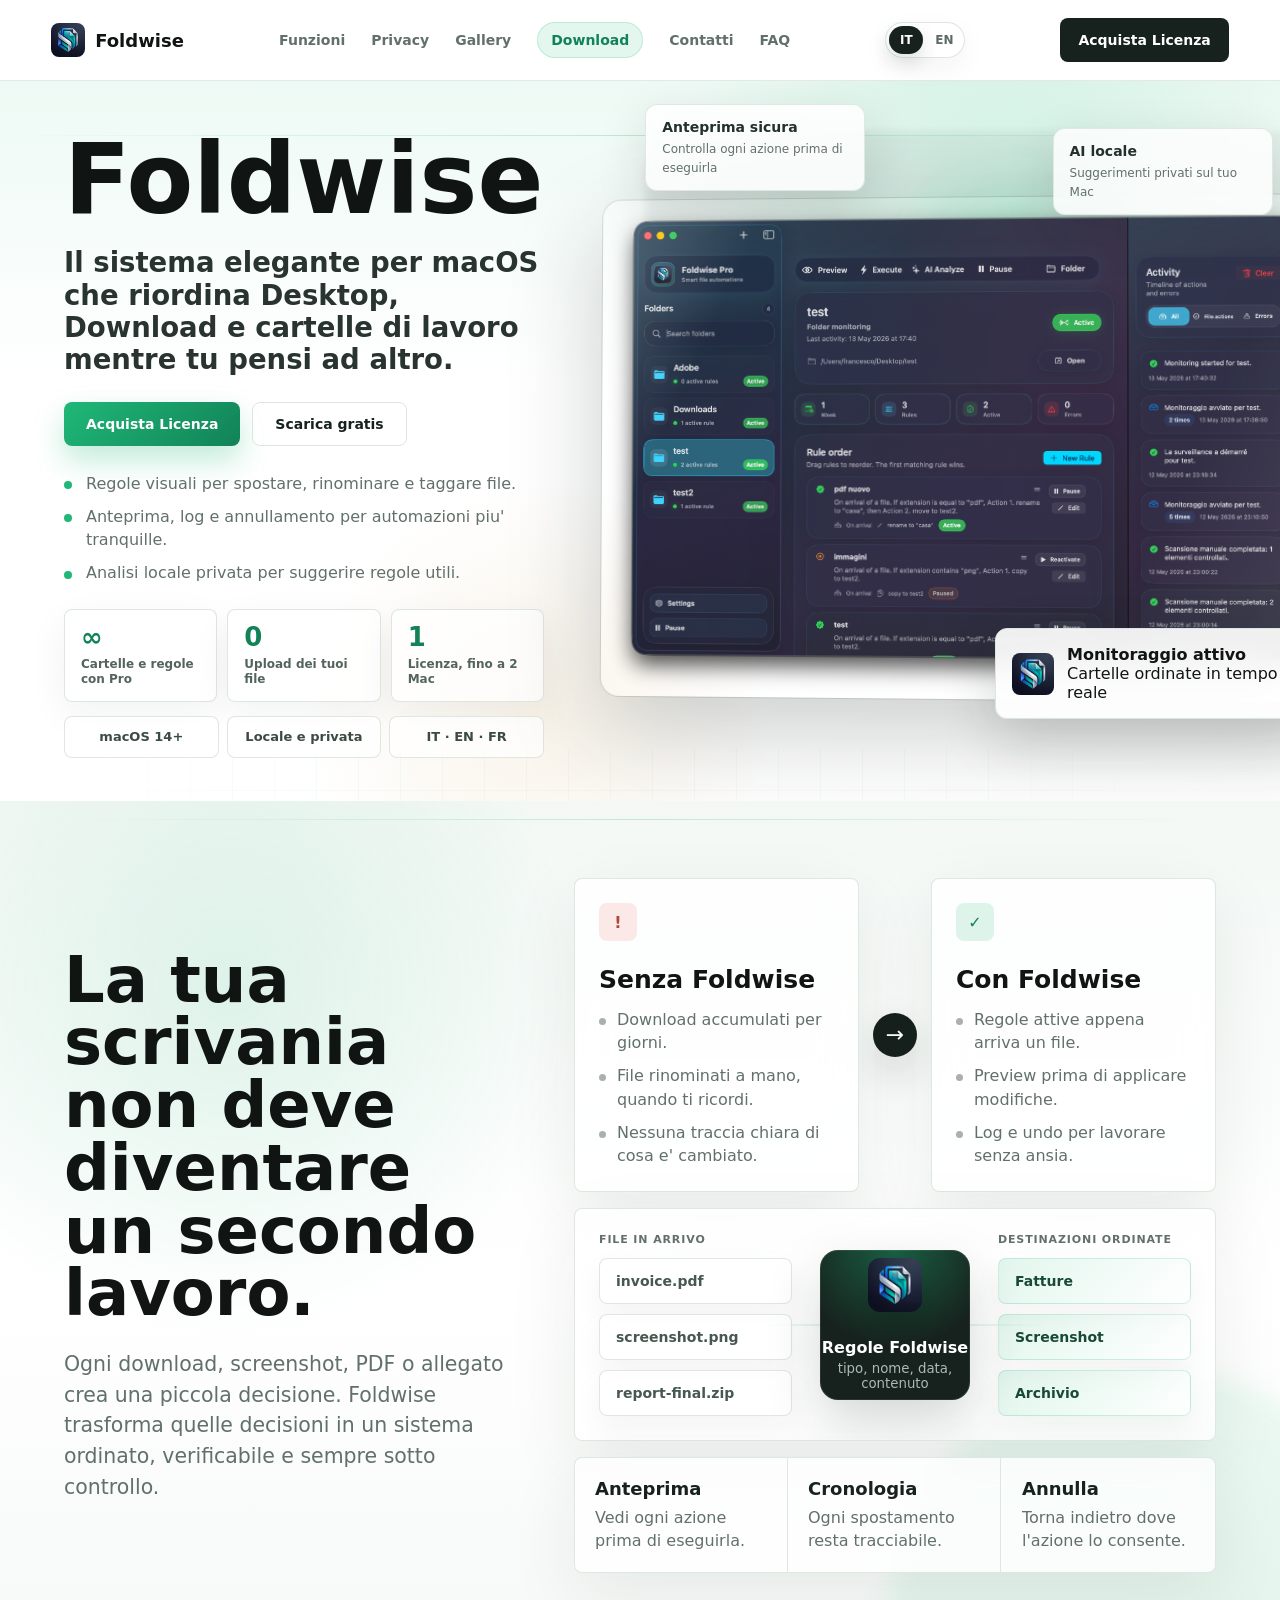
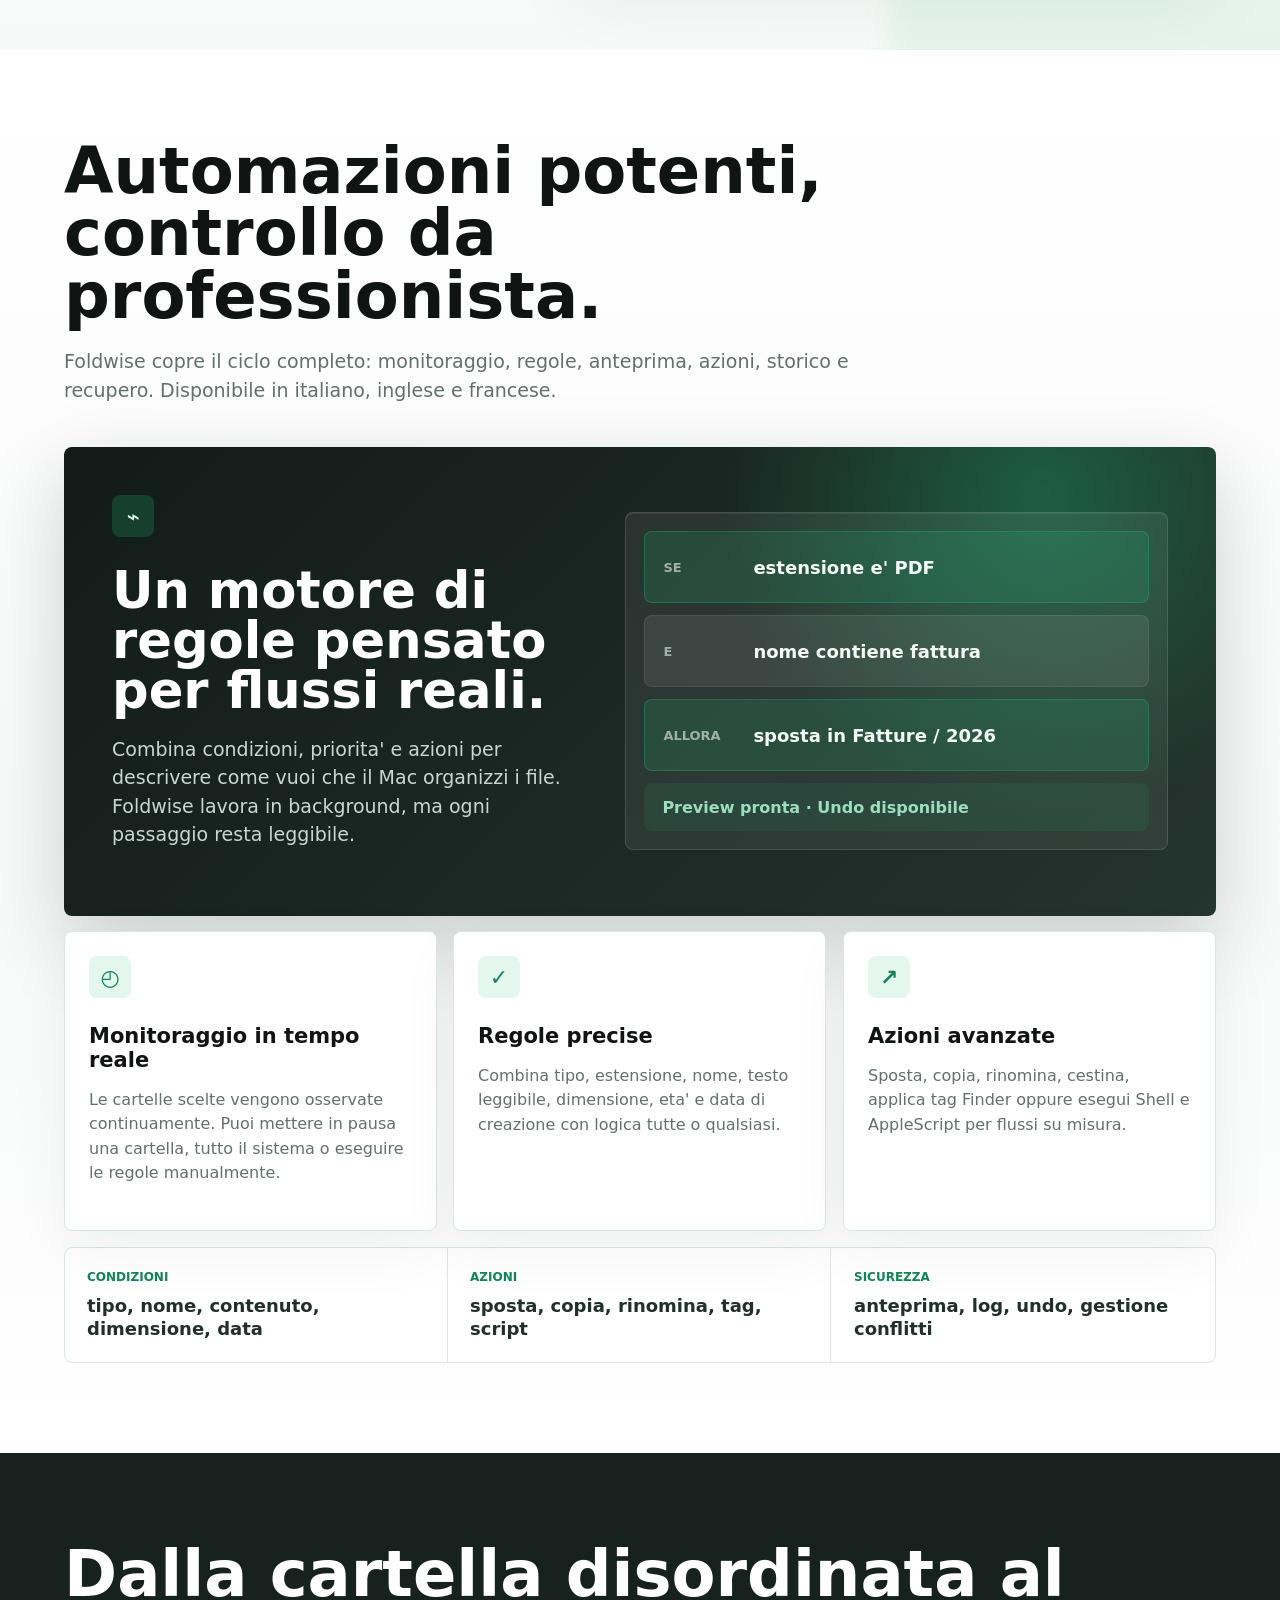
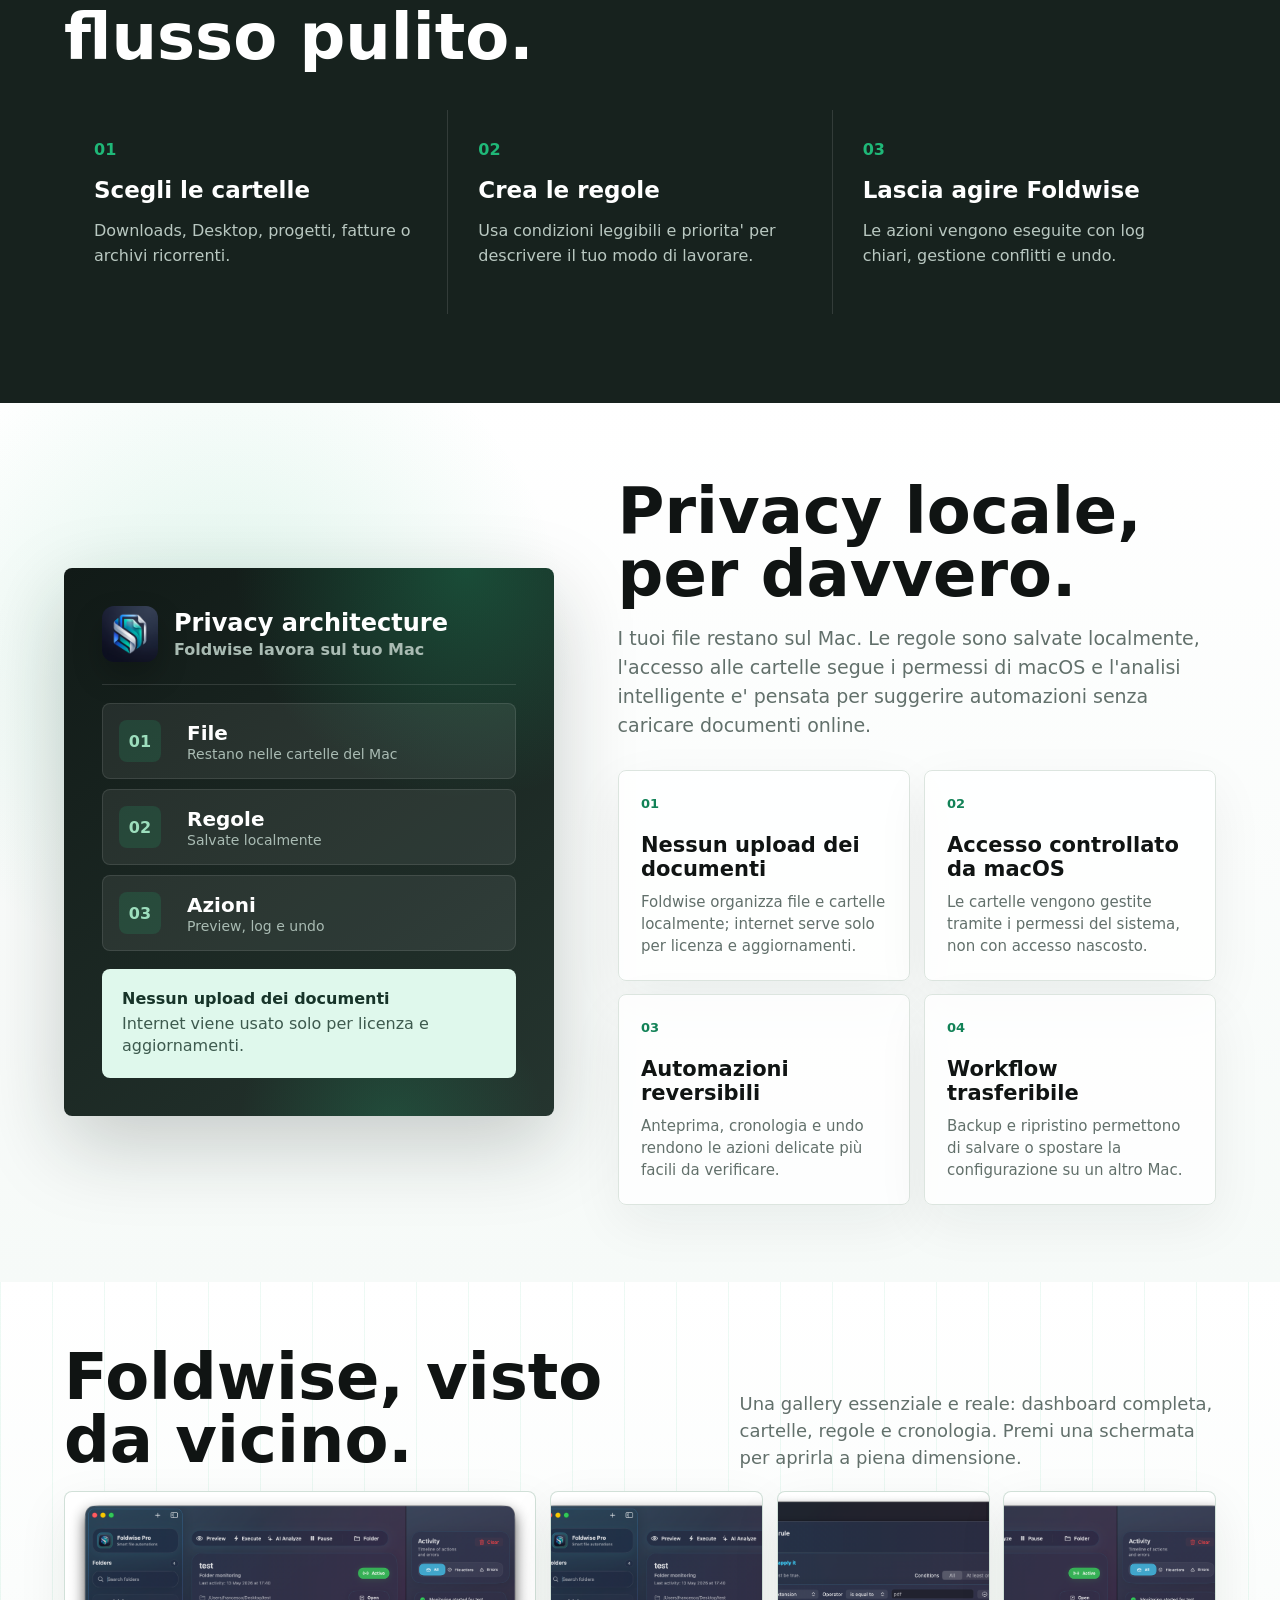
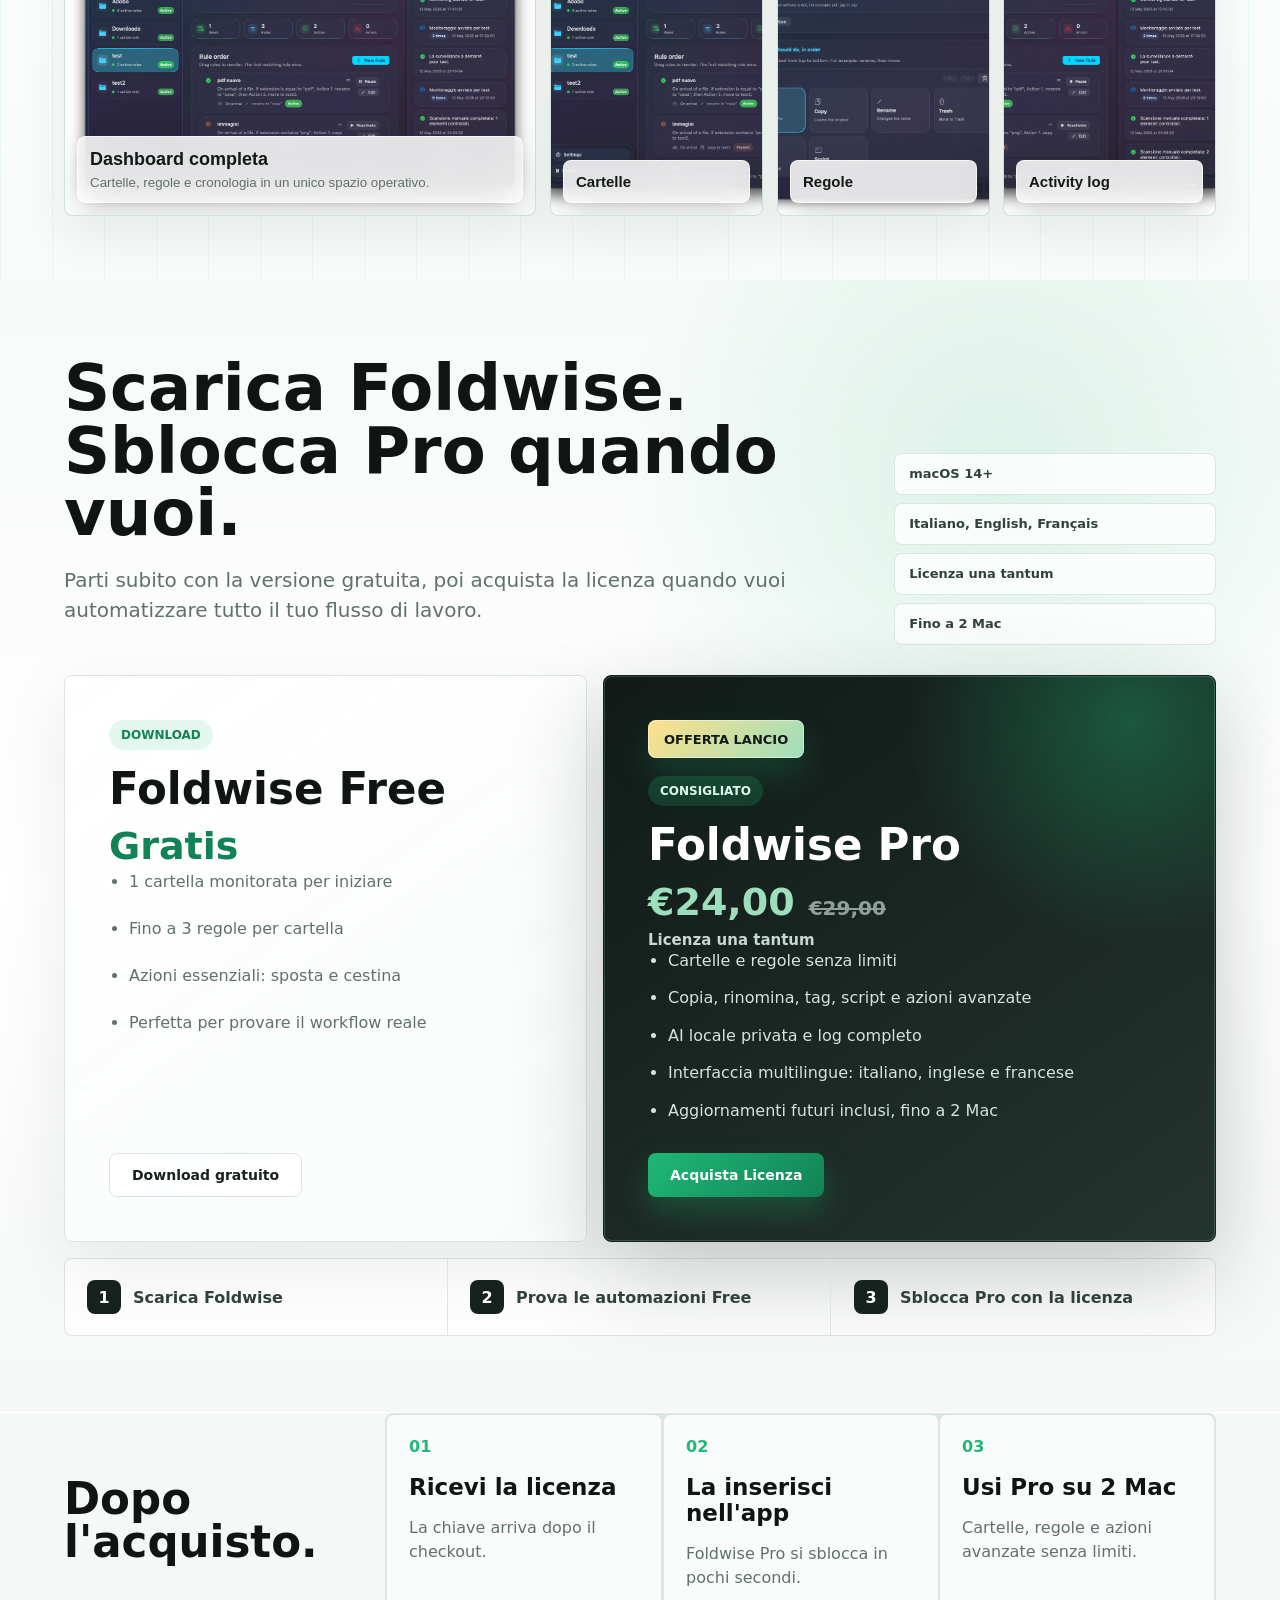
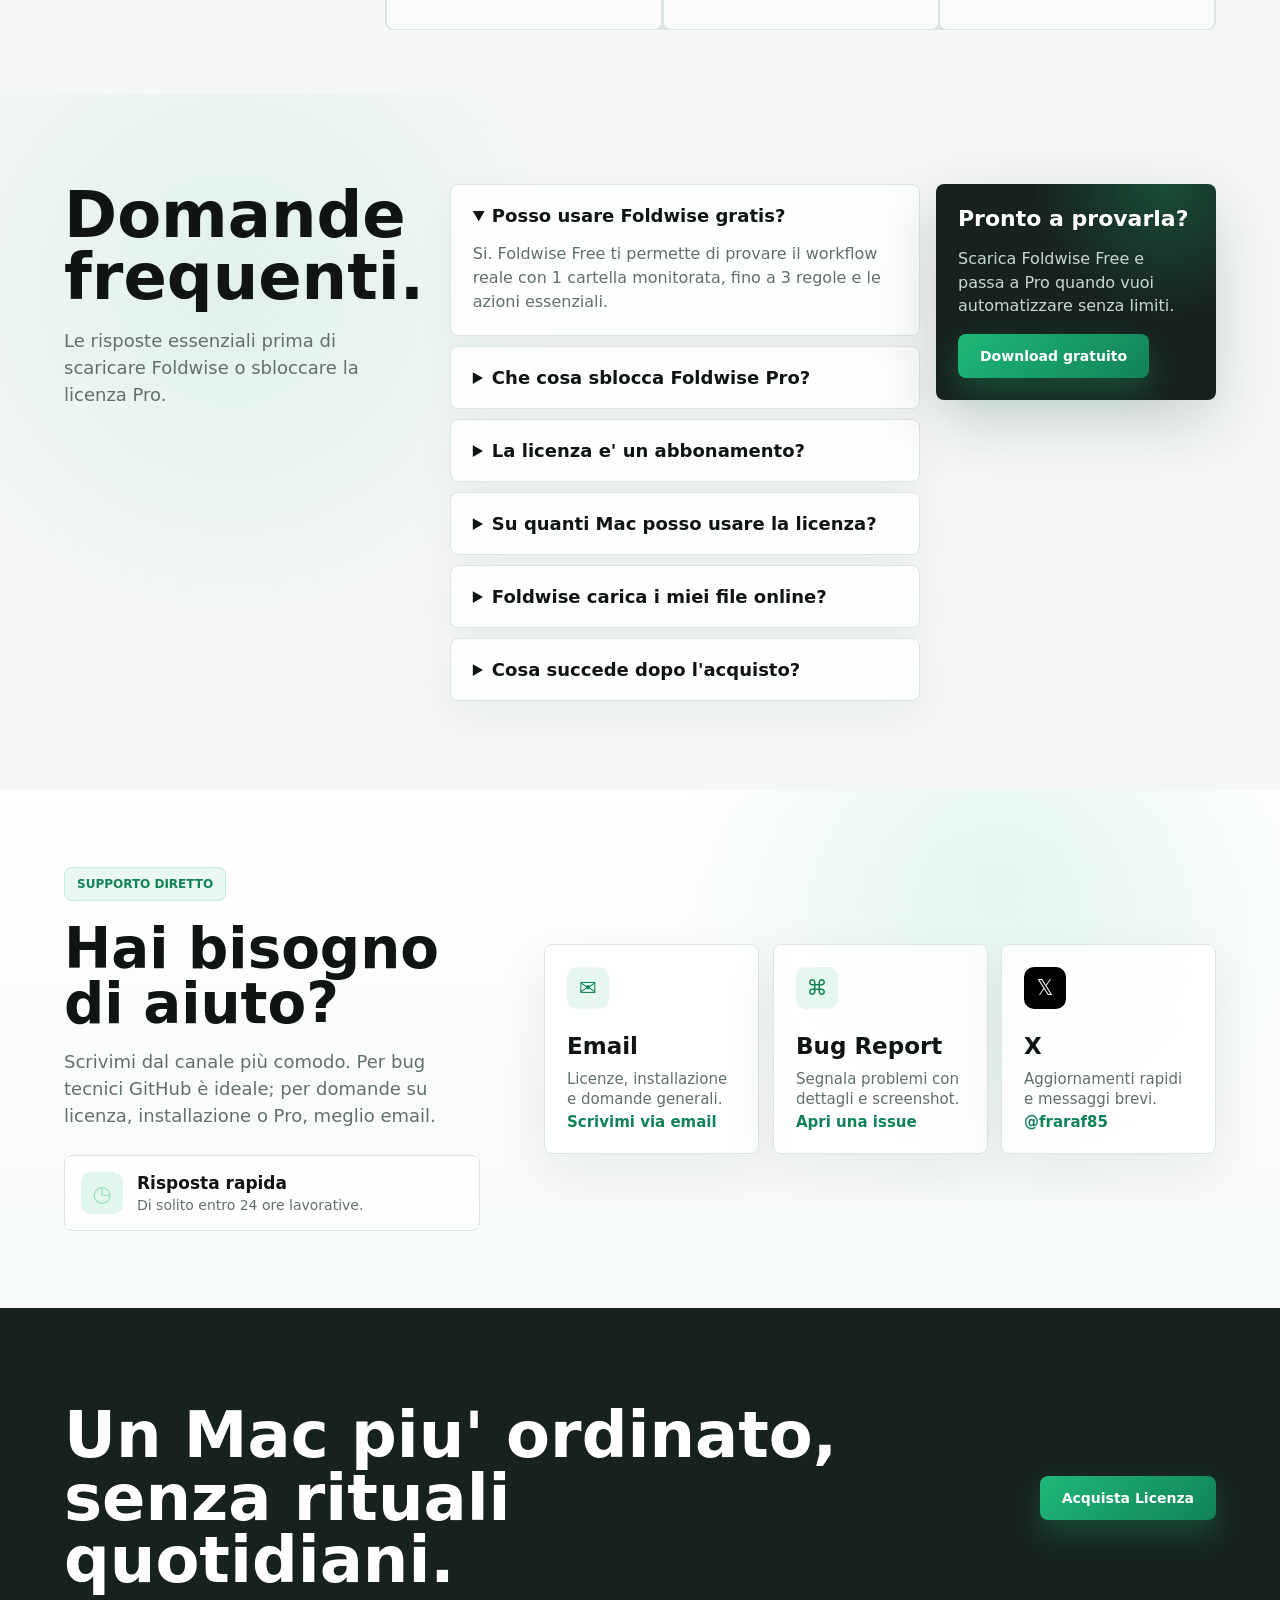
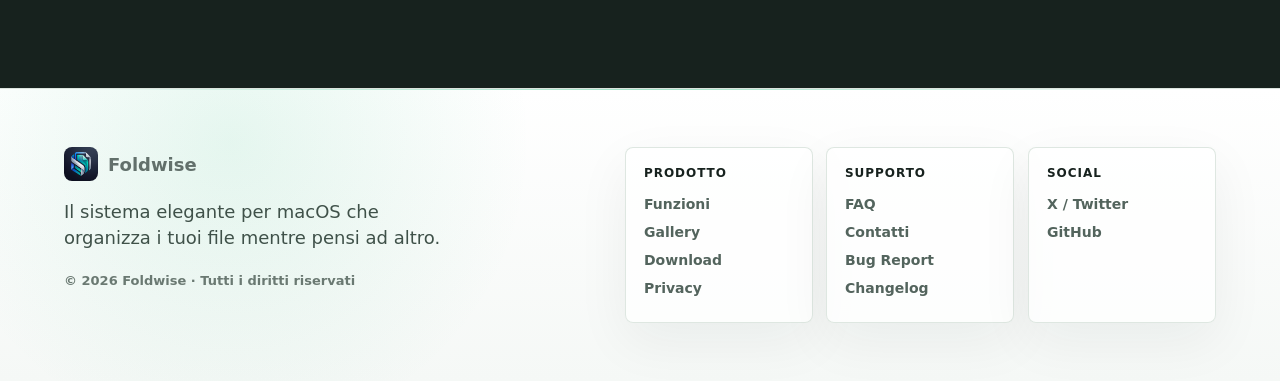
==== docs/index.html @ 5e300e3b "Rename landing page folder to docs" ====
<!doctype html>
<html lang="it">
  <head>
    <meta charset="utf-8" />
    <meta name="viewport" content="width=device-width, initial-scale=1" />
    <title>Foldwise - Organizza il tuo Mac automaticamente</title>
    <meta
      name="description"
      content="Foldwise e' l'app premium per macOS che monitora le cartelle, applica regole intelligenti e mantiene file, download e desktop sempre ordinati."
    />
    <link rel="icon" href="assets/foldwise-icon.png" />
    <link rel="stylesheet" href="styles.css" />
  </head>
  <body>
    <header class="site-header">
      <a class="brand" href="#top" aria-label="Foldwise">
        <img src="assets/foldwise-icon.png" alt="" />
        <span>Foldwise</span>
      </a>
      <nav class="nav" aria-label="Navigazione principale">
        <a href="#funzioni">Funzioni</a>
        <a href="#privacy">Privacy</a>
        <a href="#gallery">Gallery</a>
        <a class="nav-download" href="#download">Download</a>
        <a href="#contatti">Contatti</a>
        <a href="#faq">FAQ</a>
      </nav>
      <div class="language-switcher" aria-label="Seleziona lingua">
        <button class="is-active" type="button" data-lang="it" aria-pressed="true">IT</button>
        <button type="button" data-lang="en" aria-pressed="false">EN</button>
      </div>
      <a class="nav-cta" href="https://dodo.pe/foldwise">Acquista Licenza</a>
    </header>

    <main id="top">
      <section class="hero">
        <div class="hero-copy">
          <h1>Foldwise</h1>
          <p class="hero-lead">
            Il sistema elegante per macOS che riordina Desktop, Download e cartelle di lavoro mentre tu pensi ad altro.
          </p>
          <div class="hero-actions">
            <a class="button primary" href="https://dodo.pe/foldwise">Acquista Licenza</a>
            <a class="button secondary" href="#download">Scarica gratis</a>
          </div>
          <ul class="hero-points" aria-label="Punti principali">
            <li>Regole visuali per spostare, rinominare e taggare file.</li>
            <li>Anteprima, log e annullamento per automazioni piu' tranquille.</li>
            <li>Analisi locale privata per suggerire regole utili.</li>
          </ul>
          <div class="hero-metrics" aria-label="Vantaggi principali">
            <div><strong>∞</strong><span>Cartelle e regole con Pro</span></div>
            <div><strong>0</strong><span>Upload dei tuoi file</span></div>
            <div><strong>1</strong><span>Licenza, fino a 2 Mac</span></div>
          </div>
          <div class="hero-proof" aria-label="Funzioni Foldwise in evidenza">
            <span>macOS 14+</span>
            <span>Locale e privata</span>
            <span>IT · EN · FR</span>
          </div>
        </div>

        <div class="product-stage" aria-label="Anteprima interfaccia Foldwise">
          <div class="stage-glow"></div>
          <div class="hero-screenshot">
            <img src="assets/foldwise-app-home.png" alt="Schermata reale di Foldwise Pro con cartelle, regole e cronologia attivita'" />
          </div>
          <div class="floating-chip chip-preview">
            <strong>Anteprima sicura</strong>
            <span>Controlla ogni azione prima di eseguirla</span>
          </div>
          <div class="floating-chip chip-ai">
            <strong>AI locale</strong>
            <span>Suggerimenti privati sul tuo Mac</span>
          </div>
          <div class="menu-popover">
            <img src="assets/foldwise-icon.png" alt="" />
            <div><strong>Monitoraggio attivo</strong><span>Cartelle ordinate in tempo reale</span></div>
          </div>
        </div>
      </section>

      <section class="section problem">
        <div class="problem-intro">
          <h2>La tua scrivania non deve diventare un secondo lavoro.</h2>
          <p>
            Ogni download, screenshot, PDF o allegato crea una piccola decisione. Foldwise trasforma quelle decisioni in un sistema ordinato, verificabile e sempre sotto controllo.
          </p>
        </div>
        <div class="problem-system" aria-label="Confronto tra disordine manuale e automazione Foldwise">
          <div class="comparison">
            <article class="compare-card before">
              <span class="compare-icon">!</span>
              <h3>Senza Foldwise</h3>
              <ul>
                <li>Download accumulati per giorni.</li>
                <li>File rinominati a mano, quando ti ricordi.</li>
                <li>Nessuna traccia chiara di cosa e' cambiato.</li>
              </ul>
            </article>
            <div class="compare-arrow">→</div>
            <article class="compare-card after">
              <span class="compare-icon">✓</span>
              <h3>Con Foldwise</h3>
              <ul>
                <li>Regole attive appena arriva un file.</li>
                <li>Preview prima di applicare modifiche.</li>
                <li>Log e undo per lavorare senza ansia.</li>
              </ul>
            </article>
          </div>

          <div class="file-pipeline">
            <div class="incoming-stack">
              <small>File in arrivo</small>
              <span>invoice.pdf</span>
              <span>screenshot.png</span>
              <span>report-final.zip</span>
            </div>
            <div class="automation-core">
              <img src="assets/foldwise-icon.png" alt="" />
              <div>
                <strong>Regole Foldwise</strong>
                <small>tipo, nome, data, contenuto</small>
              </div>
            </div>
            <div class="organized-stack">
              <small>Destinazioni ordinate</small>
              <span>Fatture</span>
              <span>Screenshot</span>
              <span>Archivio</span>
            </div>
          </div>

          <div class="control-rail">
            <div><strong>Anteprima</strong><span>Vedi ogni azione prima di eseguirla.</span></div>
            <div><strong>Cronologia</strong><span>Ogni spostamento resta tracciabile.</span></div>
            <div><strong>Annulla</strong><span>Torna indietro dove l'azione lo consente.</span></div>
          </div>
        </div>
      </section>

      <section id="funzioni" class="section features">
        <div class="section-heading">
          <h2>Automazioni potenti, controllo da professionista.</h2>
          <p>Foldwise copre il ciclo completo: monitoraggio, regole, anteprima, azioni, storico e recupero. Disponibile in italiano, inglese e francese.</p>
        </div>
        <div class="feature-showcase">
          <article class="feature-hero-card">
            <div class="feature-card-copy">
              <div class="icon">⌁</div>
              <h3>Un motore di regole pensato per flussi reali.</h3>
              <p>
                Combina condizioni, priorita' e azioni per descrivere come vuoi che il Mac organizzi i file. Foldwise lavora in background, ma ogni passaggio resta leggibile.
              </p>
            </div>
            <div class="rule-builder-preview" aria-label="Anteprima builder regole">
              <div class="builder-row active"><span>Se</span><strong>estensione e' PDF</strong></div>
              <div class="builder-row"><span>e</span><strong>nome contiene fattura</strong></div>
              <div class="builder-row action"><span>allora</span><strong>sposta in Fatture / 2026</strong></div>
              <div class="builder-status">Preview pronta · Undo disponibile</div>
            </div>
          </article>

          <div class="feature-grid">
            <article>
              <div class="icon">◴</div>
              <h3>Monitoraggio in tempo reale</h3>
              <p>Le cartelle scelte vengono osservate continuamente. Puoi mettere in pausa una cartella, tutto il sistema o eseguire le regole manualmente.</p>
            </article>
            <article>
              <div class="icon">✓</div>
              <h3>Regole precise</h3>
              <p>Combina tipo, estensione, nome, testo leggibile, dimensione, eta' e data di creazione con logica tutte o qualsiasi.</p>
            </article>
            <article>
              <div class="icon">↗</div>
              <h3>Azioni avanzate</h3>
              <p>Sposta, copia, rinomina, cestina, applica tag Finder oppure esegui Shell e AppleScript per flussi su misura.</p>
            </article>
          </div>

          <div class="capability-strip" aria-label="Capacita Foldwise">
            <div>
              <span>Condizioni</span>
              <strong>tipo, nome, contenuto, dimensione, data</strong>
            </div>
            <div>
              <span>Azioni</span>
              <strong>sposta, copia, rinomina, tag, script</strong>
            </div>
            <div>
              <span>Sicurezza</span>
              <strong>anteprima, log, undo, gestione conflitti</strong>
            </div>
          </div>
        </div>
      </section>

      <section class="section workflow">
        <div class="workflow-panel">
          <h2>Dalla cartella disordinata al flusso pulito.</h2>
          <div class="steps">
            <div><span>01</span><strong>Scegli le cartelle</strong><p>Downloads, Desktop, progetti, fatture o archivi ricorrenti.</p></div>
            <div><span>02</span><strong>Crea le regole</strong><p>Usa condizioni leggibili e priorita' per descrivere il tuo modo di lavorare.</p></div>
            <div><span>03</span><strong>Lascia agire Foldwise</strong><p>Le azioni vengono eseguite con log chiari, gestione conflitti e undo.</p></div>
          </div>
        </div>
      </section>

      <section id="privacy" class="section privacy">
        <div class="privacy-panel">
          <div class="privacy-panel-head">
            <img src="assets/foldwise-icon.png" alt="" />
            <div>
              <strong>Privacy architecture</strong>
              <span>Foldwise lavora sul tuo Mac</span>
            </div>
          </div>
          <div class="privacy-flow">
            <div><span>01</span><strong>File</strong><small>Restano nelle cartelle del Mac</small></div>
            <div><span>02</span><strong>Regole</strong><small>Salvate localmente</small></div>
            <div><span>03</span><strong>Azioni</strong><small>Preview, log e undo</small></div>
          </div>
          <div class="privacy-callout">
            <strong>Nessun upload dei documenti</strong>
            <span>Internet viene usato solo per licenza e aggiornamenti.</span>
          </div>
        </div>
        <div class="privacy-copy">
          <h2>Privacy locale, per davvero.</h2>
          <p>
            I tuoi file restano sul Mac. Le regole sono salvate localmente, l'accesso alle cartelle segue i permessi di macOS e l'analisi intelligente e' pensata per suggerire automazioni senza caricare documenti online.
          </p>
          <div class="privacy-grid">
            <article>
              <span>01</span>
              <h3>Nessun upload dei documenti</h3>
              <p>Foldwise organizza file e cartelle localmente; internet serve solo per licenza e aggiornamenti.</p>
            </article>
            <article>
              <span>02</span>
              <h3>Accesso controllato da macOS</h3>
              <p>Le cartelle vengono gestite tramite i permessi del sistema, non con accesso nascosto.</p>
            </article>
            <article>
              <span>03</span>
              <h3>Automazioni reversibili</h3>
              <p>Anteprima, cronologia e undo rendono le azioni delicate più facili da verificare.</p>
            </article>
            <article>
              <span>04</span>
              <h3>Workflow trasferibile</h3>
              <p>Backup e ripristino permettono di salvare o spostare la configurazione su un altro Mac.</p>
            </article>
          </div>
        </div>
      </section>

      <section id="gallery" class="section gallery">
        <div class="gallery-heading">
          <h2>Foldwise, visto da vicino.</h2>
          <p>Una gallery essenziale e reale: dashboard completa, cartelle, regole e cronologia. Premi una schermata per aprirla a piena dimensione.</p>
        </div>
        <div class="gallery-grid" aria-label="Gallery Foldwise">
          <button class="gallery-main gallery-item" type="button" data-gallery-src="assets/foldwise-app-home.png" data-gallery-title="Dashboard completa" data-gallery-caption="Cartelle, regole e cronologia nello stesso spazio operativo.">
            <img src="assets/foldwise-app-home.png" alt="Vista principale di Foldwise Pro" />
            <div class="gallery-caption">
              <strong>Dashboard completa</strong>
              <span>Cartelle, regole e cronologia in un unico spazio operativo.</span>
            </div>
            <em>Apri</em>
          </button>
          <button class="gallery-shot gallery-item shot-folders" type="button" data-gallery-src="assets/foldwise-app-home.png" data-gallery-title="Cartelle monitorate" data-gallery-caption="Tutte le cartelle importanti restano sotto controllo, con stato e regole attive sempre visibili.">
            <img src="assets/foldwise-app-home.png" alt="Sidebar cartelle monitorate in Foldwise" />
            <strong>Cartelle</strong>
            <em>Apri</em>
          </button>
          <button class="gallery-shot gallery-item shot-rules" type="button" data-gallery-src="assets/foldwise-rules-builder.png" data-gallery-title="Regole e azioni" data-gallery-caption="Ogni automazione mostra condizioni, azioni e ordine di esecuzione prima del salvataggio.">
            <img src="assets/foldwise-rules-builder.png" alt="Builder regole di Foldwise con condizioni e azioni automatiche" />
            <strong>Regole</strong>
            <em>Apri</em>
          </button>
          <button class="gallery-shot gallery-item shot-activity" type="button" data-gallery-src="assets/foldwise-app-home.png" data-gallery-title="Activity log" data-gallery-caption="La cronologia rende ogni azione leggibile, tracciabile e più facile da verificare.">
            <img src="assets/foldwise-app-home.png" alt="Cronologia attività in Foldwise" />
            <strong>Activity log</strong>
            <em>Apri</em>
          </button>
        </div>
      </section>

      <section id="download" class="section pricing">
        <span id="prezzi" class="anchor-alias" aria-hidden="true"></span>
        <div class="download-heading">
          <div>
            <h2>Scarica Foldwise. Sblocca Pro quando vuoi.</h2>
            <p>Parti subito con la versione gratuita, poi acquista la licenza quando vuoi automatizzare tutto il tuo flusso di lavoro.</p>
          </div>
          <div class="download-trust">
            <span>macOS 14+</span>
            <span>Italiano, English, Français</span>
            <span>Licenza una tantum</span>
            <span>Fino a 2 Mac</span>
          </div>
        </div>
        <div class="price-grid">
          <article class="plan free">
            <div class="plan-top">
              <span class="plan-label">Download</span>
              <h3>Foldwise Free</h3>
              <p class="price">Gratis</p>
            </div>
            <ul>
              <li>1 cartella monitorata per iniziare</li>
              <li>Fino a 3 regole per cartella</li>
              <li>Azioni essenziali: sposta e cestina</li>
              <li>Perfetta per provare il workflow reale</li>
            </ul>
            <a class="button secondary download-button" href="https://github.com/frafra077/Foldwise/releases/latest">Download gratuito</a>
          </article>
          <article class="plan pro">
            <div class="offer-banner">Offerta lancio</div>
            <div class="plan-top">
              <span class="plan-label">Consigliato</span>
              <h3>Foldwise Pro</h3>
              <div class="price-row">
                <p class="price">€24,00</p>
                <span class="old-price">€29,00</span>
              </div>
              <p class="price-note">Licenza una tantum</p>
            </div>
            <ul>
              <li>Cartelle e regole senza limiti</li>
              <li>Copia, rinomina, tag, script e azioni avanzate</li>
              <li>AI locale privata e log completo</li>
              <li>Interfaccia multilingue: italiano, inglese e francese</li>
              <li>Aggiornamenti futuri inclusi, fino a 2 Mac</li>
            </ul>
            <a class="button primary" href="https://dodo.pe/foldwise">Acquista Licenza</a>
          </article>
        </div>
        <div class="download-footer">
          <div><strong>1</strong><span>Scarica Foldwise</span></div>
          <div><strong>2</strong><span>Prova le automazioni Free</span></div>
          <div><strong>3</strong><span>Sblocca Pro con la licenza</span></div>
        </div>
      </section>

      <section class="purchase-after">
        <h2>Dopo l'acquisto.</h2>
        <div class="purchase-row">
          <div><span>01</span><strong>Ricevi la licenza</strong><p>La chiave arriva dopo il checkout.</p></div>
          <div><span>02</span><strong>La inserisci nell'app</strong><p>Foldwise Pro si sblocca in pochi secondi.</p></div>
          <div><span>03</span><strong>Usi Pro su 2 Mac</strong><p>Cartelle, regole e azioni avanzate senza limiti.</p></div>
        </div>
      </section>

      <section id="faq" class="section faq">
        <div class="faq-intro">
          <h2>Domande frequenti.</h2>
          <p>Le risposte essenziali prima di scaricare Foldwise o sbloccare la licenza Pro.</p>
        </div>
        <div class="faq-layout">
          <div class="faq-list">
            <details open>
              <summary>Posso usare Foldwise gratis?</summary>
              <p>Si. Foldwise Free ti permette di provare il workflow reale con 1 cartella monitorata, fino a 3 regole e le azioni essenziali.</p>
            </details>
            <details>
              <summary>Che cosa sblocca Foldwise Pro?</summary>
              <p>Pro rimuove i limiti su cartelle e regole, abilita azioni avanzate come copia, rinomina, tag e script, include AI locale privata e log completo.</p>
            </details>
            <details>
              <summary>La licenza e' un abbonamento?</summary>
              <p>No. Foldwise Pro e' una licenza una tantum. Paghi una volta e sblocchi le funzioni Pro sui Mac supportati dalla licenza.</p>
            </details>
            <details>
              <summary>Su quanti Mac posso usare la licenza?</summary>
              <p>La licenza Pro puo' essere usata fino a 2 Mac, ideale per computer principale e portatile.</p>
            </details>
            <details>
              <summary>Foldwise carica i miei file online?</summary>
              <p>No. Foldwise e' progettata per lavorare localmente sul Mac. Internet puo' essere usato per licenza e aggiornamenti.</p>
            </details>
            <details>
              <summary>Cosa succede dopo l'acquisto?</summary>
              <p>Ricevi la licenza, la inserisci nell'app e Foldwise Pro viene sbloccato in pochi secondi.</p>
            </details>
          </div>
          <aside class="faq-card">
            <strong>Pronto a provarla?</strong>
            <p>Scarica Foldwise Free e passa a Pro quando vuoi automatizzare senza limiti.</p>
            <a class="button primary" href="https://github.com/frafra077/Foldwise/releases/latest">Download gratuito</a>
          </aside>
        </div>
      </section>

      <section id="contatti" class="contact-section">
        <div class="contact-copy">
          <span class="contact-kicker">Supporto diretto</span>
          <h2>Hai bisogno di aiuto?</h2>
          <p>Scrivimi dal canale più comodo. Per bug tecnici GitHub è ideale; per domande su licenza, installazione o Pro, meglio email.</p>
          <div class="response-note">
            <span>◷</span>
            <div><strong>Risposta rapida</strong><small>Di solito entro 24 ore lavorative.</small></div>
          </div>
        </div>
        <div class="contact-actions">
          <a class="contact-card" href="mailto:francescoalg@gmail.com">
            <span class="contact-icon">✉</span>
            <strong>Email</strong>
            <p>Licenze, installazione e domande generali.</p>
            <em>Scrivimi via email</em>
          </a>
          <a class="contact-card" href="https://github.com/frafra077/Foldwise/issues">
            <span class="contact-icon">⌘</span>
            <strong>Bug Report</strong>
            <p>Segnala problemi con dettagli e screenshot.</p>
            <em>Apri una issue</em>
          </a>
          <a class="contact-card" href="https://x.com/fraraf85">
            <span class="contact-icon x-icon">𝕏</span>
            <strong>X</strong>
            <p>Aggiornamenti rapidi e messaggi brevi.</p>
            <em>@fraraf85</em>
          </a>
        </div>
      </section>

      <section class="final-cta">
        <h2>Un Mac piu' ordinato, senza rituali quotidiani.</h2>
        <a class="button primary" href="https://dodo.pe/foldwise">Acquista Licenza</a>
      </section>
    </main>

    <footer class="footer">
      <div class="footer-brand">
        <a class="brand" href="#top" aria-label="Foldwise">
          <img src="assets/foldwise-icon.png" alt="" />
          <span>Foldwise</span>
        </a>
        <p class="footer-tagline">Il sistema elegante per macOS che organizza i tuoi file mentre pensi ad altro.</p>
        <span class="footer-rights">© 2026 Foldwise · Tutti i diritti riservati</span>
      </div>

      <nav class="footer-nav" aria-label="Footer navigation">
        <div class="footer-col">
          <span class="footer-col-title">Prodotto</span>
          <a href="#funzioni">Funzioni</a>
          <a href="#gallery">Gallery</a>
          <a href="#download">Download</a>
          <a href="#privacy">Privacy</a>
        </div>
        <div class="footer-col">
          <span class="footer-col-title">Supporto</span>
          <a href="#faq">FAQ</a>
          <a href="#contatti">Contatti</a>
          <a href="https://github.com/frafra077/Foldwise/issues" target="_blank" rel="noopener">Bug Report</a>
          <a href="https://github.com/frafra077/Foldwise/releases/latest" target="_blank" rel="noopener">Changelog</a>
        </div>
        <div class="footer-col">
          <span class="footer-col-title">Social</span>
          <a href="https://x.com/fraraf85" target="_blank" rel="noopener">X / Twitter</a>
          <a href="https://github.com/frafra077/Foldwise" target="_blank" rel="noopener">GitHub</a>
        </div>
      </nav>
    </footer>

    <div class="lightbox" aria-hidden="true" role="dialog" aria-label="Anteprima immagine">
      <button class="lightbox-close" type="button" aria-label="Chiudi anteprima">×</button>
      <figure>
        <img src="" alt="" />
        <figcaption></figcaption>
      </figure>
    </div>
    <script src="script.js"></script>
  </body>
</html>
---- docs/styles.css ----
:root {
  --ink: #101413;
  --muted: #62706b;
  --line: #dce5df;
  --paper: #ffffff;
  --wash: #f5f8f6;
  --deep: #17221e;
  --deep-2: #24342e;
  --accent: #1fb878;
  --accent-dark: #128257;
  --gold: #c9912f;
  --shadow: 0 24px 70px rgba(21, 37, 31, 0.14);
  --hero-shadow: 0 34px 96px rgba(18, 32, 28, 0.22);
  color-scheme: light;
}

* {
  box-sizing: border-box;
}

html {
  scroll-behavior: smooth;
}

body {
  margin: 0;
  color: var(--ink);
  background: var(--paper);
  font-family: Inter, ui-sans-serif, system-ui, -apple-system, BlinkMacSystemFont, "Segoe UI", sans-serif;
  letter-spacing: 0;
  overflow-x: hidden;
}

body.lightbox-open {
  overflow: hidden;
}

a {
  color: inherit;
  text-decoration: none;
}

.site-header {
  position: sticky;
  top: 0;
  z-index: 20;
  display: flex;
  align-items: center;
  justify-content: space-between;
  gap: 24px;
  padding: 18px clamp(22px, 4vw, 64px);
  background: rgba(255, 255, 255, 0.78);
  border-bottom: 1px solid rgba(220, 229, 223, 0.8);
  backdrop-filter: blur(22px);
}

.site-header::after {
  content: "";
  position: absolute;
  left: 0;
  bottom: -1px;
  width: calc(var(--scroll-progress, 0) * 100%);
  height: 2px;
  background: linear-gradient(90deg, var(--accent), #9ddebd, var(--gold));
  box-shadow: 0 0 18px rgba(31, 184, 120, 0.28);
}

.brand,
.nav,
.hero-actions,
.hero-points,
.ui-heading,
.file-flow,
.footer {
  display: flex;
  align-items: center;
}

.brand {
  gap: 10px;
  font-weight: 760;
  font-size: 18px;
}

.brand img {
  width: 34px;
  height: 34px;
  border-radius: 8px;
}

.nav {
  gap: 26px;
  color: var(--muted);
  font-size: 14px;
  font-weight: 650;
}

.nav a {
  min-height: 36px;
  display: inline-flex;
  align-items: center;
  border-radius: 999px;
  transition: color 180ms ease, background 180ms ease, box-shadow 180ms ease, transform 180ms ease;
}

.nav a:hover {
  color: var(--ink);
}

.nav a:not(.nav-download):hover {
  transform: translateY(-1px);
}

.nav-download {
  padding: 0 14px;
  color: var(--accent-dark);
  background: rgba(31, 184, 120, 0.12);
  box-shadow: inset 0 0 0 1px rgba(31, 184, 120, 0.2);
}

.nav-download:hover {
  color: white;
  background: linear-gradient(135deg, var(--accent), var(--accent-dark));
  box-shadow: 0 12px 28px rgba(31, 184, 120, 0.22);
  transform: translateY(-1px);
}

.language-switcher {
  min-height: 36px;
  display: inline-flex;
  align-items: center;
  gap: 4px;
  border: 1px solid rgba(220, 229, 223, 0.96);
  border-radius: 999px;
  padding: 3px;
  background: rgba(255, 255, 255, 0.72);
  box-shadow: 0 10px 28px rgba(18, 32, 28, 0.05);
}

.language-switcher button {
  min-width: 34px;
  height: 28px;
  border: 0;
  border-radius: 999px;
  color: #5d6b65;
  background: transparent;
  cursor: pointer;
  font: inherit;
  font-size: 12px;
  font-weight: 820;
  transition: color 180ms ease, background 180ms ease, box-shadow 180ms ease;
}

.language-switcher button.is-active {
  color: white;
  background: var(--deep);
  box-shadow: 0 8px 18px rgba(18, 32, 28, 0.14);
}

.nav-cta,
.button {
  min-height: 44px;
  display: inline-flex;
  align-items: center;
  justify-content: center;
  border-radius: 8px;
  font-size: 14px;
  font-weight: 760;
  white-space: nowrap;
}

.nav-cta {
  padding: 0 18px;
  color: white;
  background: var(--deep);
  transition: transform 180ms ease, box-shadow 180ms ease, background 180ms ease;
}

.hero {
  position: relative;
  min-height: clamp(720px, calc(82vh - 72px), 920px);
  display: grid;
  grid-template-columns: minmax(480px, 0.74fr) minmax(700px, 1.26fr);
  gap: clamp(34px, 4vw, 76px);
  align-items: center;
  padding: clamp(30px, 3.6vw, 52px) clamp(22px, 5vw, 76px) 32px;
  background:
    radial-gradient(circle at 79% 18%, rgba(31, 184, 120, 0.16), transparent 28%),
    radial-gradient(circle at 42% 88%, rgba(201, 145, 47, 0.1), transparent 24%),
    linear-gradient(180deg, rgba(31, 184, 120, 0.08), rgba(255, 255, 255, 0) 42%),
    var(--paper);
  overflow: hidden;
}

.hero::before {
  content: "";
  position: absolute;
  inset: 54px 0 auto;
  height: 1px;
  background: linear-gradient(90deg, transparent, rgba(31, 184, 120, 0.26), transparent);
}

.hero::after {
  content: "";
  position: absolute;
  left: clamp(22px, 5vw, 76px);
  right: clamp(22px, 5vw, 76px);
  bottom: 0;
  height: 52px;
  background:
    linear-gradient(90deg, rgba(31, 184, 120, 0.08) 1px, transparent 1px),
    linear-gradient(0deg, rgba(31, 184, 120, 0.08) 1px, transparent 1px);
  background-size: 42px 42px;
  mask-image: linear-gradient(90deg, transparent, black 20%, black 80%, transparent);
  opacity: 0.55;
}

.hero-copy,
.product-stage {
  position: relative;
  z-index: 1;
}

.hero h1 {
  margin: 0;
  font-size: clamp(68px, 7.6vw, 116px);
  line-height: 0.86;
  font-weight: 850;
  letter-spacing: 0;
  animation: rise-in 720ms cubic-bezier(0.2, 0.72, 0.2, 1) both;
}

.hero-lead {
  max-width: 690px;
  margin: 24px 0 0;
  font-size: clamp(22px, 2.15vw, 32px);
  line-height: 1.18;
  color: #29332f;
  font-weight: 620;
  animation: rise-in 720ms 80ms cubic-bezier(0.2, 0.72, 0.2, 1) both;
}

.hero-actions {
  gap: 12px;
  margin-top: 26px;
  flex-wrap: wrap;
  animation: rise-in 720ms 160ms cubic-bezier(0.2, 0.72, 0.2, 1) both;
}

.button {
  padding: 0 22px;
}

.button.primary {
  color: white;
  background: linear-gradient(135deg, var(--accent), var(--accent-dark));
  box-shadow: 0 14px 30px rgba(31, 184, 120, 0.28);
}

.button.secondary {
  color: var(--deep);
  background: rgba(255, 255, 255, 0.78);
  border: 1px solid var(--line);
}

.button,
.floating-chip,
.menu-popover {
  transition: transform 180ms ease, box-shadow 180ms ease, border-color 180ms ease;
}

.button:hover,
.nav-cta:hover {
  transform: translateY(-2px);
}

.button.primary:hover {
  box-shadow: 0 18px 42px rgba(31, 184, 120, 0.34);
}

.reveal-ready .reveal-on-scroll {
  opacity: 0;
  transform: translate3d(0, 30px, 0) scale(0.985);
  filter: blur(10px);
  transition:
    opacity 760ms cubic-bezier(0.2, 0.72, 0.2, 1),
    transform 760ms cubic-bezier(0.2, 0.72, 0.2, 1),
    filter 760ms cubic-bezier(0.2, 0.72, 0.2, 1);
  transition-delay: var(--reveal-delay, 0ms);
  will-change: opacity, transform, filter;
}

.reveal-ready .reveal-on-scroll.is-visible {
  opacity: 1;
  transform: translate3d(0, 0, 0) scale(1);
  filter: blur(0);
}

.reveal-ready .section.reveal-on-scroll {
  transform: translate3d(0, 36px, 0);
}

.reveal-ready .section.reveal-on-scroll.is-visible {
  transform: translate3d(0, 0, 0);
}

.hero-points {
  align-items: flex-start;
  flex-direction: column;
  gap: 10px;
  max-width: 620px;
  padding: 0;
  margin: 26px 0 0;
  color: var(--muted);
  line-height: 1.45;
  list-style: none;
  animation: rise-in 720ms 240ms cubic-bezier(0.2, 0.72, 0.2, 1) both;
}

.hero-points li {
  position: relative;
  padding-left: 22px;
}

.hero-points li::before,
.check-list li::before {
  content: "";
  position: absolute;
  left: 0;
  top: 0.58em;
  width: 8px;
  height: 8px;
  border-radius: 50%;
  background: var(--accent);
}

.product-stage {
  position: relative;
  min-width: 0;
  perspective: 1400px;
  width: 103%;
  margin-left: 1%;
  animation: screenshot-in 900ms 120ms cubic-bezier(0.2, 0.72, 0.2, 1) both;
}

.stage-glow {
  position: absolute;
  inset: -14% -8% 8% 6%;
  border-radius: 44px;
  background:
    radial-gradient(circle at 52% 34%, rgba(31, 184, 120, 0.24), transparent 34%),
    radial-gradient(circle at 78% 70%, rgba(201, 145, 47, 0.13), transparent 30%),
    linear-gradient(135deg, rgba(23, 34, 30, 0.08), transparent);
  filter: blur(4px);
  opacity: 0.9;
}

.hero-screenshot {
  position: relative;
  overflow: hidden;
  border-radius: 18px;
  box-shadow: var(--hero-shadow), 0 0 0 1px rgba(23, 34, 30, 0.12);
  transform: rotateY(-3deg) rotateX(1deg);
  transform-origin: center left;
}

.hero-screenshot::after {
  content: "";
  position: absolute;
  inset: 0;
  background: linear-gradient(115deg, rgba(255, 255, 255, 0.22), transparent 18%, transparent 74%, rgba(255, 255, 255, 0.12));
  pointer-events: none;
}

.hero-screenshot img {
  display: block;
  width: 100%;
  height: auto;
}

.hero-proof {
  display: grid;
  grid-template-columns: repeat(3, minmax(0, 1fr));
  gap: 8px;
  max-width: 640px;
  margin-top: 14px;
  animation: rise-in 720ms 320ms cubic-bezier(0.2, 0.72, 0.2, 1) both;
}

.hero-metrics {
  display: grid;
  grid-template-columns: repeat(3, minmax(0, 1fr));
  gap: 10px;
  max-width: 640px;
  margin-top: 24px;
  animation: rise-in 720ms 300ms cubic-bezier(0.2, 0.72, 0.2, 1) both;
}

.hero-metrics div {
  min-height: 74px;
  padding: 14px 16px;
  border: 1px solid rgba(220, 229, 223, 0.95);
  border-radius: 8px;
  background: rgba(255, 255, 255, 0.72);
  box-shadow: 0 12px 38px rgba(18, 32, 28, 0.06);
}

.hero-metrics strong {
  display: block;
  color: var(--accent-dark);
  font-size: 26px;
  line-height: 1;
}

.hero-metrics span {
  display: block;
  margin-top: 7px;
  color: #53645d;
  font-size: 12px;
  font-weight: 720;
  line-height: 1.25;
}

.hero-proof span {
  min-height: 42px;
  display: grid;
  place-items: center;
  border: 1px solid rgba(220, 229, 223, 0.92);
  border-radius: 8px;
  color: #3b4b44;
  background: rgba(255, 255, 255, 0.72);
  font-size: 13px;
  font-weight: 760;
  text-align: center;
}

.menu-popover {
  position: absolute;
  right: -12px;
  bottom: -24px;
  display: flex;
  gap: 13px;
  align-items: center;
  width: min(340px, 62%);
  padding: 16px;
  border-radius: 12px;
  background: rgba(255, 255, 255, 0.92);
  box-shadow: 0 20px 54px rgba(18, 32, 28, 0.18);
  border: 1px solid var(--line);
  backdrop-filter: blur(18px);
  animation: float-soft 4.8s ease-in-out infinite;
}

.menu-popover img {
  width: 42px;
  height: 42px;
  border-radius: 8px;
}

.menu-popover strong {
  display: block;
}

.floating-chip {
  position: absolute;
  z-index: 2;
  width: 220px;
  padding: 14px 16px;
  border: 1px solid rgba(220, 229, 223, 0.86);
  border-radius: 12px;
  color: #23302b;
  background: rgba(255, 255, 255, 0.84);
  box-shadow: 0 18px 50px rgba(18, 32, 28, 0.14);
  backdrop-filter: blur(18px);
}

.floating-chip strong {
  display: block;
  margin-bottom: 3px;
  font-size: 14px;
}

.floating-chip span {
  color: var(--muted);
  font-size: 12px;
  line-height: 1.35;
}

.chip-preview {
  left: 6%;
  top: -96px;
  animation: float-soft 5.2s 400ms ease-in-out infinite;
}

.chip-ai {
  right: 7%;
  top: -72px;
  animation: float-soft 5.6s 900ms ease-in-out infinite;
}

.section {
  padding: clamp(58px, 7vw, 104px) clamp(22px, 5vw, 76px);
}

.section h2,
.final-cta h2 {
  margin: 0;
  font-size: clamp(36px, 5vw, 70px);
  line-height: 0.98;
  letter-spacing: 0;
}

.problem {
  position: relative;
  display: grid;
  grid-template-columns: minmax(360px, 0.82fr) minmax(620px, 1.18fr);
  gap: clamp(34px, 5vw, 76px);
  align-items: center;
  padding-top: clamp(58px, 6vw, 88px);
  padding-bottom: clamp(58px, 6vw, 88px);
  background:
    radial-gradient(circle at 18% 22%, rgba(31, 184, 120, 0.12), transparent 28%),
    linear-gradient(180deg, #f3f8f5, #ffffff 58%, #f6f9f7);
  overflow: hidden;
}

.problem::before {
  content: "";
  position: absolute;
  inset: 18px clamp(22px, 5vw, 76px) auto;
  height: 1px;
  background: linear-gradient(90deg, transparent, rgba(31, 184, 120, 0.24), transparent);
}

.problem::after {
  content: "";
  position: absolute;
  right: -10%;
  bottom: -28%;
  width: 520px;
  height: 520px;
  border-radius: 50%;
  background: rgba(31, 184, 120, 0.08);
  filter: blur(12px);
}

.problem-intro,
.problem-system {
  position: relative;
  z-index: 1;
}

.problem-intro p {
  max-width: 620px;
  margin: 24px 0 0;
  color: var(--muted);
  font-size: clamp(18px, 1.6vw, 22px);
  line-height: 1.5;
}

.problem-system {
  display: grid;
  gap: 16px;
}

.comparison {
  display: grid;
  grid-template-columns: minmax(0, 1fr) 44px minmax(0, 1fr);
  align-items: stretch;
  gap: 14px;
}

.compare-card,
.file-pipeline,
.control-rail {
  border: 1px solid rgba(220, 229, 223, 0.92);
  border-radius: 8px;
  background: rgba(255, 255, 255, 0.78);
  box-shadow: 0 22px 70px rgba(18, 32, 28, 0.08);
  backdrop-filter: blur(18px);
}

.compare-card {
  min-height: 260px;
  padding: 24px;
}

.compare-icon {
  width: 38px;
  height: 38px;
  display: grid;
  place-items: center;
  border-radius: 8px;
  font-weight: 860;
}

.before .compare-icon {
  color: #a9483e;
  background: rgba(226, 84, 72, 0.12);
}

.after .compare-icon {
  color: var(--accent-dark);
  background: rgba(31, 184, 120, 0.14);
}

.compare-card h3 {
  margin: 24px 0 14px;
  font-size: 25px;
}

.compare-card ul {
  display: grid;
  gap: 10px;
  padding: 0;
  margin: 0;
  color: var(--muted);
  line-height: 1.45;
  list-style: none;
}

.compare-card li {
  position: relative;
  padding-left: 18px;
}

.compare-card li::before {
  content: "";
  position: absolute;
  left: 0;
  top: 0.62em;
  width: 7px;
  height: 7px;
  border-radius: 50%;
  background: currentColor;
  opacity: 0.55;
}

.compare-arrow {
  align-self: center;
  display: grid;
  place-items: center;
  width: 44px;
  height: 44px;
  border-radius: 999px;
  color: white;
  background: var(--deep);
  box-shadow: 0 16px 38px rgba(18, 32, 28, 0.16);
  font-size: 22px;
}

.file-pipeline {
  position: relative;
  display: grid;
  grid-template-columns: minmax(0, 1fr) 150px minmax(0, 1fr);
  gap: 28px;
  align-items: center;
  padding: 24px;
  overflow: hidden;
}

.file-pipeline::before,
.file-pipeline::after {
  content: "";
  position: absolute;
  top: 50%;
  width: calc(50% - 112px);
  height: 2px;
  background: linear-gradient(90deg, rgba(31, 184, 120, 0), rgba(31, 184, 120, 0.34));
  transform: translateY(-50%);
}

.file-pipeline::before {
  left: 26%;
}

.file-pipeline::after {
  right: 26%;
  transform: translateY(-50%) rotate(180deg);
}

.incoming-stack,
.organized-stack {
  position: relative;
  z-index: 1;
  display: grid;
  gap: 10px;
}

.incoming-stack small,
.organized-stack small {
  margin-bottom: 2px;
  color: var(--muted);
  font-size: 11px;
  font-weight: 860;
  letter-spacing: 0.08em;
  text-transform: uppercase;
}

.incoming-stack span,
.organized-stack span {
  min-height: 46px;
  display: flex;
  align-items: center;
  border-radius: 8px;
  padding: 0 16px;
  color: #475850;
  background: rgba(255, 255, 255, 0.84);
  border: 1px solid rgba(220, 229, 223, 0.92);
  box-shadow: 0 12px 30px rgba(18, 32, 28, 0.05);
  font-size: 14px;
  font-weight: 760;
}

.organized-stack span {
  color: #184a35;
  background: linear-gradient(135deg, rgba(31, 184, 120, 0.13), rgba(255, 255, 255, 0.82));
  border-color: rgba(31, 184, 120, 0.2);
}

.automation-core {
  position: relative;
  z-index: 2;
  min-height: 150px;
  display: grid;
  place-items: center;
  text-align: center;
  border-radius: 18px;
  color: white;
  background:
    radial-gradient(circle at 50% 0%, rgba(31, 184, 120, 0.42), transparent 58%),
    var(--deep);
  box-shadow: 0 22px 54px rgba(18, 32, 28, 0.18), inset 0 0 0 1px rgba(255, 255, 255, 0.08);
}

.automation-core img {
  width: 54px;
  height: 54px;
  border-radius: 12px;
  margin-bottom: 10px;
  box-shadow: 0 14px 28px rgba(0, 0, 0, 0.18);
}

.automation-core strong,
.automation-core small {
  display: block;
}

.automation-core small {
  color: #a9bbb3;
  margin-top: 4px;
}

.control-rail {
  display: grid;
  grid-template-columns: repeat(3, 1fr);
  overflow: hidden;
}

.control-rail div {
  min-height: 106px;
  padding: 20px;
  border-right: 1px solid rgba(220, 229, 223, 0.92);
}

.control-rail div:last-child {
  border-right: 0;
}

.control-rail strong {
  display: block;
  color: #17221e;
  font-size: 18px;
}

.control-rail span {
  display: block;
  margin-top: 8px;
  color: var(--muted);
  line-height: 1.42;
}

.section-heading {
  max-width: 850px;
  margin-bottom: 42px;
}

.section-heading p,
.privacy p {
  color: var(--muted);
  font-size: 19px;
  line-height: 1.52;
}

.features {
  position: relative;
  background:
    linear-gradient(180deg, #ffffff, #f7faf8 62%, #ffffff);
}

.feature-showcase {
  display: grid;
  gap: 16px;
}

.feature-hero-card {
  display: grid;
  grid-template-columns: minmax(0, 0.92fr) minmax(420px, 1.08fr);
  gap: clamp(24px, 4vw, 58px);
  align-items: center;
  min-height: 420px;
  padding: clamp(28px, 4vw, 48px);
  border-radius: 8px;
  color: white;
  background:
    radial-gradient(circle at 85% 10%, rgba(31, 184, 120, 0.35), transparent 30%),
    linear-gradient(135deg, #121b18, #24342e);
  box-shadow: 0 28px 82px rgba(18, 32, 28, 0.2);
  overflow: hidden;
}

.feature-card-copy {
  max-width: 620px;
}

.feature-card-copy .icon {
  color: #dff8ec;
  background: rgba(31, 184, 120, 0.22);
}

.feature-card-copy h3 {
  margin: 28px 0 18px;
  font-size: clamp(32px, 4vw, 58px);
  line-height: 0.98;
}

.feature-card-copy p {
  color: #c7d8d0;
  font-size: 19px;
  line-height: 1.5;
}

.rule-builder-preview {
  display: grid;
  gap: 12px;
  padding: 18px;
  border: 1px solid rgba(255, 255, 255, 0.12);
  border-radius: 8px;
  background: rgba(255, 255, 255, 0.07);
  box-shadow: inset 0 1px 0 rgba(255, 255, 255, 0.08);
}

.builder-row {
  display: grid;
  grid-template-columns: 76px 1fr;
  gap: 14px;
  align-items: center;
  min-height: 72px;
  padding: 0 18px;
  border-radius: 8px;
  background: rgba(255, 255, 255, 0.08);
  border: 1px solid rgba(255, 255, 255, 0.08);
}

.builder-row.active,
.builder-row.action {
  background: rgba(31, 184, 120, 0.16);
  border-color: rgba(31, 184, 120, 0.32);
}

.builder-row span {
  color: #9fb1aa;
  font-size: 13px;
  font-weight: 820;
  text-transform: uppercase;
}

.builder-row strong {
  color: #f4fbf7;
  font-size: 18px;
}

.builder-status {
  min-height: 48px;
  display: flex;
  align-items: center;
  border-radius: 8px;
  padding: 0 18px;
  color: #9ddebd;
  background: rgba(31, 184, 120, 0.1);
  font-weight: 760;
}

.feature-grid {
  display: grid;
  grid-template-columns: repeat(3, 1fr);
  gap: 16px;
}

.feature-grid article,
.plan,
.purchase-row div,
details {
  border-radius: 8px;
  border: 1px solid var(--line);
  background: #fff;
}

.feature-grid article {
  padding: 24px;
  min-height: 300px;
  box-shadow: 0 20px 58px rgba(18, 32, 28, 0.06);
}

.icon {
  width: 42px;
  height: 42px;
  display: grid;
  place-items: center;
  border-radius: 8px;
  color: var(--accent-dark);
  background: rgba(31, 184, 120, 0.12);
  font-size: 22px;
  font-weight: 800;
}

.feature-grid h3 {
  margin: 26px 0 12px;
  font-size: 21px;
}

.feature-grid p,
.steps p,
.purchase-row p,
.plan li,
details p {
  color: var(--muted);
  line-height: 1.52;
}

.capability-strip {
  display: grid;
  grid-template-columns: repeat(3, 1fr);
  border: 1px solid var(--line);
  border-radius: 8px;
  overflow: hidden;
  background: #fff;
}

.capability-strip div {
  min-height: 110px;
  padding: 22px;
  border-right: 1px solid var(--line);
}

.capability-strip div:last-child {
  border-right: 0;
}

.capability-strip span {
  display: block;
  color: var(--accent-dark);
  font-size: 12px;
  font-weight: 840;
  text-transform: uppercase;
}

.capability-strip strong {
  display: block;
  margin-top: 10px;
  color: #21302a;
  font-size: 18px;
  line-height: 1.28;
}

.workflow {
  background: var(--deep);
}

.workflow-panel {
  color: white;
}

.steps {
  display: grid;
  grid-template-columns: repeat(3, 1fr);
  gap: 1px;
  margin-top: 42px;
  background: rgba(255, 255, 255, 0.12);
}

.steps div {
  padding: 30px;
  background: var(--deep);
}

.steps span,
.purchase-row span {
  display: block;
  margin-bottom: 18px;
  color: var(--accent);
  font-weight: 820;
}

.steps strong,
.purchase-row strong {
  display: block;
  font-size: 23px;
}

.steps p {
  color: #b9c8c1;
}

.privacy {
  display: grid;
  grid-template-columns: minmax(420px, 0.9fr) minmax(560px, 1.1fr);
  gap: clamp(34px, 5vw, 72px);
  align-items: center;
  padding-top: clamp(58px, 6vw, 88px);
  padding-bottom: clamp(58px, 6vw, 88px);
  background:
    radial-gradient(circle at 18% 28%, rgba(31, 184, 120, 0.14), transparent 28%),
    linear-gradient(180deg, #ffffff, #f6faf8);
}

.privacy-panel {
  position: relative;
  display: grid;
  gap: 18px;
  padding: clamp(24px, 4vw, 38px);
  border-radius: 8px;
  color: white;
  background:
    radial-gradient(circle at 82% 0%, rgba(31, 184, 120, 0.28), transparent 34%),
    linear-gradient(145deg, #111a17, #25352f);
  box-shadow: 0 28px 82px rgba(18, 32, 28, 0.22);
  overflow: hidden;
}

.privacy-panel::after {
  content: "";
  position: absolute;
  inset: auto -12% -22% 22%;
  height: 220px;
  background: radial-gradient(circle, rgba(31, 184, 120, 0.2), transparent 62%);
}

.privacy-panel-head {
  position: relative;
  z-index: 1;
  display: flex;
  align-items: center;
  gap: 16px;
  padding-bottom: 22px;
  border-bottom: 1px solid rgba(255, 255, 255, 0.12);
}

.privacy-panel-head img {
  width: 56px;
  height: 56px;
  border-radius: 12px;
  box-shadow: 0 14px 30px rgba(0, 0, 0, 0.22);
}

.privacy-panel-head strong,
.privacy-panel-head span {
  display: block;
}

.privacy-panel-head strong {
  font-size: 24px;
}

.privacy-panel-head span {
  margin-top: 3px;
  color: #a9bbb3;
  font-weight: 650;
}

.privacy-flow {
  position: relative;
  z-index: 1;
  display: grid;
  gap: 10px;
}

.privacy-flow div {
  display: grid;
  grid-template-columns: 54px 1fr;
  column-gap: 14px;
  align-items: center;
  min-height: 76px;
  padding: 16px;
  border-radius: 8px;
  background: rgba(255, 255, 255, 0.07);
  border: 1px solid rgba(255, 255, 255, 0.1);
}

.privacy-flow span {
  grid-row: span 2;
  display: grid;
  place-items: center;
  width: 42px;
  height: 42px;
  border-radius: 8px;
  color: #9ddebd;
  background: rgba(31, 184, 120, 0.16);
  font-weight: 860;
}

.privacy-flow strong {
  font-size: 20px;
}

.privacy-flow small {
  color: #a9bbb3;
  font-size: 14px;
}

.privacy-callout {
  position: relative;
  z-index: 1;
  padding: 20px;
  border-radius: 8px;
  color: #173429;
  background: #dff8ec;
}

.privacy-callout strong,
.privacy-callout span {
  display: block;
}

.privacy-callout span {
  margin-top: 5px;
  color: #3d5a4e;
  line-height: 1.4;
}

.privacy-copy {
  position: relative;
  z-index: 1;
}

.check-list {
  position: relative;
  display: grid;
  gap: 12px;
  padding: 0;
  margin: 24px 0 0;
  list-style: none;
  color: #2e3934;
  font-weight: 650;
}

.check-list li {
  position: relative;
  padding-left: 22px;
}

.privacy-grid {
  display: grid;
  grid-template-columns: repeat(2, 1fr);
  gap: 14px;
  margin-top: 30px;
}

.privacy-grid article {
  min-height: 190px;
  padding: 22px;
  border: 1px solid var(--line);
  border-radius: 8px;
  background: rgba(255, 255, 255, 0.78);
  box-shadow: 0 18px 54px rgba(18, 32, 28, 0.06);
}

.privacy-grid span {
  color: var(--accent-dark);
  font-size: 13px;
  font-weight: 860;
}

.privacy-grid h3 {
  margin: 22px 0 10px;
  font-size: 21px;
  line-height: 1.12;
}

.privacy-grid p {
  margin: 0;
  color: var(--muted);
  font-size: 15px;
  line-height: 1.48;
}

.gallery {
  padding-top: clamp(42px, 5vw, 70px);
  padding-bottom: clamp(46px, 5vw, 74px);
  background:
    linear-gradient(90deg, rgba(31, 184, 120, 0.08) 1px, transparent 1px),
    linear-gradient(180deg, #ffffff, #f7fbf9);
  background-size: 52px 52px, auto;
}

.gallery-heading {
  display: grid;
  grid-template-columns: minmax(0, 0.76fr) minmax(360px, 0.58fr);
  gap: clamp(22px, 4vw, 58px);
  align-items: end;
  margin-bottom: 20px;
}

.gallery-heading h2 {
  margin: 0;
}

.gallery-heading p {
  margin: 0;
  color: var(--muted);
  font-size: 18px;
  line-height: 1.5;
}

.gallery-grid {
  display: grid;
  grid-template-columns: minmax(0, 1.2fr) repeat(3, minmax(0, 0.54fr));
  gap: 14px;
  align-items: stretch;
}

.gallery-main,
.gallery-shot {
  position: relative;
  overflow: hidden;
  appearance: none;
  cursor: zoom-in;
  border: 1px solid rgba(205, 221, 212, 0.9);
  border-radius: 8px;
  padding: 0;
  background: #fff;
  box-shadow: 0 18px 50px rgba(18, 32, 28, 0.08);
  text-align: left;
  transform: translateY(0);
  transition: transform 220ms ease, box-shadow 220ms ease, border-color 220ms ease;
}

.gallery-main {
  min-height: 300px;
}

.gallery-main img,
.gallery-shot img {
  width: 100%;
  height: 100%;
  display: block;
  object-fit: cover;
}

.gallery-main img {
  object-position: center;
}

.gallery-caption,
.gallery-shot strong {
  position: absolute;
  left: 12px;
  right: 12px;
  bottom: 12px;
  border-radius: 8px;
  padding: 12px;
  color: #111a17;
  background: rgba(255, 255, 255, 0.86);
  border: 1px solid rgba(255, 255, 255, 0.7);
  box-shadow: 0 14px 32px rgba(18, 32, 28, 0.16);
  backdrop-filter: blur(16px);
}

.gallery-main strong,
.gallery-main span {
  display: block;
}

.gallery-main strong {
  font-size: 18px;
}

.gallery-main span {
  margin-top: 5px;
  color: var(--muted);
}

.gallery-shot {
  min-height: 300px;
}

.gallery-shot strong {
  right: auto;
  width: calc(100% - 24px);
  font-size: 15px;
}

.gallery-item em {
  position: absolute;
  top: 12px;
  right: 12px;
  min-height: 32px;
  display: inline-flex;
  align-items: center;
  border-radius: 8px;
  padding: 0 11px;
  color: white;
  background: linear-gradient(135deg, var(--accent), var(--accent-dark));
  font-style: normal;
  font-size: 12px;
  font-weight: 820;
  box-shadow: 0 12px 28px rgba(31, 184, 120, 0.24);
  opacity: 0;
  transform: translateY(-5px);
  transition: opacity 180ms ease, transform 180ms ease;
}

.gallery-item:hover em,
.gallery-item:focus-visible em {
  opacity: 1;
  transform: translateY(0);
}

.gallery-item:hover img,
.gallery-item:focus-visible img {
  transform: scale(1.035);
}

.gallery-item:hover,
.gallery-item:focus-visible {
  border-color: rgba(31, 184, 120, 0.42);
  box-shadow: 0 28px 70px rgba(18, 32, 28, 0.13);
  transform: translateY(-3px);
}

.reveal-ready .gallery-item.is-visible:hover,
.reveal-ready .gallery-item.is-visible:focus-visible,
.reveal-ready .contact-card.is-visible:hover,
.reveal-ready .contact-card.is-visible:focus-visible {
  transform: translateY(-3px);
}

.gallery-item:focus-visible {
  outline: 3px solid rgba(31, 184, 120, 0.26);
  outline-offset: 4px;
}

.gallery-item img {
  transition: transform 260ms ease;
}

.shot-folders img {
  object-position: 12% 48%;
}

.shot-rules img {
  object-position: 55% 48%;
}

.shot-activity img {
  object-position: 88% 48%;
}

.lightbox {
  position: fixed;
  inset: 0;
  z-index: 100;
  display: none;
  align-items: center;
  justify-content: center;
  padding: 34px;
  background: rgba(17, 26, 23, 0.74);
  backdrop-filter: blur(18px);
}

.lightbox.is-open {
  display: flex;
}

.lightbox figure {
  width: min(1180px, 94vw);
  margin: 0;
  overflow: hidden;
  border: 1px solid rgba(255, 255, 255, 0.22);
  border-radius: 10px;
  background: white;
  box-shadow: 0 34px 100px rgba(0, 0, 0, 0.34);
}

.lightbox img {
  display: block;
  width: 100%;
  max-height: 78vh;
  object-fit: contain;
  background: #111a17;
}

.lightbox figcaption {
  display: grid;
  gap: 4px;
  padding: 16px 18px;
  color: var(--deep);
  font-weight: 760;
  text-align: left;
}

.lightbox figcaption span {
  color: var(--muted);
  font-size: 14px;
  font-weight: 620;
}

.lightbox-close {
  position: absolute;
  top: 22px;
  right: 22px;
  width: 44px;
  height: 44px;
  border: 0;
  border-radius: 8px;
  color: var(--deep);
  background: white;
  cursor: pointer;
  font-size: 28px;
  line-height: 1;
}

.pricing {
  position: relative;
  padding-top: clamp(62px, 6vw, 92px);
  padding-bottom: clamp(56px, 6vw, 88px);
  background:
    radial-gradient(circle at 78% 18%, rgba(31, 184, 120, 0.14), transparent 28%),
    linear-gradient(180deg, #f7faf8, #ffffff 54%, #f5f8f6);
  overflow: hidden;
}

.anchor-alias {
  position: absolute;
  top: 0;
}

.download-heading {
  display: grid;
  grid-template-columns: minmax(0, 1fr) minmax(320px, 0.42fr);
  gap: clamp(24px, 5vw, 64px);
  align-items: end;
  margin-bottom: 30px;
}

.download-heading h2 {
  max-width: 900px;
}

.download-heading p {
  max-width: 760px;
  color: var(--muted);
  font-size: 20px;
  line-height: 1.5;
}

.download-trust {
  display: grid;
  gap: 8px;
}

.download-trust span {
  min-height: 42px;
  display: flex;
  align-items: center;
  justify-content: space-between;
  border: 1px solid rgba(220, 229, 223, 0.95);
  border-radius: 8px;
  padding: 0 14px;
  color: #31413a;
  background: rgba(255, 255, 255, 0.78);
  font-size: 13px;
  font-weight: 820;
}

.price-grid {
  display: grid;
  grid-template-columns: minmax(0, 0.92fr) minmax(0, 1.08fr);
  gap: 16px;
  align-items: stretch;
}

.plan {
  position: relative;
  display: flex;
  flex-direction: column;
  padding: clamp(26px, 4vw, 44px);
  box-shadow: 0 22px 70px rgba(18, 32, 28, 0.08);
}

.plan.free {
  background:
    linear-gradient(145deg, rgba(255, 255, 255, 0.96), rgba(248, 252, 250, 0.92));
}

.plan.pro {
  color: white;
  background:
    radial-gradient(circle at 86% 8%, rgba(31, 184, 120, 0.34), transparent 30%),
    linear-gradient(145deg, #111a17, #24342e);
  border-color: var(--deep);
  box-shadow: 0 32px 90px rgba(18, 32, 28, 0.24);
}

.plan.pro::before {
  content: "";
  position: absolute;
  inset: 0;
  border-radius: inherit;
  pointer-events: none;
  border: 1px solid rgba(157, 222, 189, 0.22);
}

.offer-banner {
  display: flex;
  align-items: center;
  min-height: 38px;
  width: fit-content;
  margin-bottom: 18px;
  border-radius: 8px;
  padding: 0 16px;
  color: #111a17;
  background: linear-gradient(135deg, #ffe08a, #9ddebd);
  font-size: 13px;
  font-weight: 860;
  box-shadow: 0 16px 34px rgba(31, 184, 120, 0.22), inset 0 0 0 1px rgba(255, 255, 255, 0.42);
  text-transform: uppercase;
}

.plan-top {
  min-height: 150px;
}

.plan-label {
  display: inline-flex;
  align-items: center;
  min-height: 30px;
  border-radius: 999px;
  padding: 0 12px;
  color: var(--accent-dark);
  background: rgba(31, 184, 120, 0.12);
  font-size: 12px;
  font-weight: 840;
  text-transform: uppercase;
}

.plan.pro .plan-label {
  color: #dff8ec;
  background: rgba(31, 184, 120, 0.2);
}

.plan h3 {
  margin: 18px 0 0;
  font-size: clamp(32px, 3.4vw, 48px);
  line-height: 1;
}

.price {
  margin: 14px 0 0;
  color: var(--accent-dark);
  font-size: clamp(25px, 3vw, 38px);
  font-weight: 840;
  line-height: 1.08;
}

.plan.pro .price {
  color: #9ddebd;
}

.price-row {
  display: flex;
  align-items: baseline;
  gap: 14px;
}

.old-price {
  color: #8ea097;
  font-size: 20px;
  font-weight: 760;
  text-decoration: line-through;
}

.price-note {
  margin: 8px 0 0;
  color: #c7d8d0;
  font-size: 15px;
  font-weight: 720;
}

.plan ul {
  display: grid;
  gap: 12px;
  min-height: 176px;
  padding-left: 20px;
  margin: 0 0 28px;
}

.plan.pro li {
  color: #d5e3dd;
}

.plan .button {
  margin-top: auto;
  width: fit-content;
}

.download-button {
  background: #fff;
}

.download-footer {
  display: grid;
  grid-template-columns: repeat(3, 1fr);
  margin-top: 16px;
  border: 1px solid var(--line);
  border-radius: 8px;
  overflow: hidden;
  background: rgba(255, 255, 255, 0.78);
}

.download-footer div {
  display: flex;
  align-items: center;
  gap: 12px;
  min-height: 76px;
  padding: 18px 22px;
  border-right: 1px solid var(--line);
}

.download-footer div:last-child {
  border-right: 0;
}

.download-footer strong {
  display: grid;
  place-items: center;
  width: 34px;
  height: 34px;
  border-radius: 8px;
  color: white;
  background: var(--deep);
}

.download-footer span {
  color: #31413a;
  font-weight: 760;
}

.purchase-after {
  display: grid;
  grid-template-columns: minmax(260px, 0.36fr) minmax(0, 1fr);
  gap: 22px;
  align-items: stretch;
  padding: 0 clamp(22px, 5vw, 76px) clamp(52px, 5vw, 76px);
  background: #f5f8f6;
}

.purchase-after h2 {
  display: flex;
  align-items: center;
  margin: 0;
  font-size: clamp(30px, 3.4vw, 48px);
  line-height: 1;
}

.purchase-row {
  display: grid;
  grid-template-columns: repeat(3, 1fr);
  gap: 1px;
  margin-top: 0;
  border: 1px solid var(--line);
  border-radius: 8px;
  overflow: hidden;
  background: var(--line);
}

.purchase-row div {
  min-height: 138px;
  padding: 22px;
  background: rgba(255, 255, 255, 0.86);
}

.faq {
  display: grid;
  grid-template-columns: minmax(280px, 0.42fr) minmax(0, 1fr);
  gap: clamp(28px, 5vw, 70px);
  align-items: start;
  background:
    radial-gradient(circle at 18% 28%, rgba(31, 184, 120, 0.1), transparent 28%),
    var(--wash);
}

.faq-intro {
  position: sticky;
  top: 110px;
}

.faq-intro h2 {
  margin: 0;
}

.faq-intro p {
  color: var(--muted);
  font-size: 18px;
  line-height: 1.5;
}

.faq-layout {
  display: grid;
  grid-template-columns: minmax(0, 1fr) 280px;
  gap: 16px;
  align-items: start;
}

.faq-list {
  display: grid;
  gap: 10px;
}

details {
  border: 1px solid var(--line);
  border-radius: 8px;
  padding: 20px 22px;
  background: rgba(255, 255, 255, 0.86);
  box-shadow: 0 14px 42px rgba(18, 32, 28, 0.05);
}

summary {
  cursor: pointer;
  font-size: 18px;
  font-weight: 760;
}

details p {
  margin-bottom: 0;
}

.faq-card {
  padding: 22px;
  border-radius: 8px;
  color: white;
  background:
    radial-gradient(circle at 82% 0%, rgba(31, 184, 120, 0.28), transparent 42%),
    var(--deep);
  box-shadow: 0 22px 62px rgba(18, 32, 28, 0.18);
}

.faq-card strong {
  display: block;
  font-size: 22px;
}

.faq-card p {
  color: #c7d8d0;
  line-height: 1.48;
}

.contact-section {
  display: grid;
  grid-template-columns: minmax(340px, 0.62fr) minmax(0, 1fr);
  gap: clamp(28px, 5vw, 70px);
  align-items: center;
  padding: clamp(52px, 6vw, 84px) clamp(22px, 5vw, 76px);
  color: var(--ink);
  background:
    radial-gradient(circle at 78% 18%, rgba(31, 184, 120, 0.11), transparent 30%),
    linear-gradient(180deg, #ffffff, #f6faf8);
}

.contact-section h2 {
  max-width: 560px;
  margin: 20px 0 0;
  font-size: clamp(36px, 4.4vw, 62px);
  line-height: 0.98;
}

.contact-section p {
  color: var(--muted);
  font-size: 18px;
  line-height: 1.48;
}

.contact-kicker {
  display: inline-flex;
  align-items: center;
  min-height: 34px;
  border: 1px solid rgba(31, 184, 120, 0.18);
  border-radius: 8px;
  padding: 0 12px;
  color: var(--accent-dark);
  background: rgba(31, 184, 120, 0.09);
  font-size: 12px;
  font-weight: 860;
  text-transform: uppercase;
}

.response-note {
  display: flex;
  align-items: center;
  gap: 14px;
  max-width: 520px;
  margin-top: 26px;
  border: 1px solid var(--line);
  border-radius: 8px;
  padding: 16px;
  background: rgba(255, 255, 255, 0.78);
}

.response-note > span {
  width: 42px;
  height: 42px;
  display: grid;
  place-items: center;
  border-radius: 10px;
  color: #9ddebd;
  background: rgba(31, 184, 120, 0.13);
  font-size: 22px;
}

.response-note strong,
.response-note small {
  display: block;
}

.response-note strong {
  font-size: 17px;
}

.response-note small {
  margin-top: 4px;
  color: var(--muted);
  font-size: 14px;
}

.contact-actions {
  display: grid;
  grid-template-columns: repeat(3, 1fr);
  gap: 14px;
}

.contact-card {
  min-height: 210px;
  display: flex;
  flex-direction: column;
  justify-content: flex-start;
  border: 1px solid var(--line);
  border-radius: 8px;
  padding: 22px;
  background: rgba(255, 255, 255, 0.86);
  box-shadow: 0 18px 54px rgba(18, 32, 28, 0.07);
  transition: transform 180ms ease, border-color 180ms ease, background 180ms ease;
}

.contact-card:hover {
  transform: translateY(-4px);
  border-color: rgba(31, 184, 120, 0.28);
  background: white;
}

.contact-icon {
  width: 42px;
  height: 42px;
  display: grid;
  place-items: center;
  border-radius: 10px;
  color: var(--accent-dark);
  background: rgba(31, 184, 120, 0.11);
  font-size: 21px;
}

.x-icon {
  color: white;
  background: #000;
}

.contact-card strong {
  margin-top: 24px;
  font-size: 23px;
}

.contact-card p {
  margin: 10px 0 0;
  color: var(--muted);
  font-size: 15px;
  line-height: 1.35;
}

.contact-card em {
  margin-top: auto;
  color: var(--accent-dark);
  font-style: normal;
  font-size: 15px;
  font-weight: 820;
}

.final-cta {
  display: flex;
  justify-content: space-between;
  align-items: center;
  gap: 28px;
  padding: clamp(58px, 8vw, 96px) clamp(22px, 5vw, 76px);
  color: white;
  background: var(--deep);
}

.final-cta h2 {
  max-width: 780px;
}

.footer {
  position: relative;
  display: grid;
  grid-template-columns: minmax(300px, 0.9fr) minmax(520px, 1.1fr);
  gap: clamp(32px, 6vw, 96px);
  align-items: start;
  padding: clamp(38px, 5vw, 58px) clamp(22px, 5vw, 76px);
  color: var(--muted);
  background:
    radial-gradient(circle at 18% 18%, rgba(31, 184, 120, 0.11), transparent 28%),
    linear-gradient(180deg, #ffffff, #f5f8f6);
  border-top: 1px solid var(--line);
  overflow: hidden;
}

.footer::before {
  content: "";
  position: absolute;
  left: clamp(22px, 5vw, 76px);
  right: clamp(22px, 5vw, 76px);
  top: 0;
  height: 1px;
  background: linear-gradient(90deg, transparent, rgba(31, 184, 120, 0.42), transparent);
}

.footer-brand {
  position: relative;
  z-index: 1;
  max-width: 440px;
}

.footer-brand .brand {
  width: fit-content;
}

.footer-tagline {
  max-width: 390px;
  margin: 18px 0 0;
  color: #3f5149;
  font-size: 18px;
  line-height: 1.45;
}

.footer-rights {
  display: block;
  margin-top: 22px;
  color: #6a7972;
  font-size: 13px;
  font-weight: 680;
}

.footer-nav {
  position: relative;
  z-index: 1;
  display: grid;
  grid-template-columns: repeat(3, minmax(0, 1fr));
  gap: 14px;
}

.footer-col {
  min-height: 176px;
  display: flex;
  flex-direction: column;
  gap: 12px;
  border: 1px solid rgba(220, 229, 223, 0.92);
  border-radius: 8px;
  padding: 18px;
  background: rgba(255, 255, 255, 0.72);
  box-shadow: 0 18px 54px rgba(18, 32, 28, 0.06);
}

.footer-col-title {
  margin-bottom: 4px;
  color: var(--deep);
  font-size: 12px;
  font-weight: 860;
  letter-spacing: 0.08em;
  text-transform: uppercase;
}

.footer-col a {
  width: fit-content;
  color: #53645d;
  font-size: 14px;
  font-weight: 680;
  transition: color 180ms ease, transform 180ms ease;
}

.footer-col a:hover {
  color: var(--accent-dark);
  transform: translateX(3px);
}

@media (max-width: 1040px) {
  .hero,
  .problem,
  .privacy,
  .price-grid,
  .faq,
  .faq-layout,
  .gallery-heading,
  .contact-section,
  .footer {
    grid-template-columns: minmax(0, 1fr);
  }

  .hero {
    min-height: 0;
  }

  .product-stage {
    max-width: 820px;
    width: 100%;
    margin-left: 0;
  }

  .hero-screenshot {
    transform: none;
  }

  .chip-preview {
    left: 12px;
  }

  .feature-grid,
  .steps,
  .purchase-row,
  .comparison,
  .file-pipeline,
  .feature-hero-card,
  .capability-strip {
    grid-template-columns: repeat(2, 1fr);
  }

  .feature-hero-card {
    grid-template-columns: minmax(0, 1fr);
  }

  .privacy {
    grid-template-columns: minmax(0, 1fr);
  }

  .download-heading {
    grid-template-columns: minmax(0, 1fr);
  }

  .gallery-grid {
    grid-template-columns: repeat(2, minmax(0, 1fr));
    grid-template-rows: none;
  }

  .gallery-main {
    grid-column: 1 / -1;
    grid-row: auto;
    min-height: 360px;
  }

  .contact-actions {
    grid-template-columns: 1fr;
  }

  .faq-intro {
    position: static;
  }

  .privacy-visual {
    max-width: 720px;
  }

  .compare-arrow {
    display: none;
  }

  .automation-core {
    grid-column: 1 / -1;
    order: -1;
  }
}

@media (max-width: 760px) {
  .site-header {
    position: static;
    flex-wrap: wrap;
  }

  .nav {
    order: 3;
    width: 100%;
    justify-content: space-between;
    gap: 10px;
    overflow-x: auto;
  }

  .language-switcher {
    margin-left: auto;
  }

  .nav-cta {
    display: none;
  }

  .hero {
    display: block;
    padding-top: 42px;
  }

  .hero-copy,
  .product-stage,
  .hero-screenshot {
    min-width: 0;
    max-width: 100%;
  }

  .hero-lead {
    max-width: 340px;
    font-size: 20px;
    line-height: 1.25;
  }

  .hero-points {
    max-width: 340px;
  }

  .product-stage {
    margin-top: 34px;
  }

  .product-stage {
    overflow: visible;
    border-radius: 10px;
  }

  .hero-proof {
    display: none;
  }

  .hero-metrics {
    display: none;
  }

  .hero-screenshot {
    border-radius: 12px;
    transform: none;
  }

  .floating-chip {
    display: none;
  }

  .menu-popover {
    position: relative;
    right: auto;
    bottom: auto;
    width: 100%;
    margin-top: 14px;
    animation: none;
  }

  .feature-grid,
  .steps,
  .purchase-row,
  .comparison,
  .file-pipeline,
  .control-rail,
  .capability-strip,
  .download-footer,
  .footer-nav {
    grid-template-columns: 1fr;
  }

  .footer-col {
    min-height: 0;
  }

  .gallery-main {
    min-height: 280px;
  }

  .gallery-shot {
    min-height: 190px;
  }

  .gallery-main div,
  .gallery-shot strong {
    left: 12px;
    right: 12px;
    bottom: 12px;
  }

  .gallery-grid {
    grid-template-columns: 1fr;
  }

  .lightbox {
    padding: 18px;
  }

  .lightbox-close {
    top: 12px;
    right: 12px;
  }

  .download-heading {
    margin-bottom: 22px;
  }

  .plan-top {
    min-height: auto;
    margin-bottom: 22px;
  }

  .plan ul {
    min-height: auto;
  }

  .download-footer div {
    min-height: 0;
    border-right: 0;
    border-bottom: 1px solid var(--line);
  }

  .download-footer div:last-child {
    border-bottom: 0;
  }

  .privacy-grid {
    grid-template-columns: 1fr;
  }

  .privacy-visual {
    min-height: 420px;
  }

  .feature-grid article {
    min-height: 0;
  }

  .feature-hero-card {
    min-height: 0;
    padding: 24px;
  }

  .feature-card-copy h3 {
    font-size: 34px;
  }

  .builder-row {
    grid-template-columns: 1fr;
    gap: 4px;
    min-height: 76px;
    align-items: center;
  }

  .capability-strip div {
    min-height: 0;
    border-right: 0;
    border-bottom: 1px solid var(--line);
  }

  .capability-strip div:last-child {
    border-bottom: 0;
  }

  .problem {
    padding-top: 58px;
    padding-bottom: 58px;
  }

  .compare-card {
    min-height: 0;
    padding: 20px;
  }

  .control-rail div {
    min-height: 0;
    border-right: 0;
    border-bottom: 1px solid rgba(220, 229, 223, 0.92);
  }

  .control-rail div:last-child {
    border-bottom: 0;
  }

  .final-cta {
    align-items: flex-start;
    flex-direction: column;
  }

  .purchase-after {
    grid-template-columns: 1fr;
  }
}

@media (prefers-reduced-motion: reduce) {
  *,
  *::before,
  *::after {
    animation-duration: 0.001ms !important;
    animation-iteration-count: 1 !important;
    transition-duration: 0.001ms !important;
    scroll-behavior: auto !important;
  }

  .reveal-ready .reveal-on-scroll {
    opacity: 1 !important;
    transform: none !important;
    filter: none !important;
  }
}

@keyframes rise-in {
  from {
    transform: translateY(18px);
  }
  to {
    transform: translateY(0);
  }
}

@keyframes screenshot-in {
  from {
    transform: translateY(24px) scale(0.985);
  }
  to {
    transform: translateY(0) scale(1);
  }
}

@keyframes float-soft {
  0%,
  100% {
    transform: translateY(0);
  }
  50% {
    transform: translateY(-8px);
  }
}
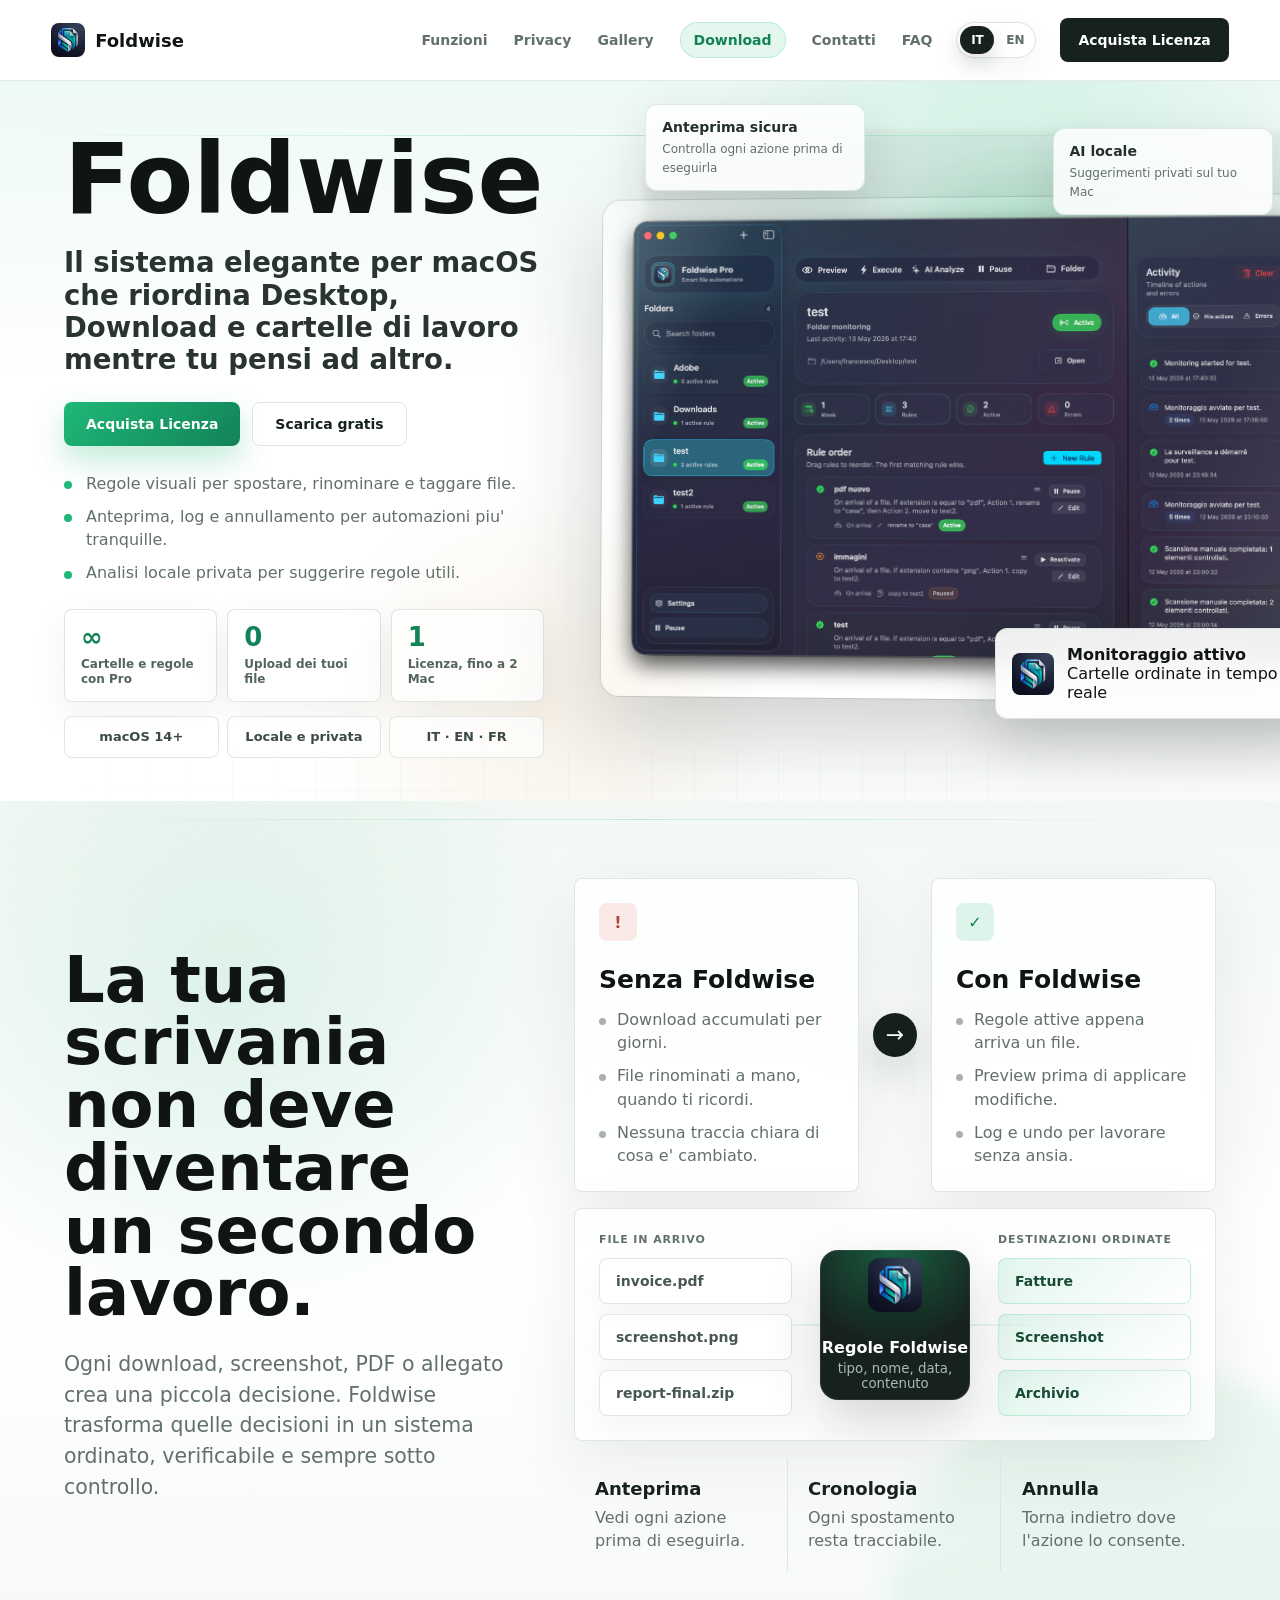
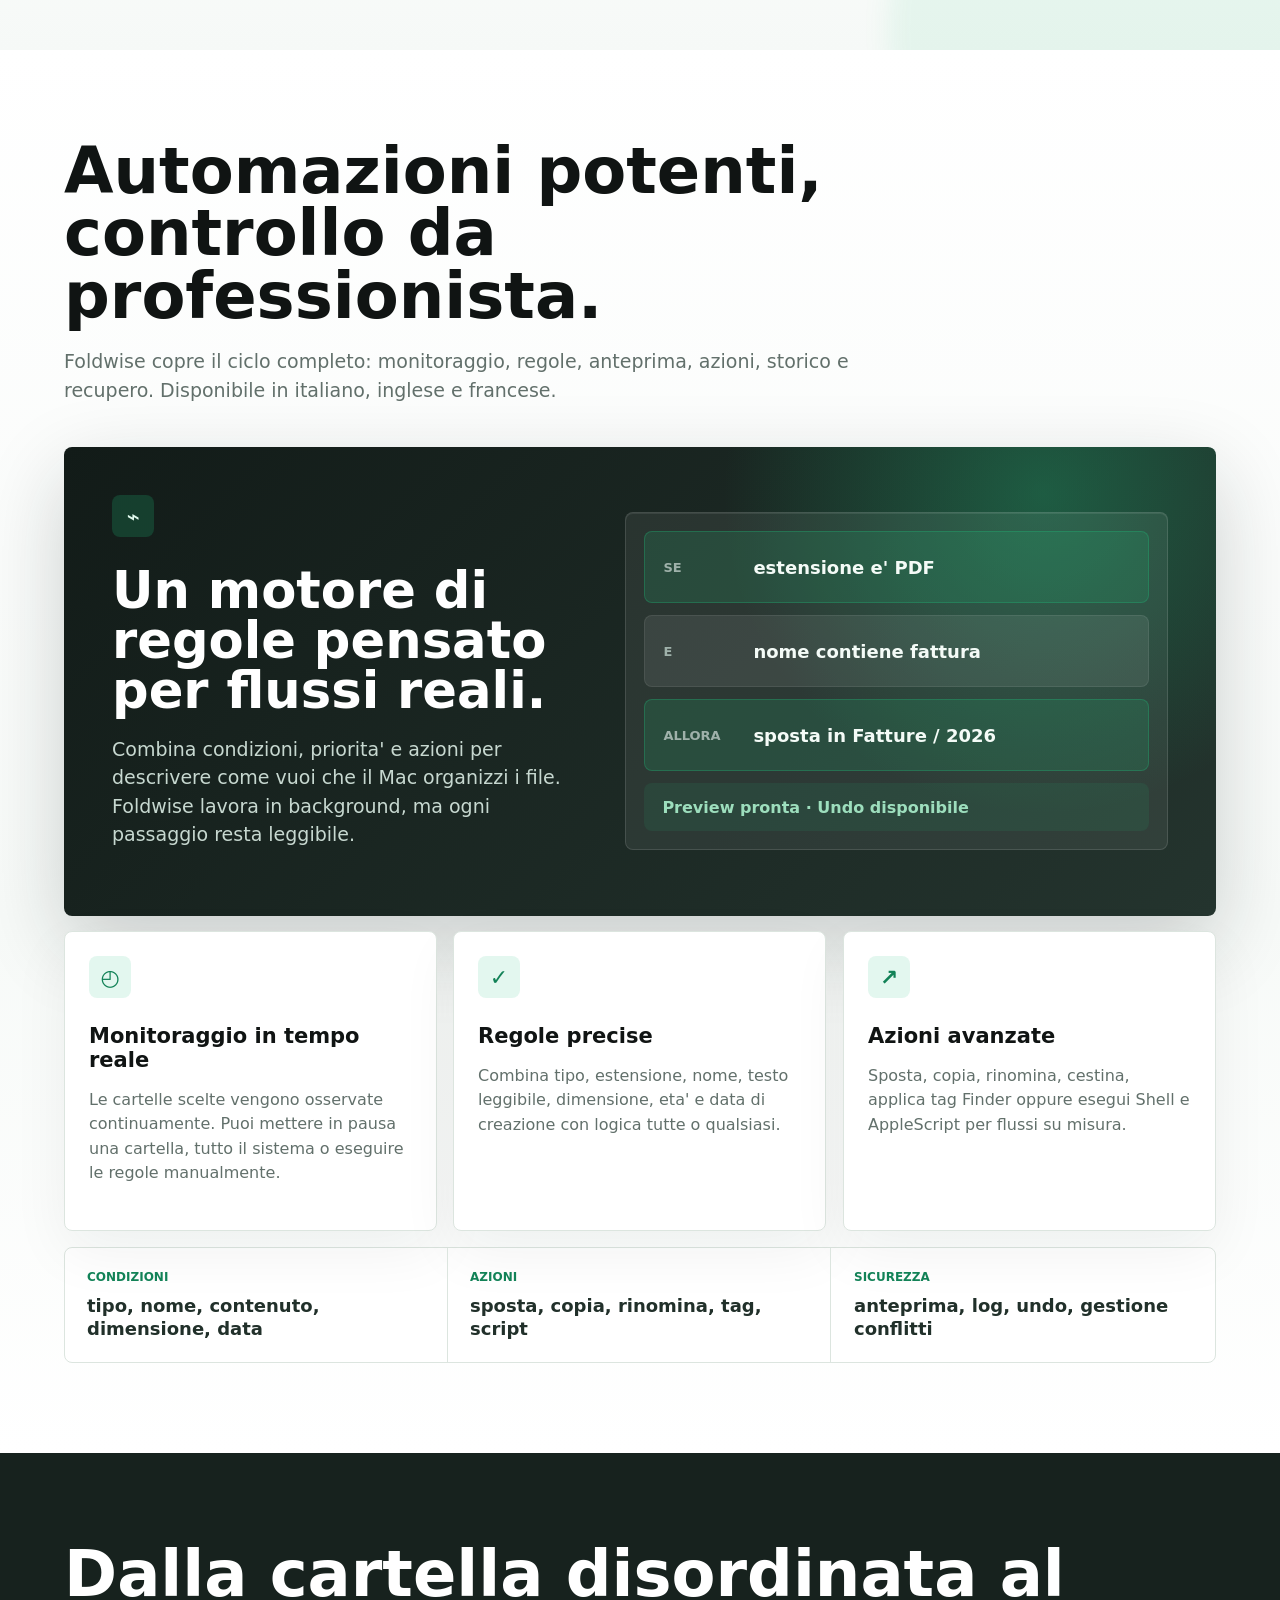
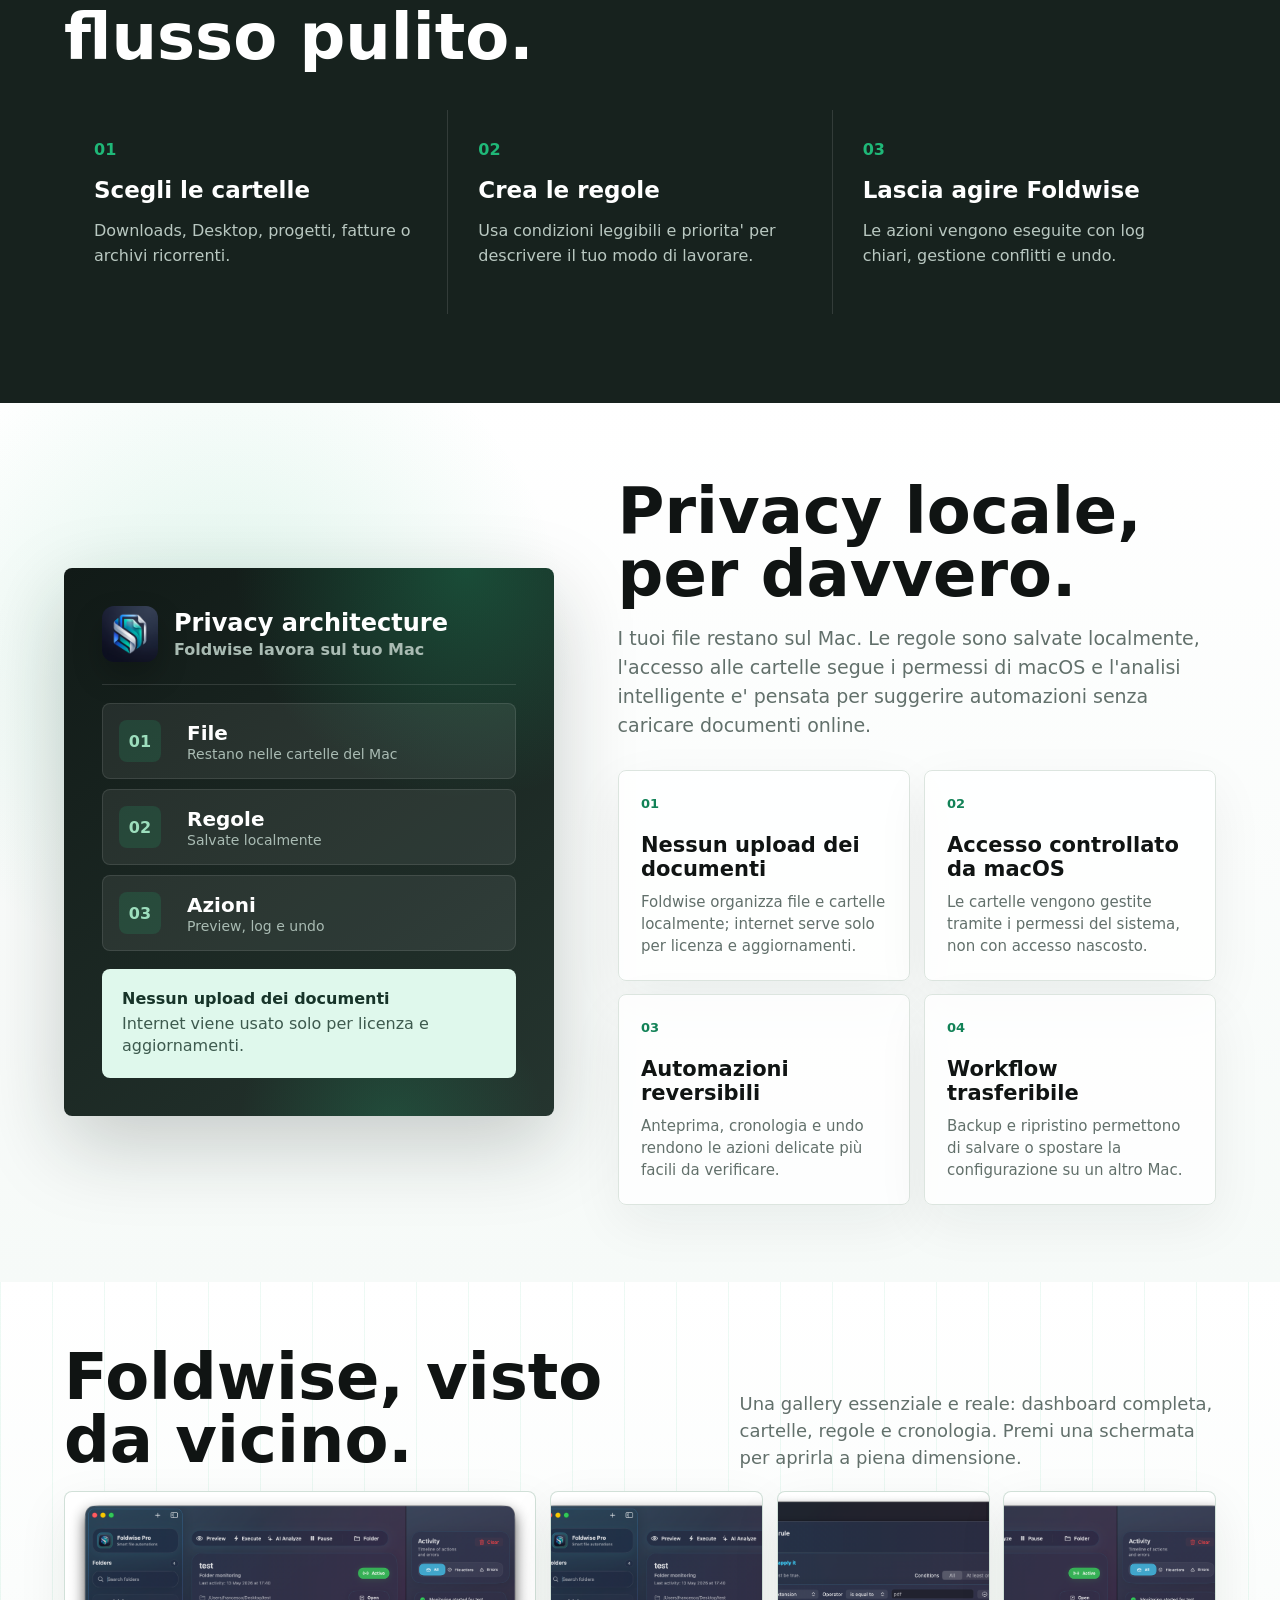
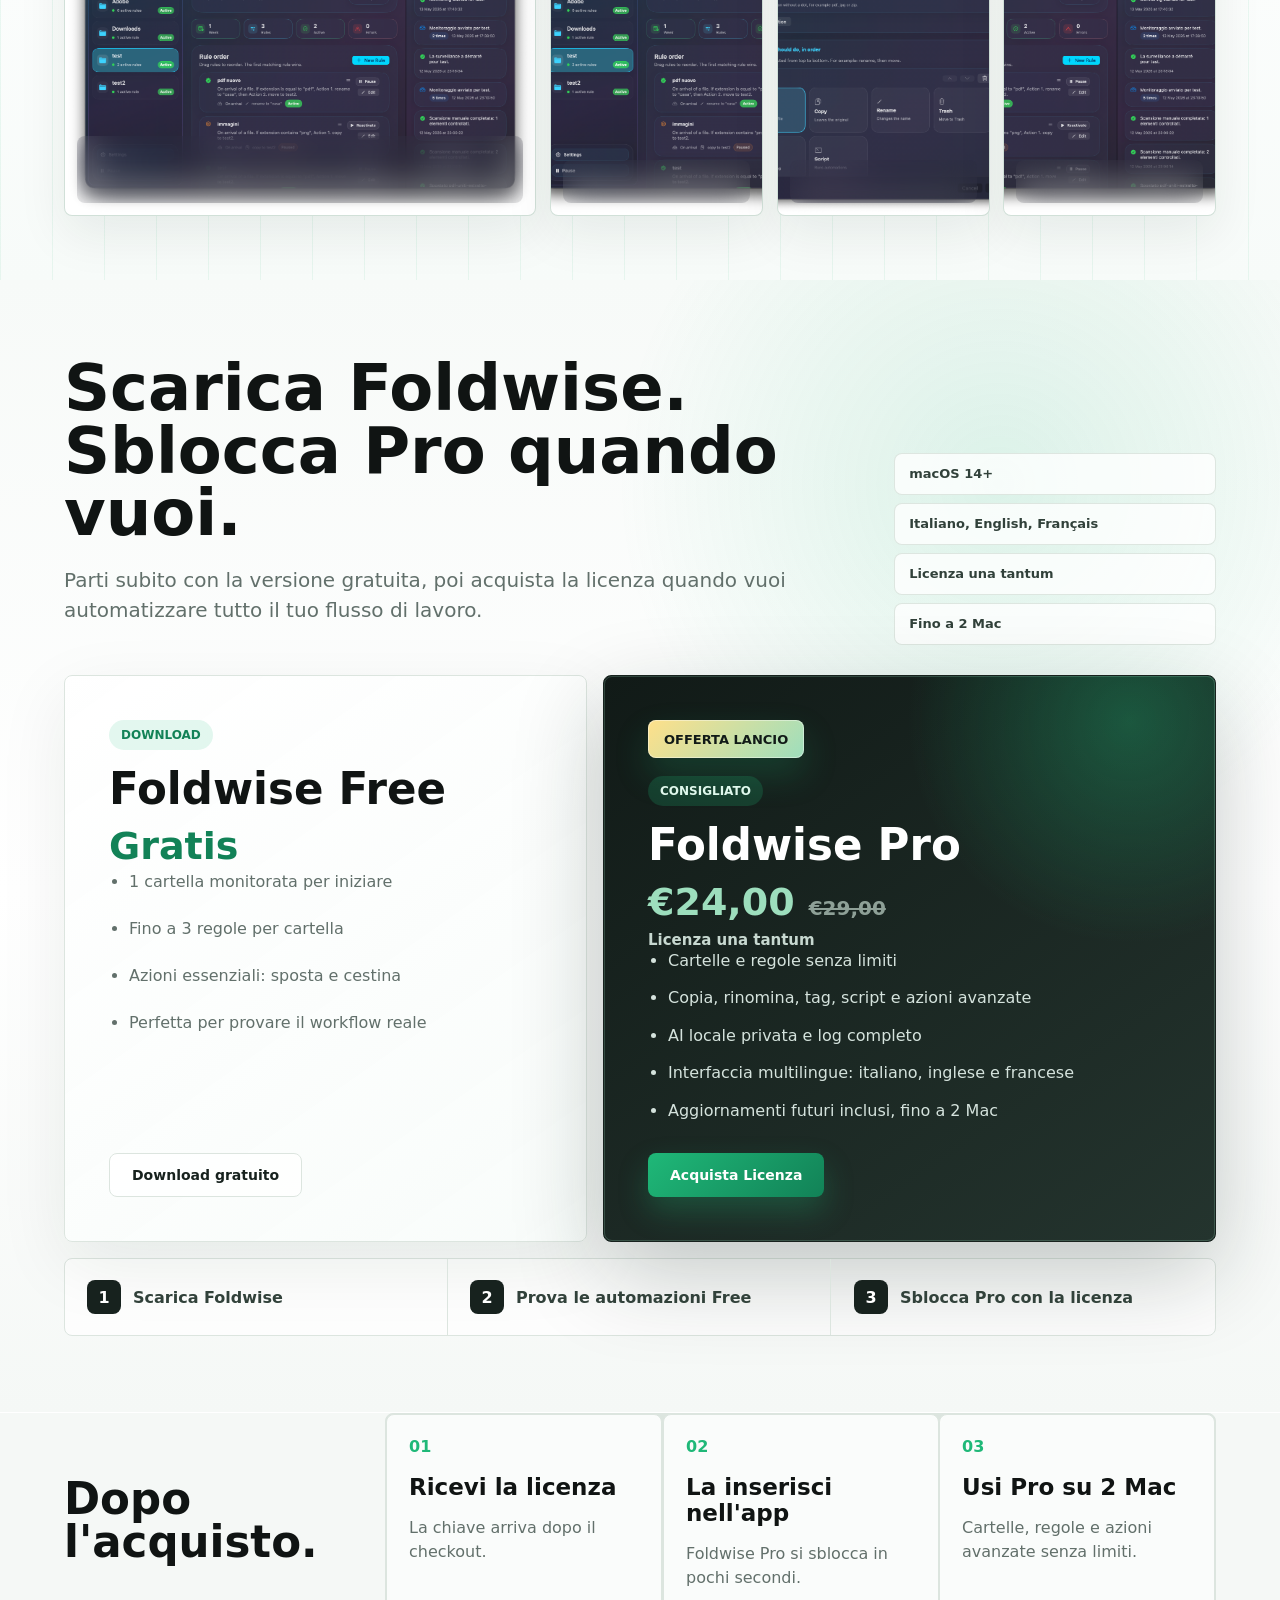
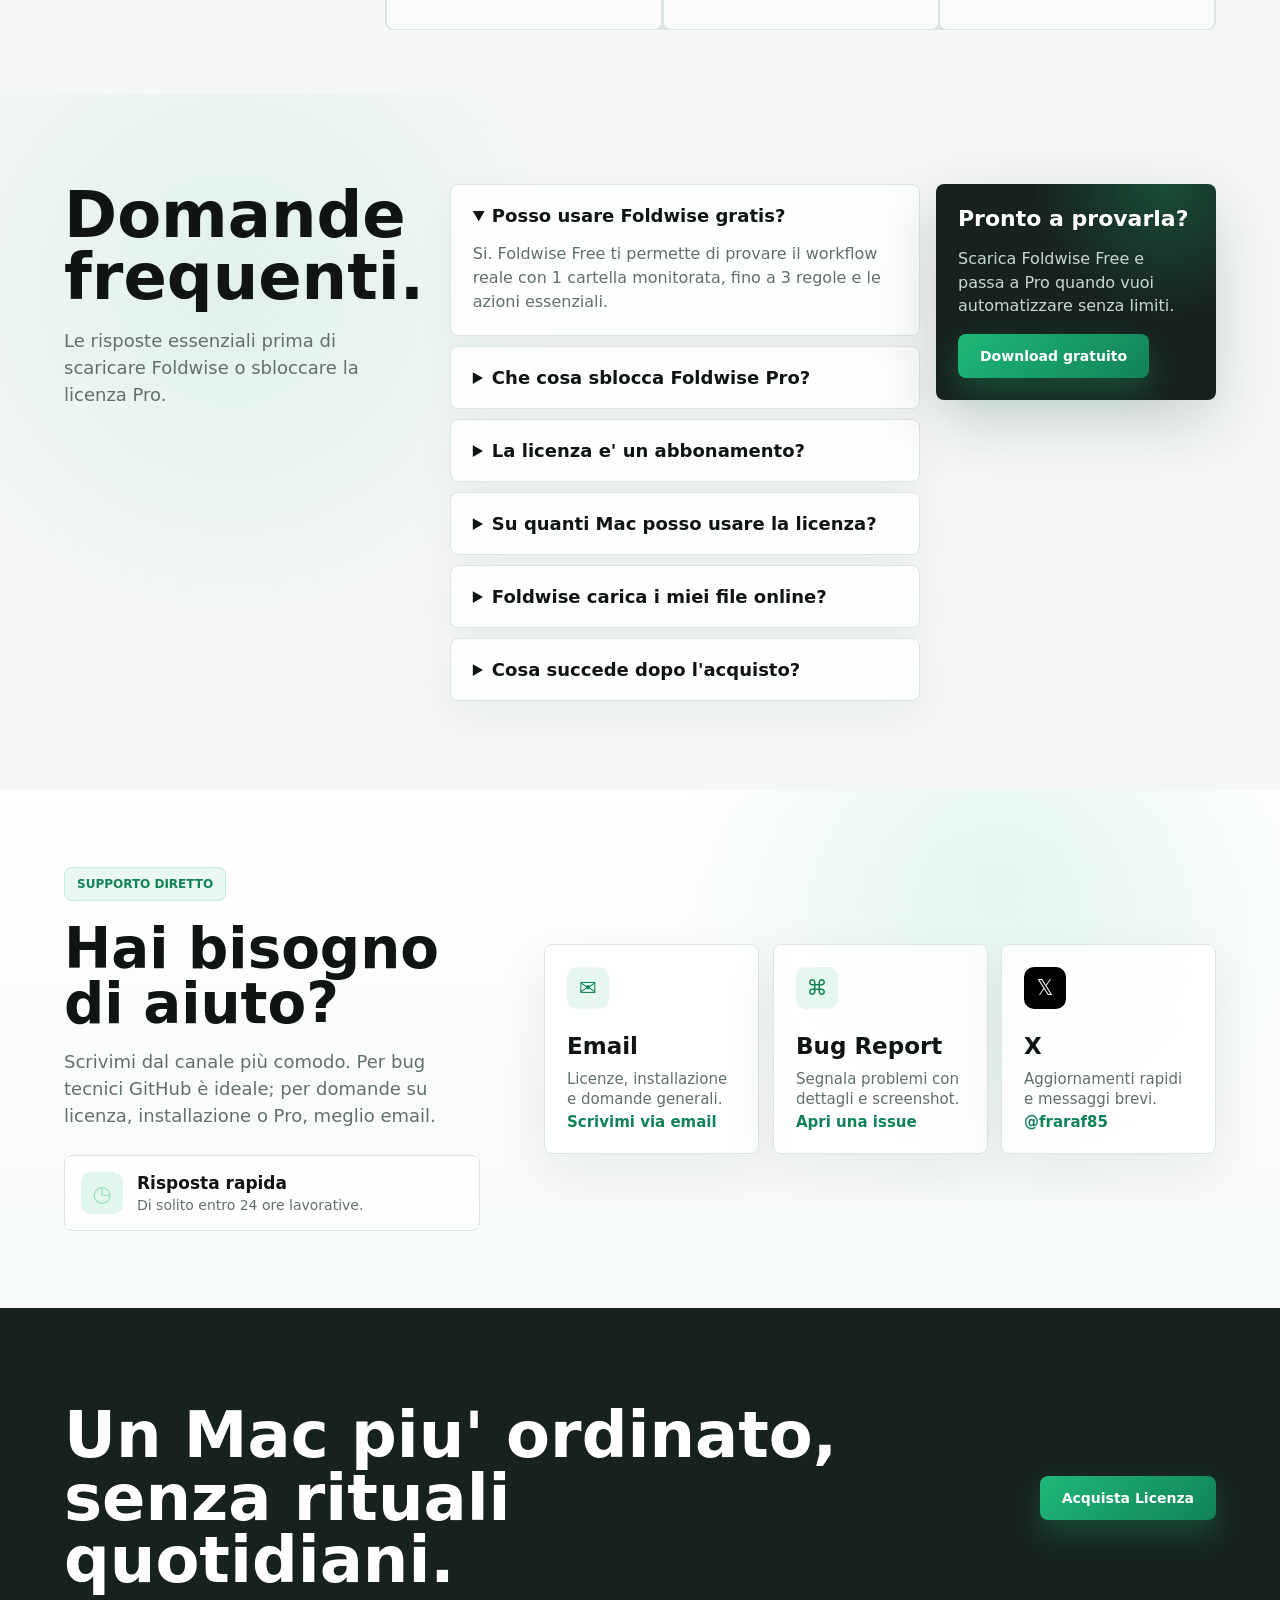
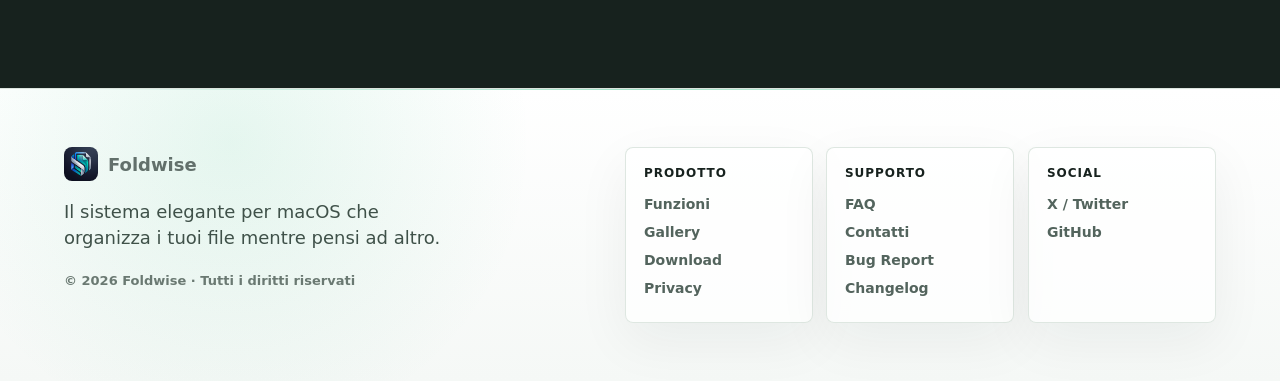
==== commit 23b9631d: "Improve mobile navigation" ====
--- a/docs/index.html
+++ b/docs/index.html
@@ -17,19 +17,25 @@
         <img src="assets/foldwise-icon.png" alt="" />
         <span>Foldwise</span>
       </a>
-      <nav class="nav" aria-label="Navigazione principale">
-        <a href="#funzioni">Funzioni</a>
-        <a href="#privacy">Privacy</a>
-        <a href="#gallery">Gallery</a>
-        <a class="nav-download" href="#download">Download</a>
-        <a href="#contatti">Contatti</a>
-        <a href="#faq">FAQ</a>
-      </nav>
-      <div class="language-switcher" aria-label="Seleziona lingua">
-        <button class="is-active" type="button" data-lang="it" aria-pressed="true">IT</button>
-        <button type="button" data-lang="en" aria-pressed="false">EN</button>
+      <button class="mobile-menu-toggle" type="button" aria-controls="site-menu" aria-expanded="false">
+        <span>Menu</span>
+        <i aria-hidden="true"></i>
+      </button>
+      <div class="header-actions" id="site-menu">
+        <nav class="nav" aria-label="Navigazione principale">
+          <a href="#funzioni">Funzioni</a>
+          <a href="#privacy">Privacy</a>
+          <a href="#gallery">Gallery</a>
+          <a class="nav-download" href="#download">Download</a>
+          <a href="#contatti">Contatti</a>
+          <a href="#faq">FAQ</a>
+        </nav>
+        <div class="language-switcher" aria-label="Seleziona lingua">
+          <button class="is-active" type="button" data-lang="it" aria-pressed="true">IT</button>
+          <button type="button" data-lang="en" aria-pressed="false">EN</button>
+        </div>
+        <a class="nav-cta" href="https://dodo.pe/foldwise">Acquista Licenza</a>
       </div>
-      <a class="nav-cta" href="https://dodo.pe/foldwise">Acquista Licenza</a>
     </header>
 
     <main id="top">
--- a/docs/styles.css
+++ b/docs/styles.css
@@ -65,6 +65,12 @@
   box-shadow: 0 0 18px rgba(31, 184, 120, 0.28);
 }
 
+.header-actions {
+  display: flex;
+  align-items: center;
+  gap: 24px;
+}
+
 .brand,
 .nav,
 .hero-actions,
@@ -86,6 +92,31 @@
   width: 34px;
   height: 34px;
   border-radius: 8px;
+}
+
+.mobile-menu-toggle {
+  position: relative;
+  z-index: 31;
+  min-height: 40px;
+  display: inline-flex;
+  align-items: center;
+  gap: 10px;
+  margin-left: auto;
+  border: 1px solid rgba(220, 229, 223, 0.96);
+  border-radius: 999px;
+  padding: 0 13px 0 15px;
+  color: var(--deep);
+  background: rgba(255, 255, 255, 0.88);
+  box-shadow: 0 12px 32px rgba(18, 32, 28, 0.08);
+  font: inherit;
+  font-size: 13px;
+  font-weight: 820;
+}
+
+@media (min-width: 1041px) {
+  .mobile-menu-toggle {
+    display: none;
+  }
 }
 
 .nav {
@@ -2011,6 +2042,130 @@
 }
 
 @media (max-width: 1040px) {
+  .site-header {
+    align-items: center;
+    flex-wrap: nowrap;
+    gap: 12px;
+    padding: 14px 18px;
+  }
+
+  .brand {
+    font-size: 17px;
+  }
+
+  .brand img {
+    width: 32px;
+    height: 32px;
+  }
+
+  .mobile-menu-toggle {
+    display: inline-flex;
+    position: absolute;
+    top: 14px;
+    right: 18px;
+  }
+
+  .mobile-menu-toggle i {
+    position: relative;
+    width: 16px;
+    height: 10px;
+    display: block;
+  }
+
+  .mobile-menu-toggle i::before,
+  .mobile-menu-toggle i::after {
+    content: "";
+    position: absolute;
+    left: 0;
+    width: 16px;
+    height: 2px;
+    border-radius: 999px;
+    background: currentColor;
+    transition: transform 180ms ease, top 180ms ease;
+  }
+
+  .mobile-menu-toggle i::before {
+    top: 0;
+  }
+
+  .mobile-menu-toggle i::after {
+    top: 8px;
+  }
+
+  .site-header.is-menu-open .mobile-menu-toggle i::before {
+    top: 4px;
+    transform: rotate(45deg);
+  }
+
+  .site-header.is-menu-open .mobile-menu-toggle i::after {
+    top: 4px;
+    transform: rotate(-45deg);
+  }
+
+  .header-actions {
+    position: absolute;
+    top: calc(100% + 10px);
+    left: 14px;
+    right: 14px;
+    display: grid;
+    gap: 14px;
+    border: 1px solid rgba(220, 229, 223, 0.95);
+    border-radius: 14px;
+    padding: 14px;
+    background:
+      radial-gradient(circle at 88% 8%, rgba(31, 184, 120, 0.13), transparent 32%),
+      rgba(255, 255, 255, 0.96);
+    box-shadow: 0 26px 72px rgba(18, 32, 28, 0.18);
+    backdrop-filter: blur(22px);
+    opacity: 0;
+    pointer-events: none;
+    transform: translateY(-8px) scale(0.98);
+    transform-origin: top right;
+    transition: opacity 180ms ease, transform 180ms ease;
+  }
+
+  .site-header.is-menu-open .header-actions {
+    opacity: 1;
+    pointer-events: auto;
+    transform: translateY(0) scale(1);
+  }
+
+  .nav {
+    width: 100%;
+    display: grid;
+    grid-template-columns: repeat(2, minmax(0, 1fr));
+    gap: 8px;
+    overflow: visible;
+  }
+
+  .nav a {
+    min-height: 46px;
+    justify-content: center;
+    border: 1px solid rgba(220, 229, 223, 0.9);
+    border-radius: 8px;
+    background: rgba(248, 251, 249, 0.78);
+    color: #394941;
+    font-weight: 780;
+  }
+
+  .nav-download {
+    color: white;
+    background: linear-gradient(135deg, var(--accent), var(--accent-dark));
+    box-shadow: 0 12px 28px rgba(31, 184, 120, 0.22);
+  }
+
+  .language-switcher {
+    width: fit-content;
+    justify-self: center;
+    margin-left: 0;
+  }
+
+  .nav-cta {
+    width: 100%;
+    display: inline-flex;
+    min-height: 48px;
+  }
+
   .hero,
   .problem,
   .privacy,
@@ -2097,27 +2252,6 @@
 }
 
 @media (max-width: 760px) {
-  .site-header {
-    position: static;
-    flex-wrap: wrap;
-  }
-
-  .nav {
-    order: 3;
-    width: 100%;
-    justify-content: space-between;
-    gap: 10px;
-    overflow-x: auto;
-  }
-
-  .language-switcher {
-    margin-left: auto;
-  }
-
-  .nav-cta {
-    display: none;
-  }
-
   .hero {
     display: block;
     padding-top: 42px;
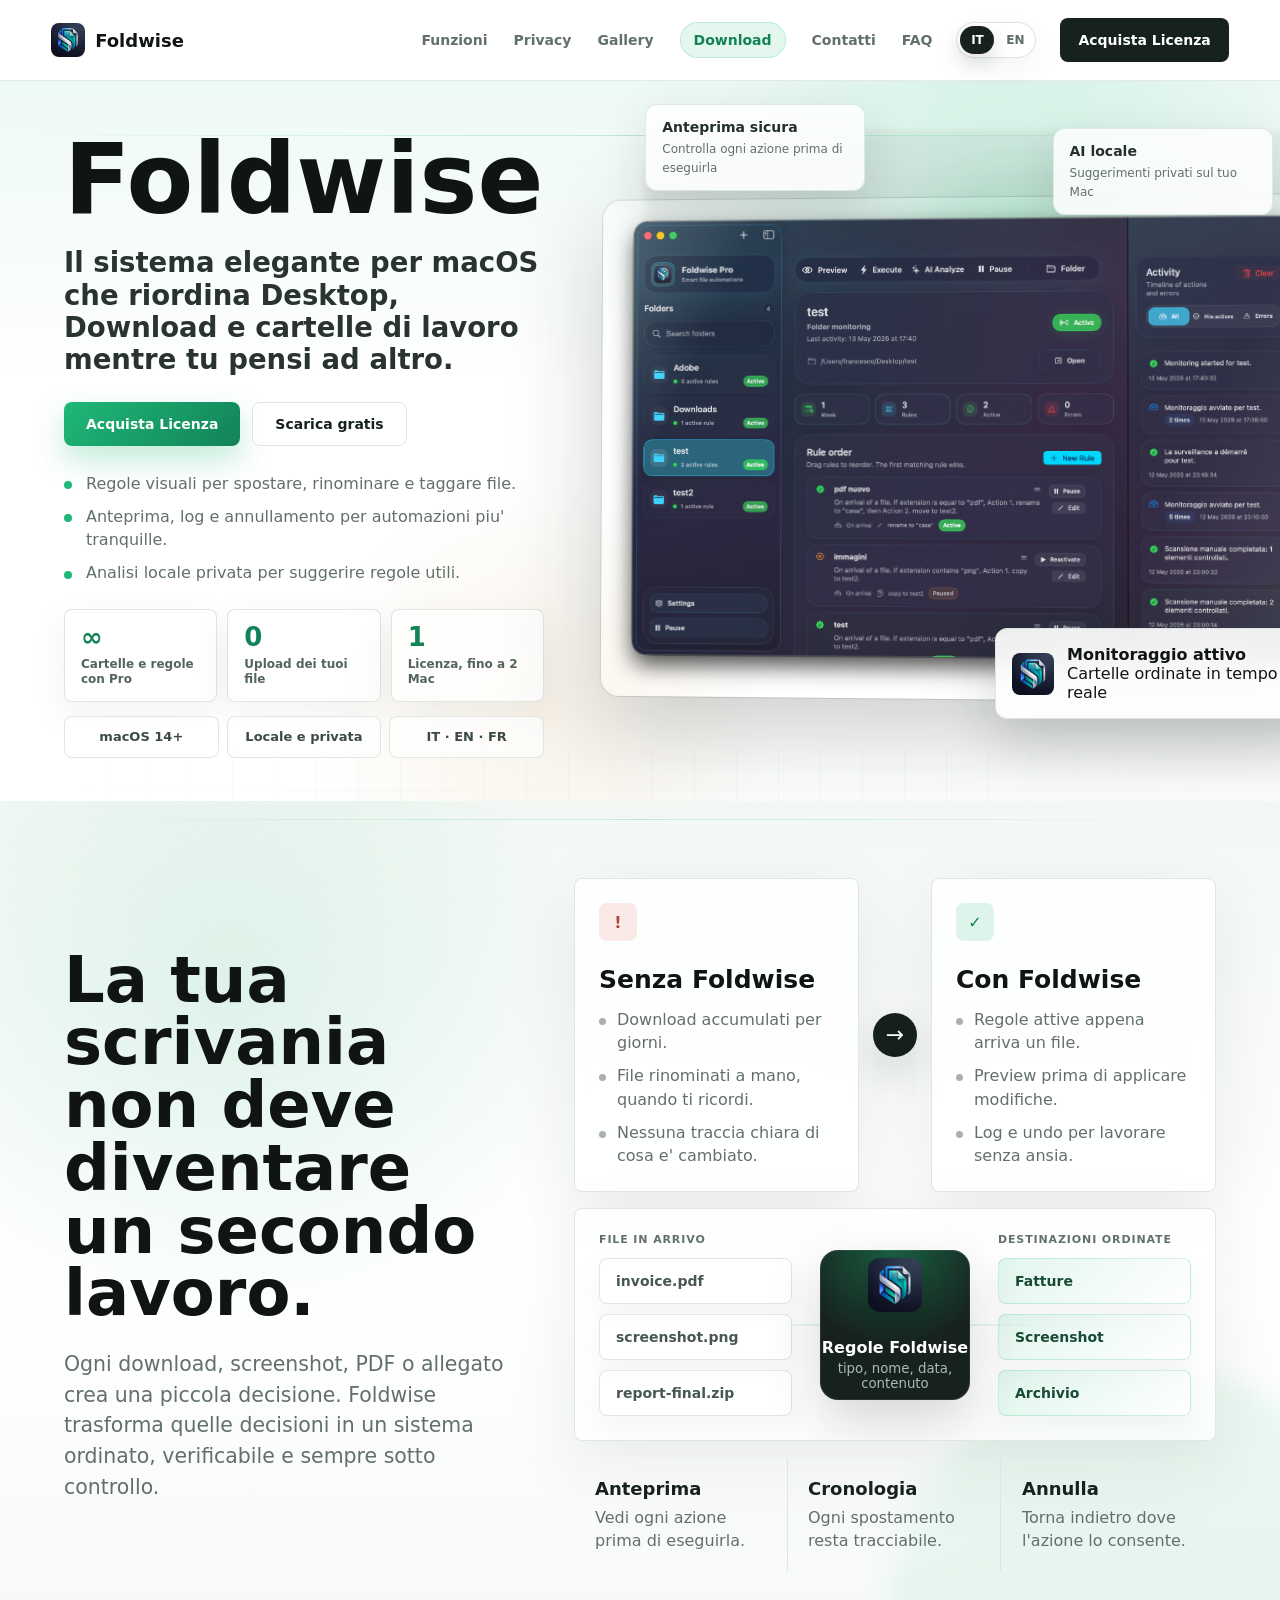
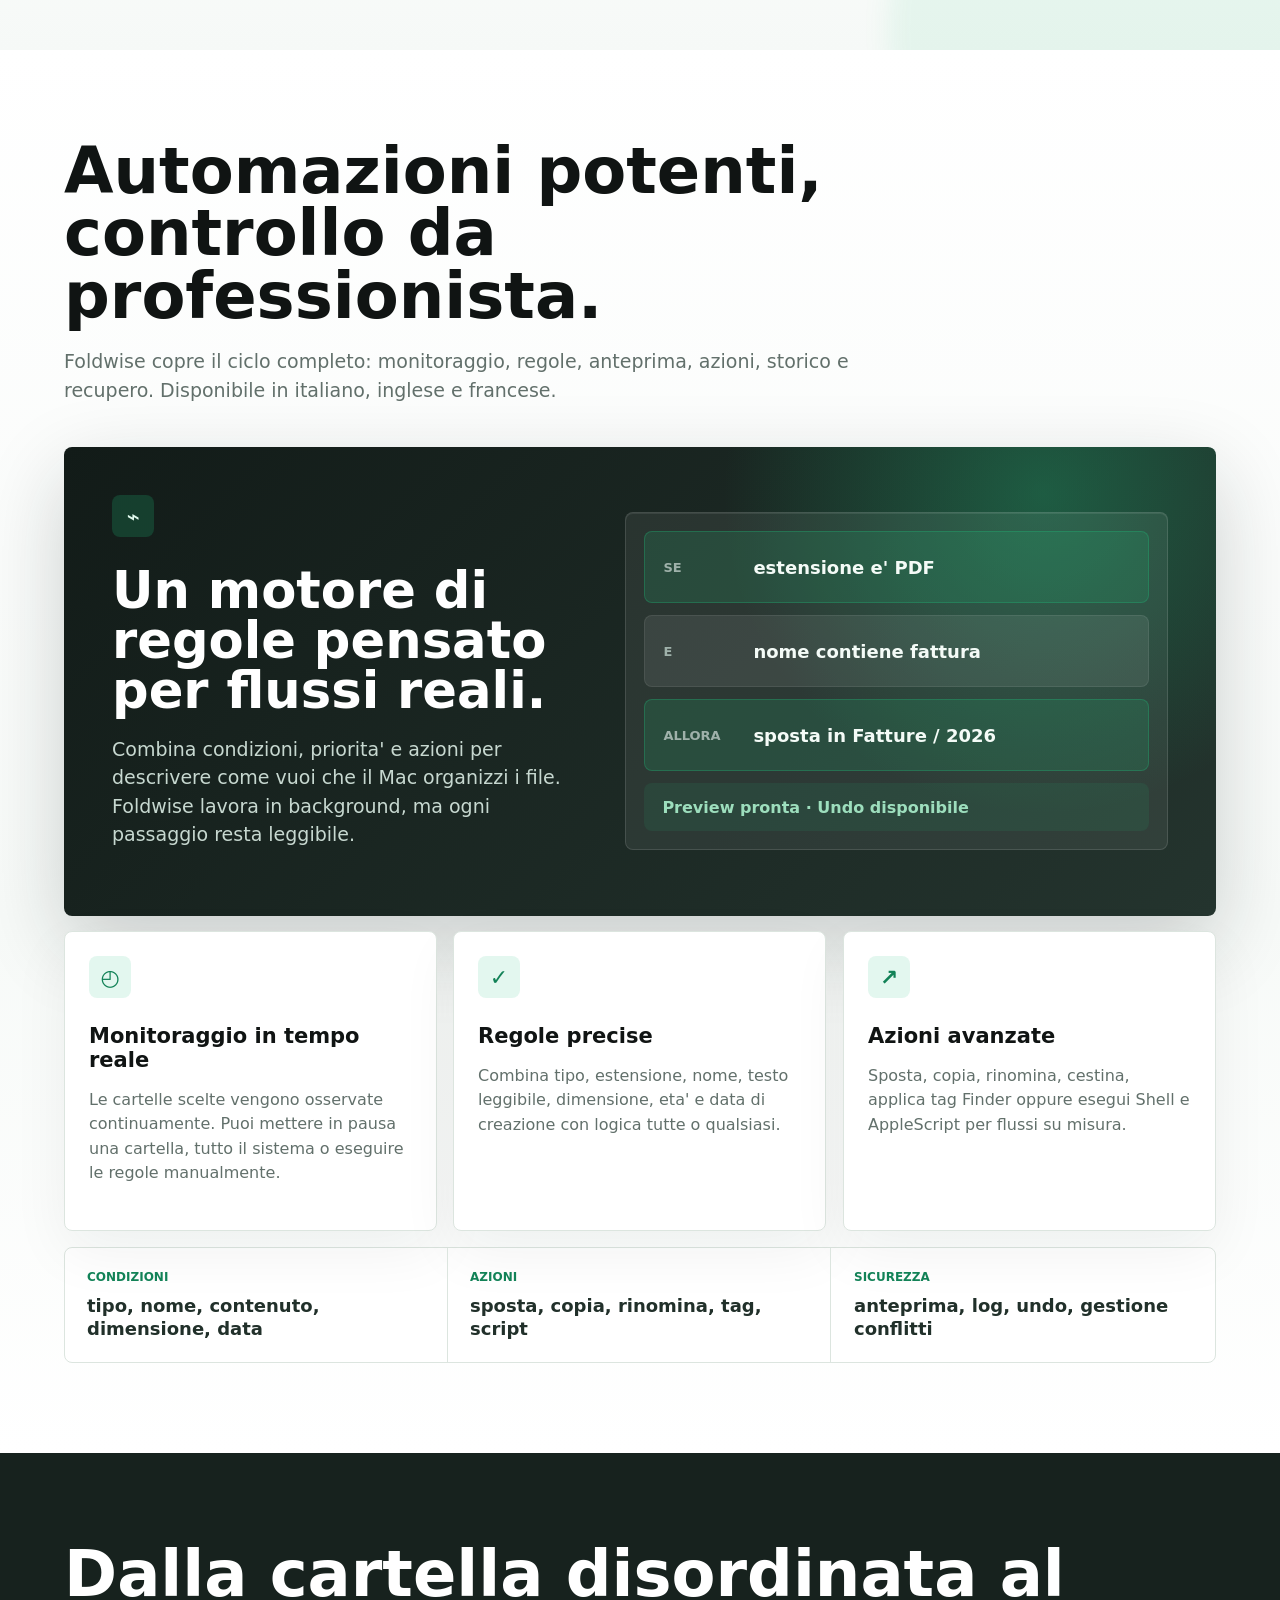
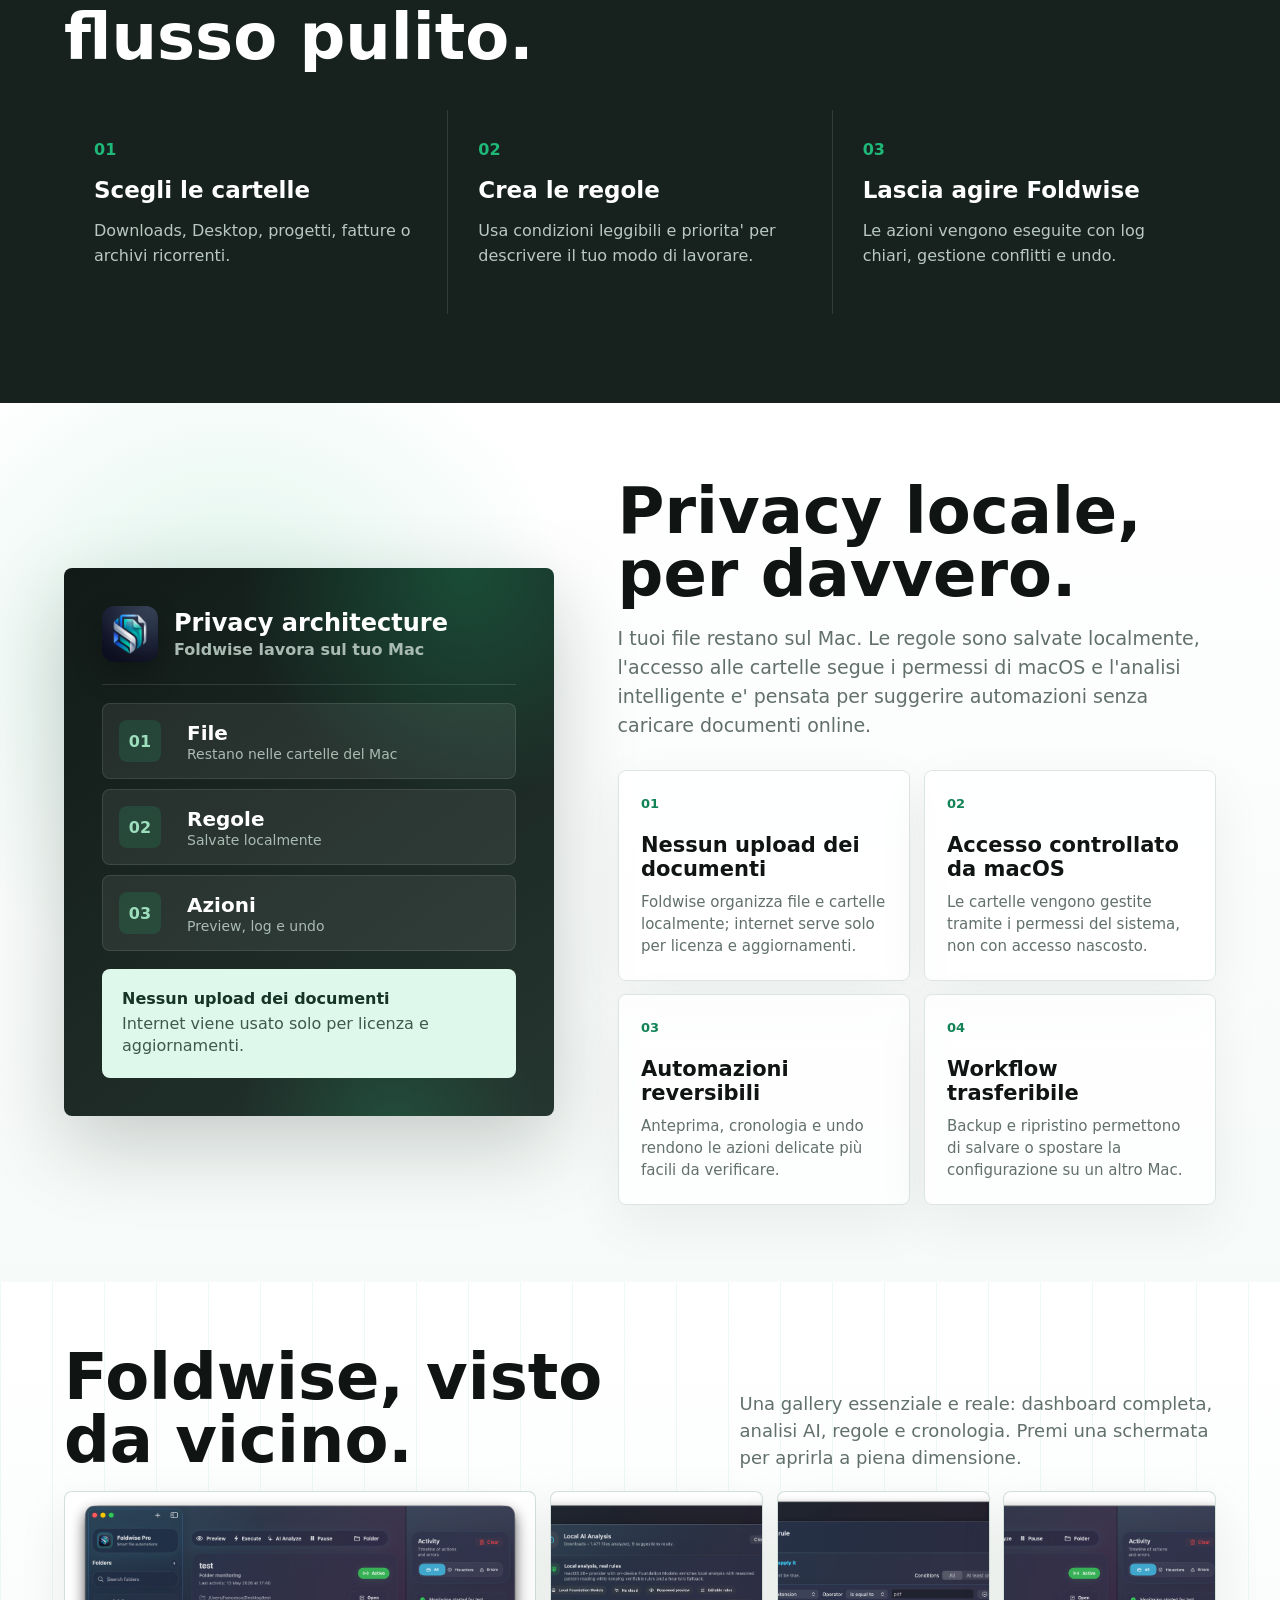
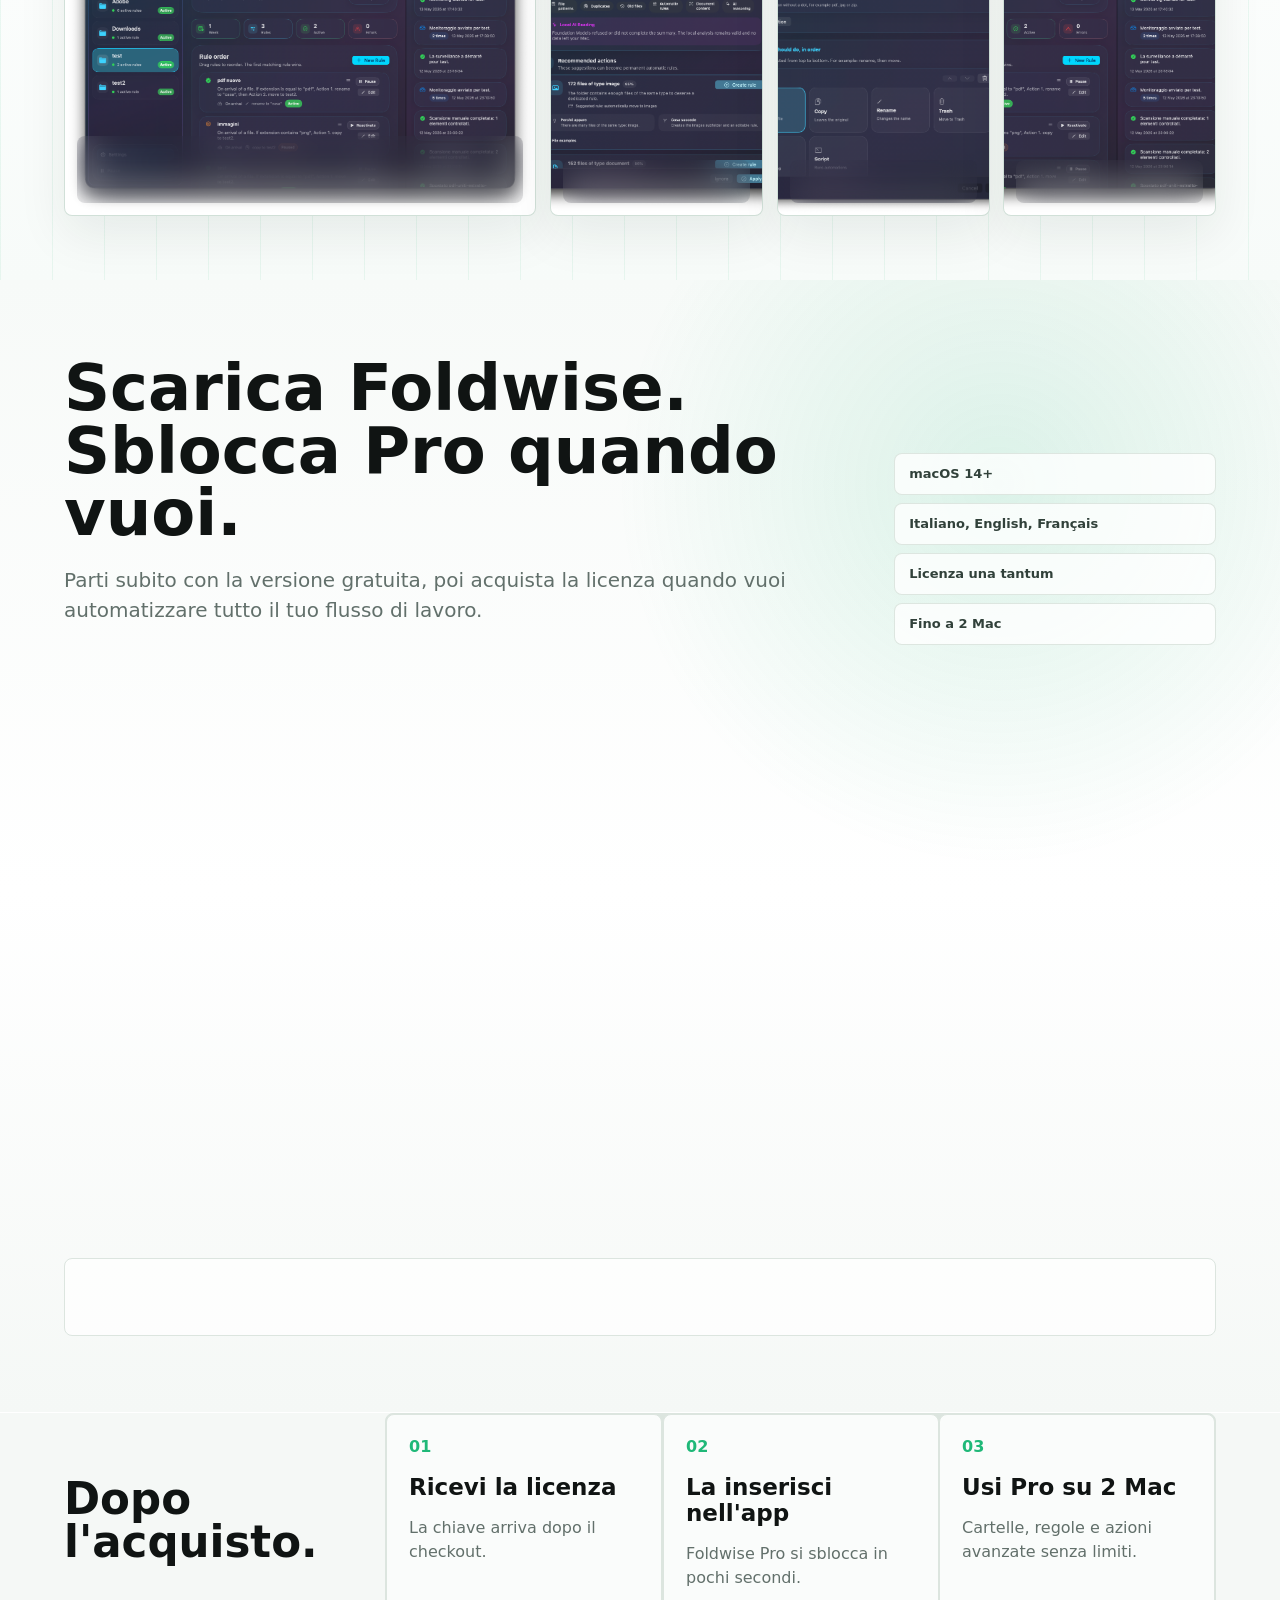
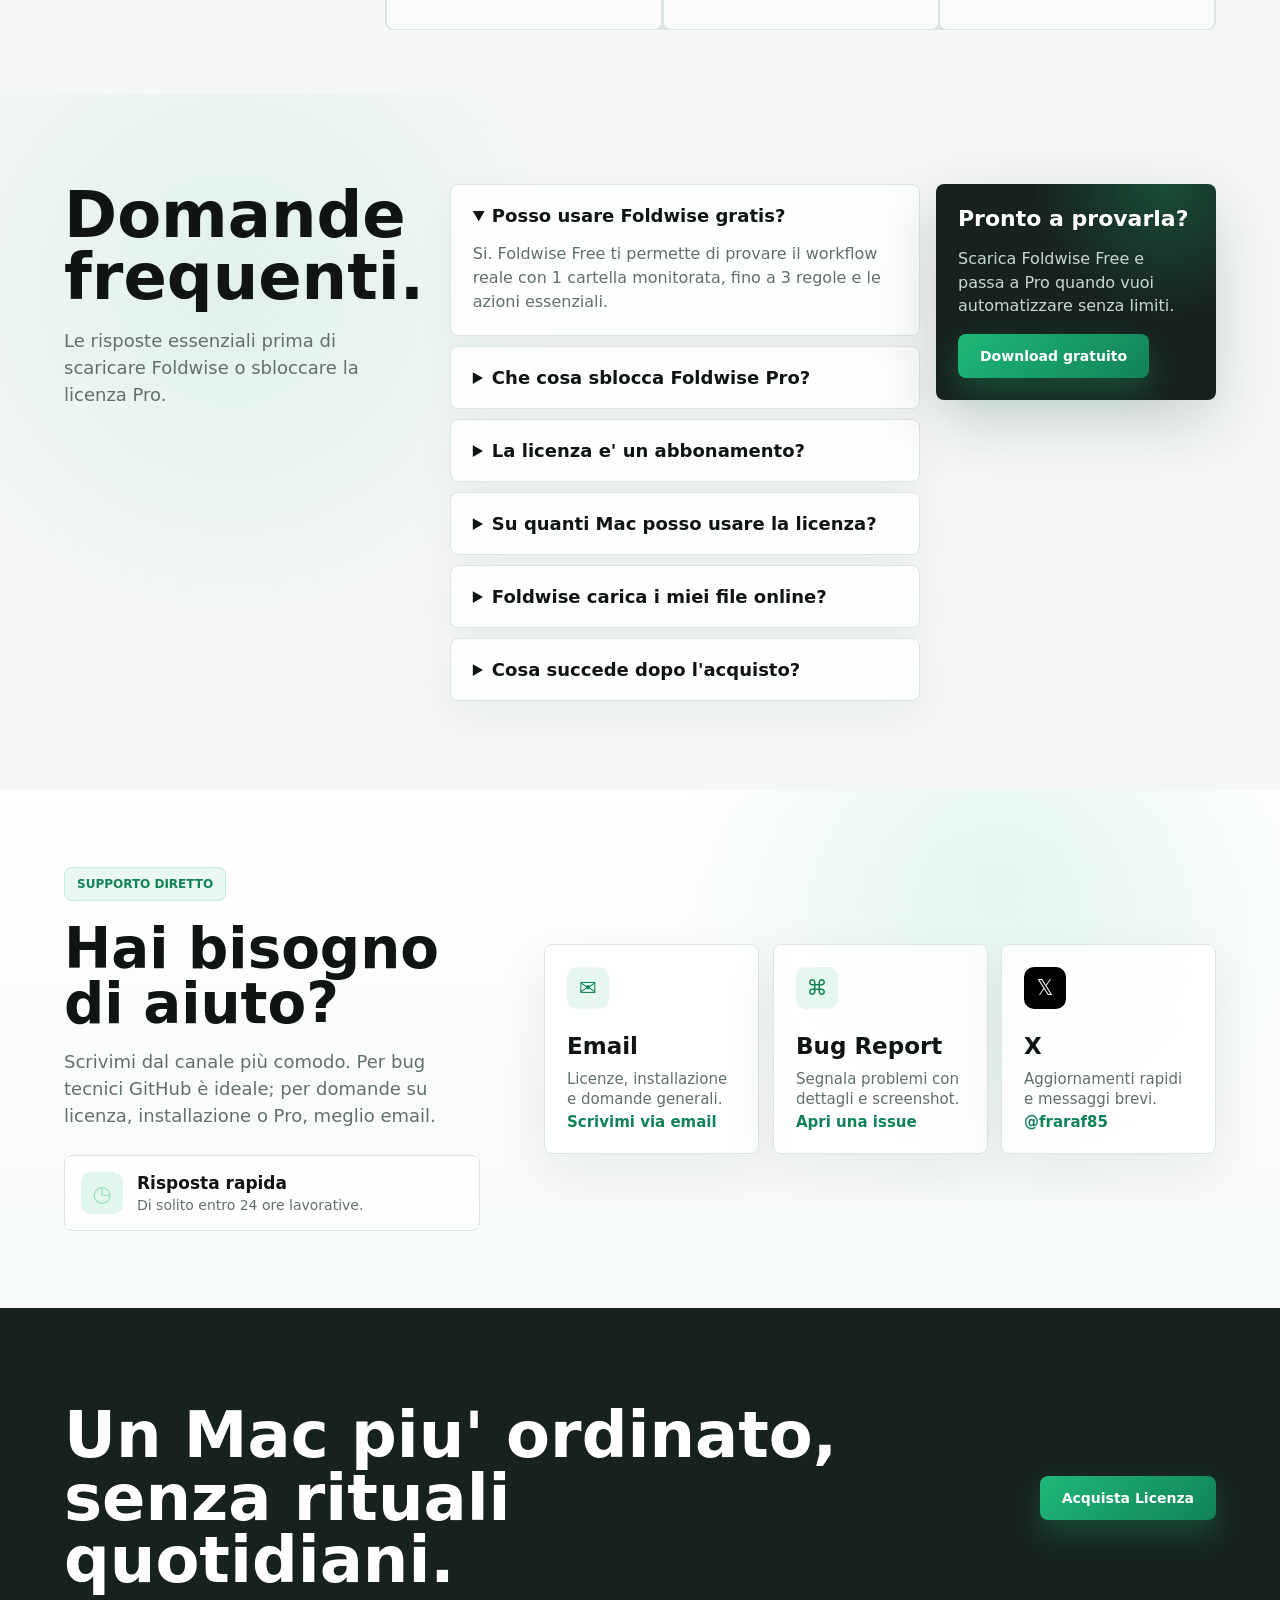
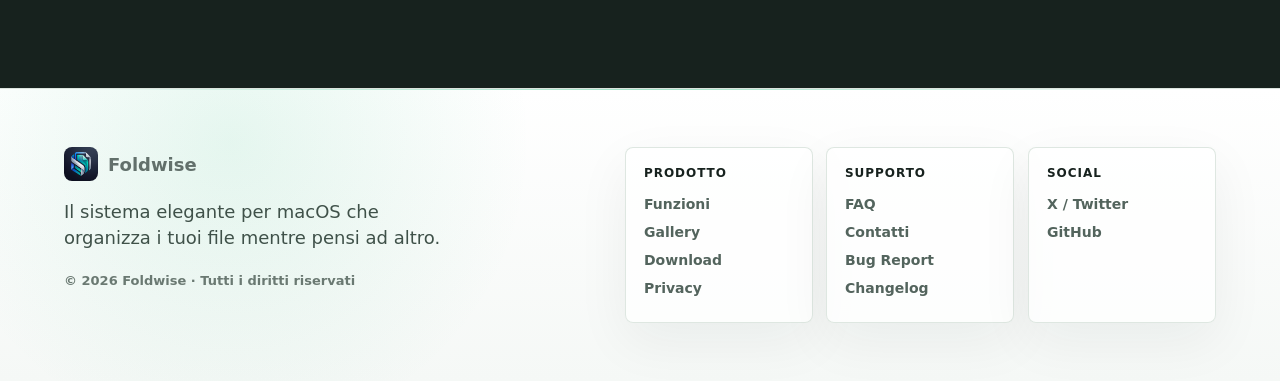
==== commit 07c0ce11: "Update gallery AI analysis image" ====
--- a/docs/index.html
+++ b/docs/index.html
@@ -277,9 +277,9 @@
             </div>
             <em>Apri</em>
           </button>
-          <button class="gallery-shot gallery-item shot-folders" type="button" data-gallery-src="assets/foldwise-app-home.png" data-gallery-title="Cartelle monitorate" data-gallery-caption="Tutte le cartelle importanti restano sotto controllo, con stato e regole attive sempre visibili.">
-            <img src="assets/foldwise-app-home.png" alt="Sidebar cartelle monitorate in Foldwise" />
-            <strong>Cartelle</strong>
+          <button class="gallery-shot gallery-item shot-folders" type="button" data-gallery-src="assets/foldwise-ai-analysis.png" data-gallery-title="Analisi AI locale" data-gallery-caption="Foldwise analizza la cartella sul Mac e suggerisce azioni trasformabili in regole automatiche.">
+            <img src="assets/foldwise-ai-analysis.png" alt="Analisi AI locale di Foldwise con suggerimenti per creare regole automatiche" />
+            <strong>Analisi AI</strong>
             <em>Apri</em>
           </button>
           <button class="gallery-shot gallery-item shot-rules" type="button" data-gallery-src="assets/foldwise-rules-builder.png" data-gallery-title="Regole e azioni" data-gallery-caption="Ogni automazione mostra condizioni, azioni e ordine di esecuzione prima del salvataggio.">
@@ -322,7 +322,7 @@
               <li>Azioni essenziali: sposta e cestina</li>
               <li>Perfetta per provare il workflow reale</li>
             </ul>
-            <a class="button secondary download-button" href="https://github.com/frafra077/Foldwise/releases/latest">Download gratuito</a>
+            <a class="button secondary download-button" href="https://github.com/frafra077/Foldwise/releases/download/v.1.0.0/Foldwise.1.0.dmg">Download gratuito</a>
           </article>
           <article class="plan pro">
             <div class="offer-banner">Offerta lancio</div>
--- a/docs/styles.css
+++ b/docs/styles.css
@@ -1386,7 +1386,7 @@
 }
 
 .shot-folders img {
-  object-position: 12% 48%;
+  object-position: 50% 48%;
 }
 
 .shot-rules img {
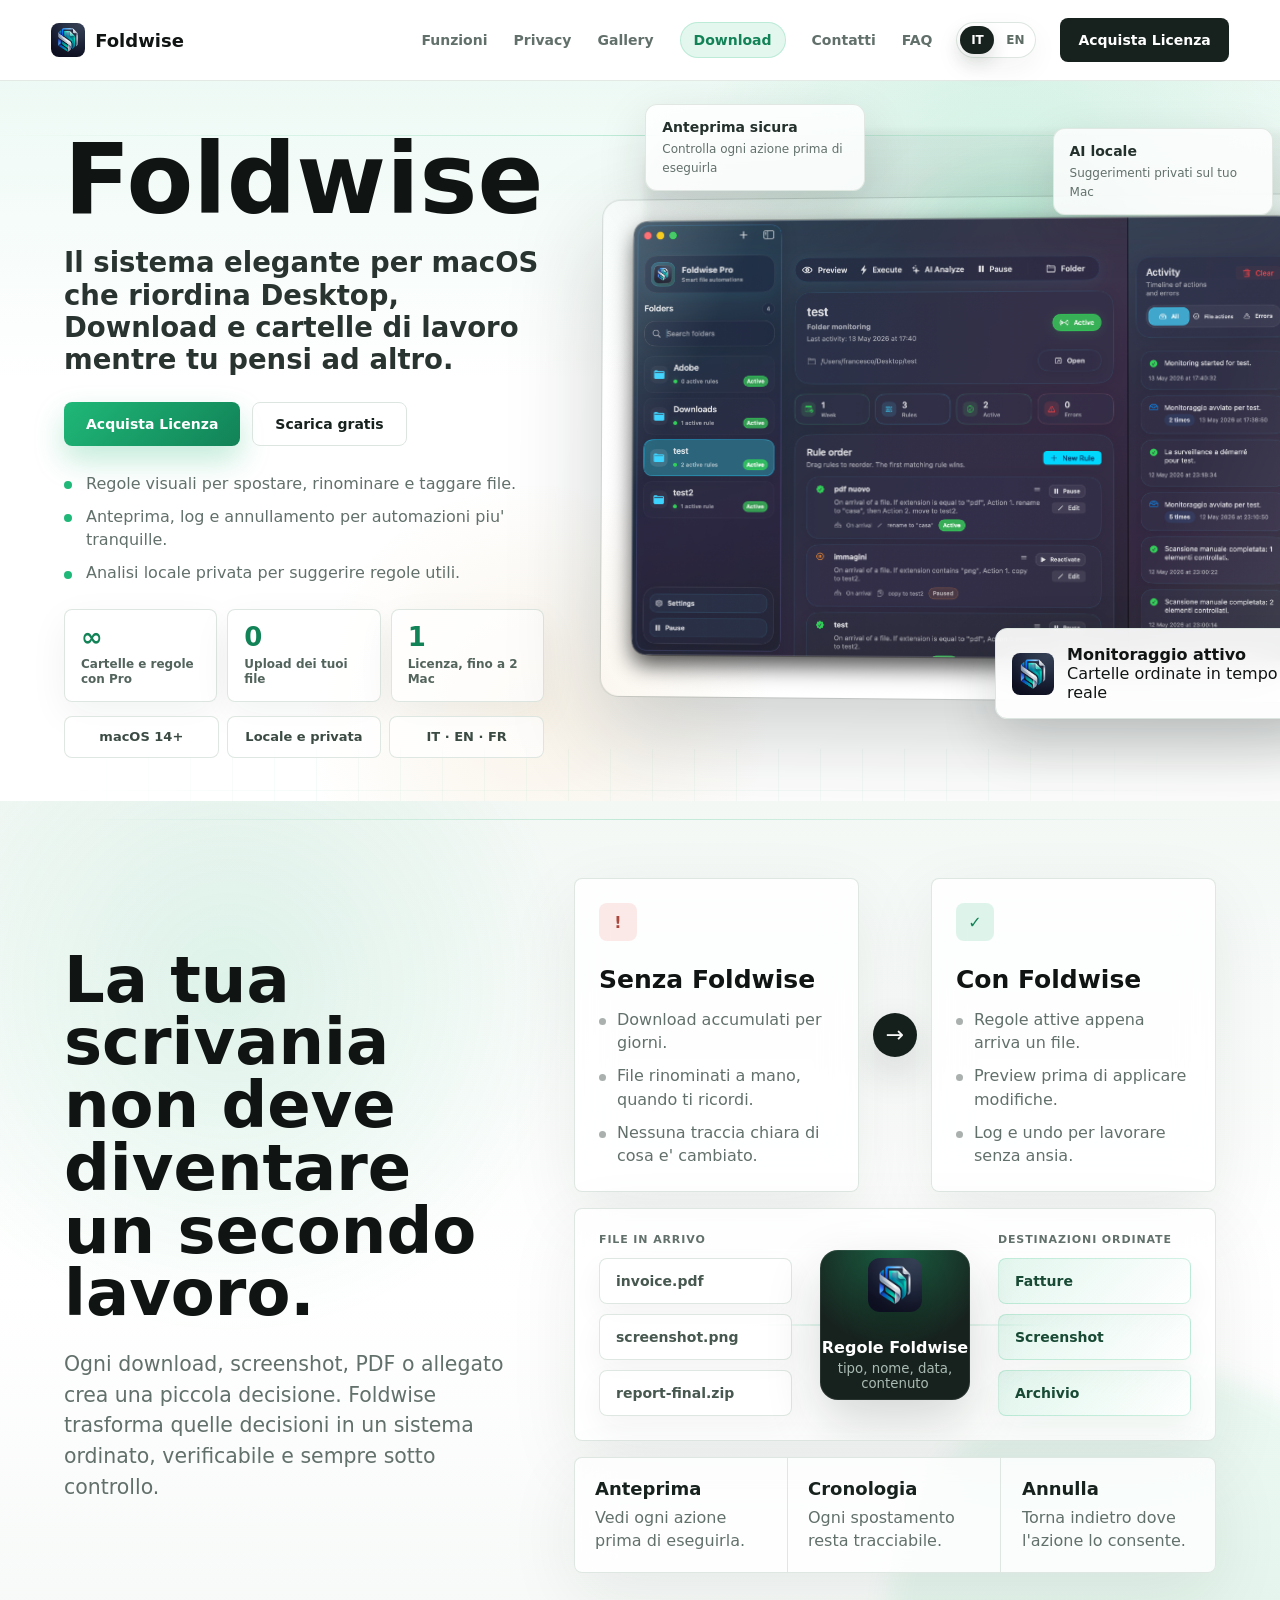
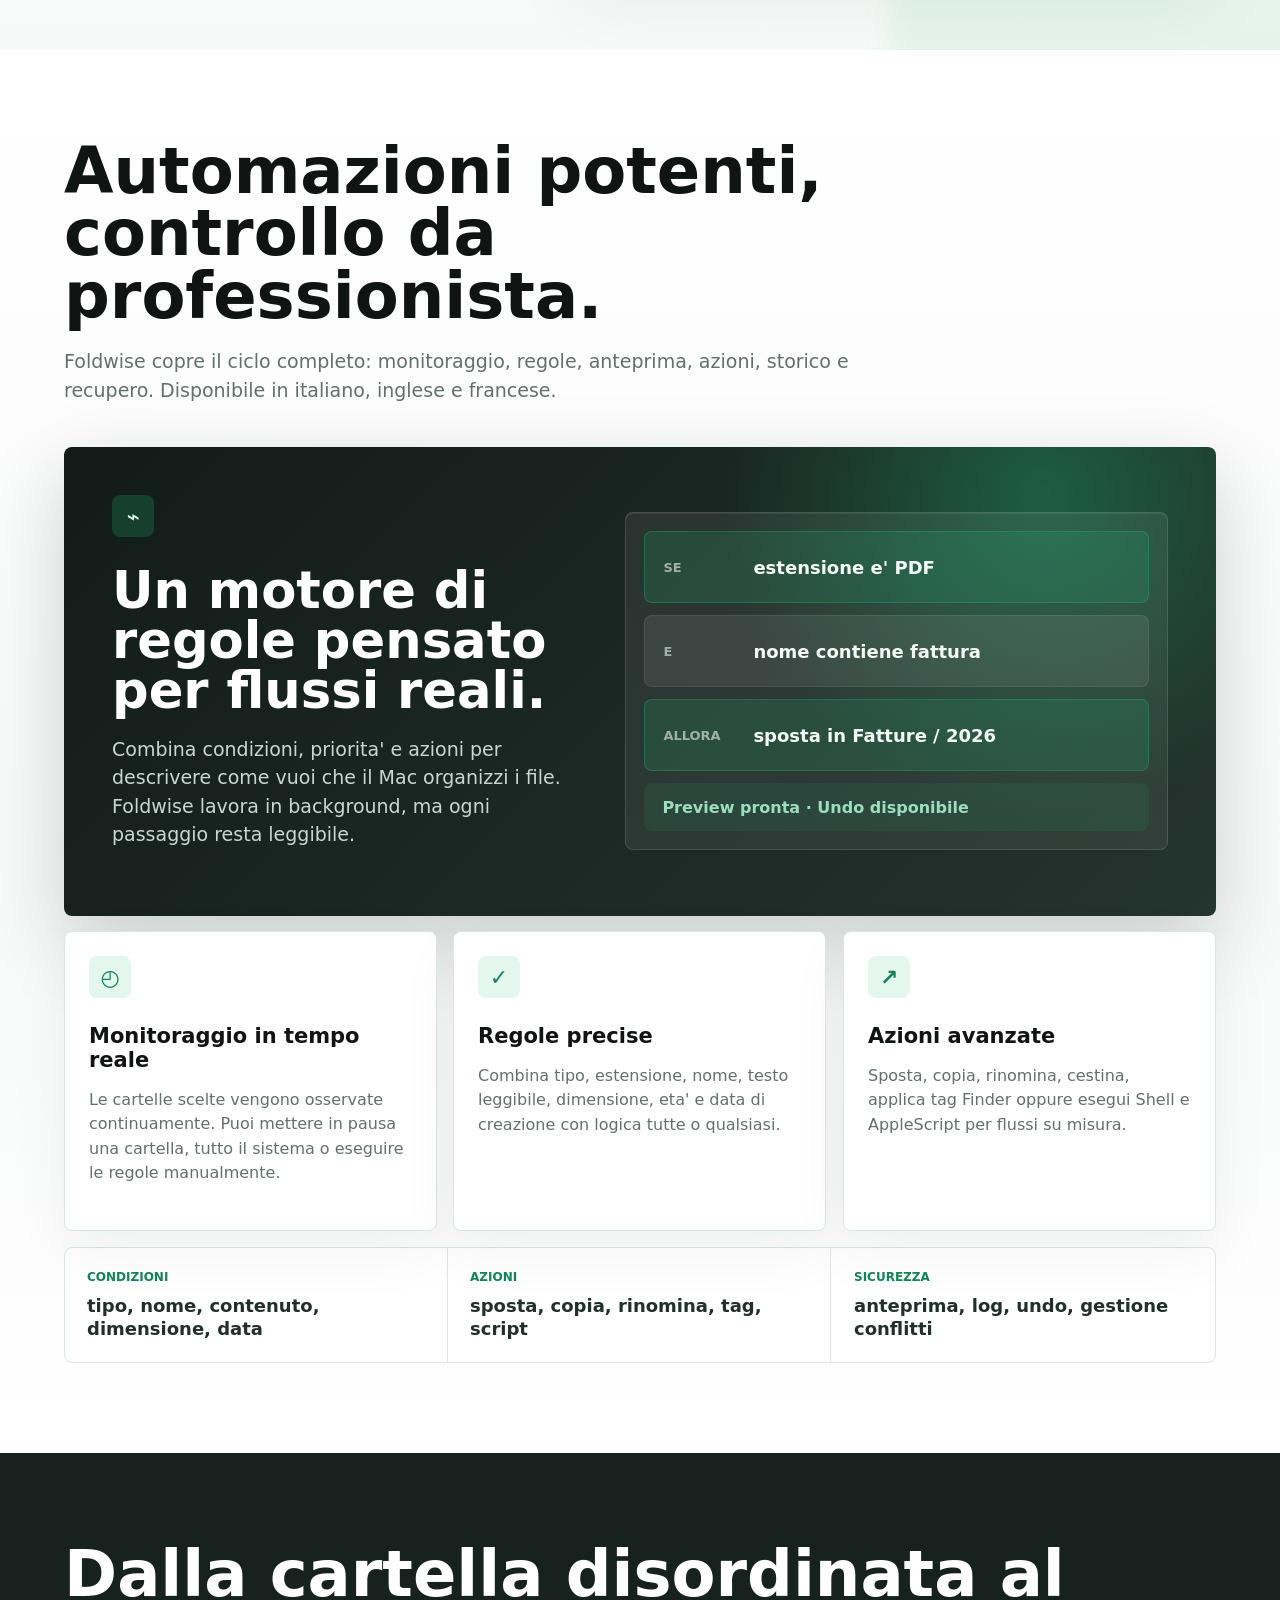
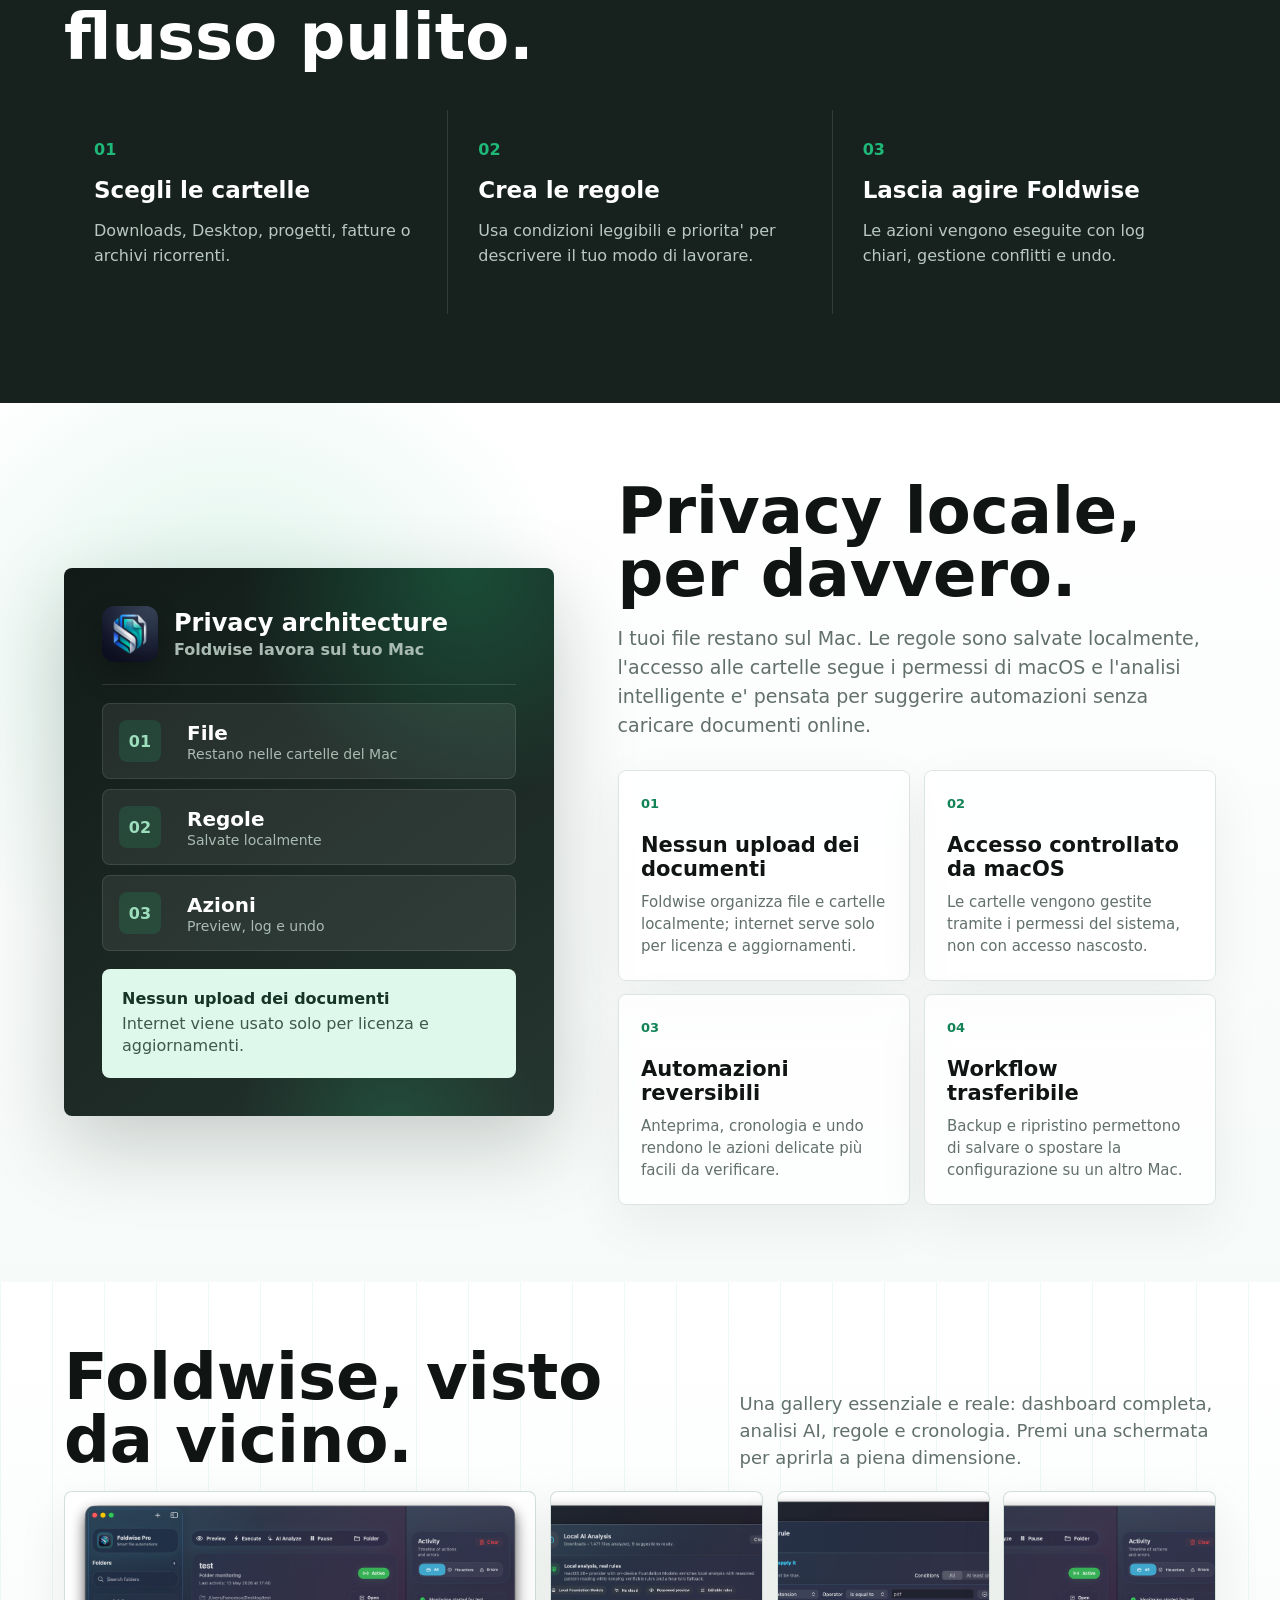
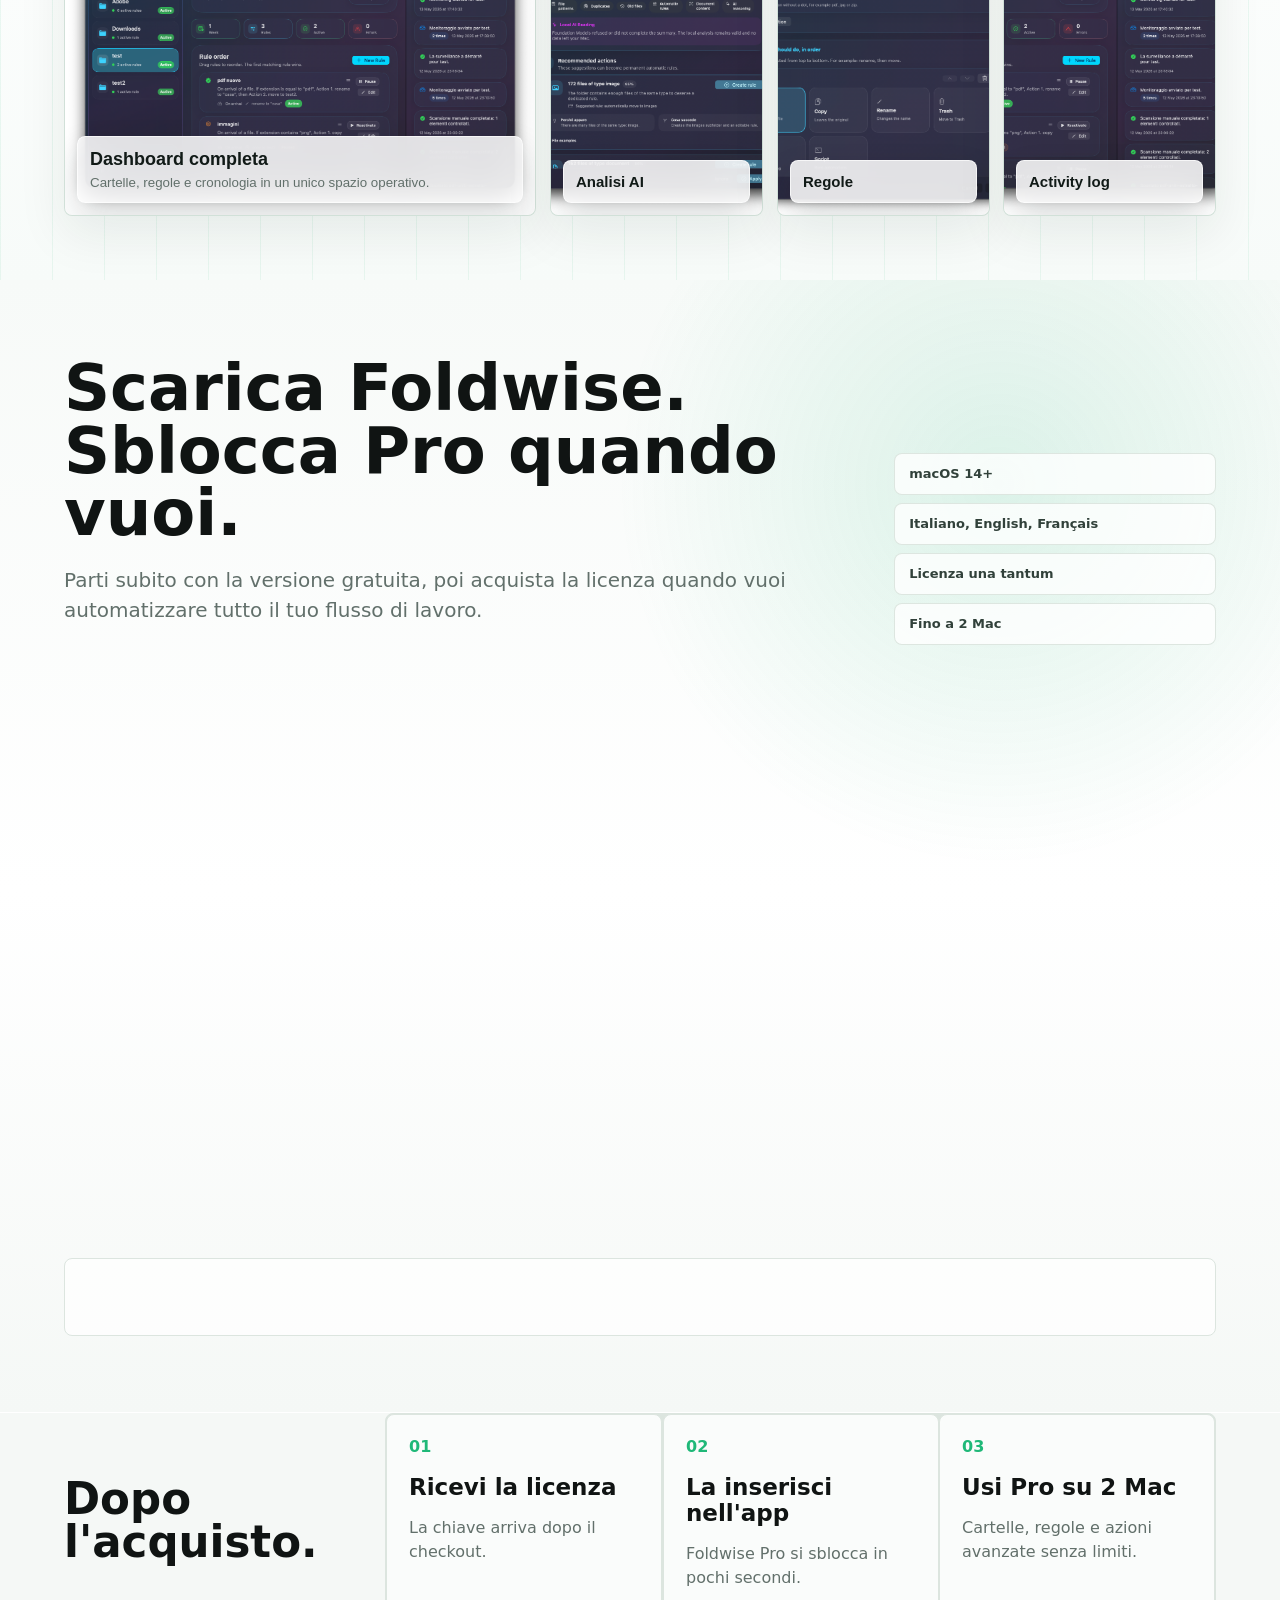
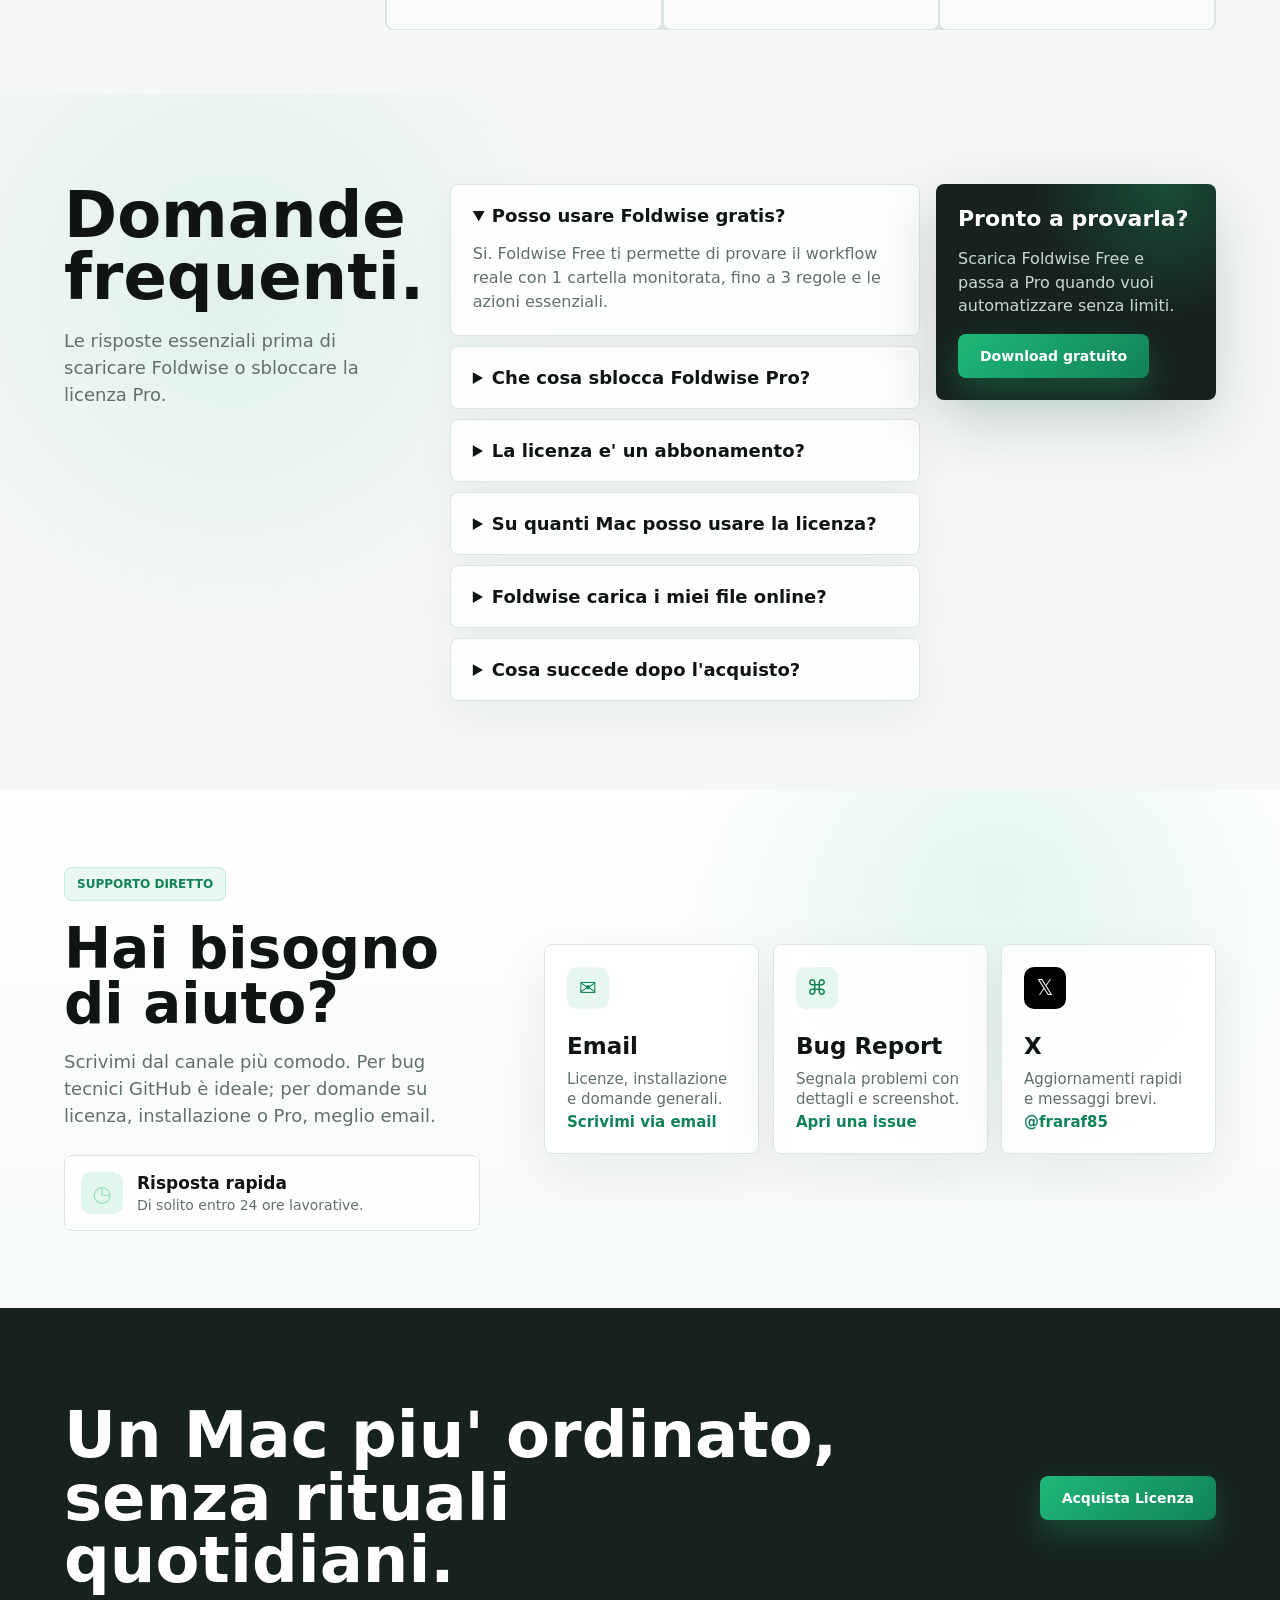
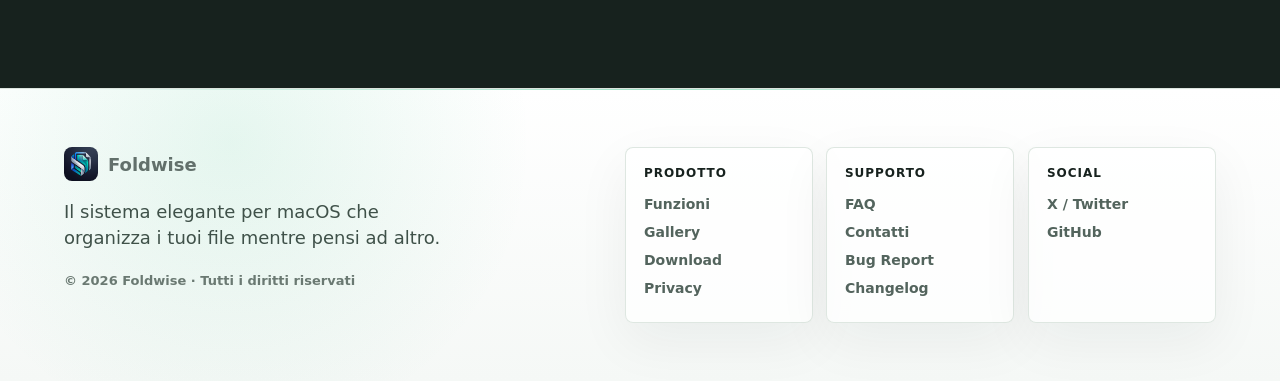
==== commit f622bbf2: "Update index.html" ====
--- a/docs/index.html
+++ b/docs/index.html
@@ -322,7 +322,7 @@
               <li>Azioni essenziali: sposta e cestina</li>
               <li>Perfetta per provare il workflow reale</li>
             </ul>
-            <a class="button secondary download-button" href="https://github.com/frafra077/Foldwise/releases/download/v.1.0.0/Foldwise.1.0.dmg">Download gratuito</a>
+            <a class="button secondary download-button" href="https://github.com/frafra077/Foldwise/releases/download/v.1.0.1/Foldwise.1.0.1.dmg">Download gratuito</a>
           </article>
           <article class="plan pro">
             <div class="offer-banner">Offerta lancio</div>
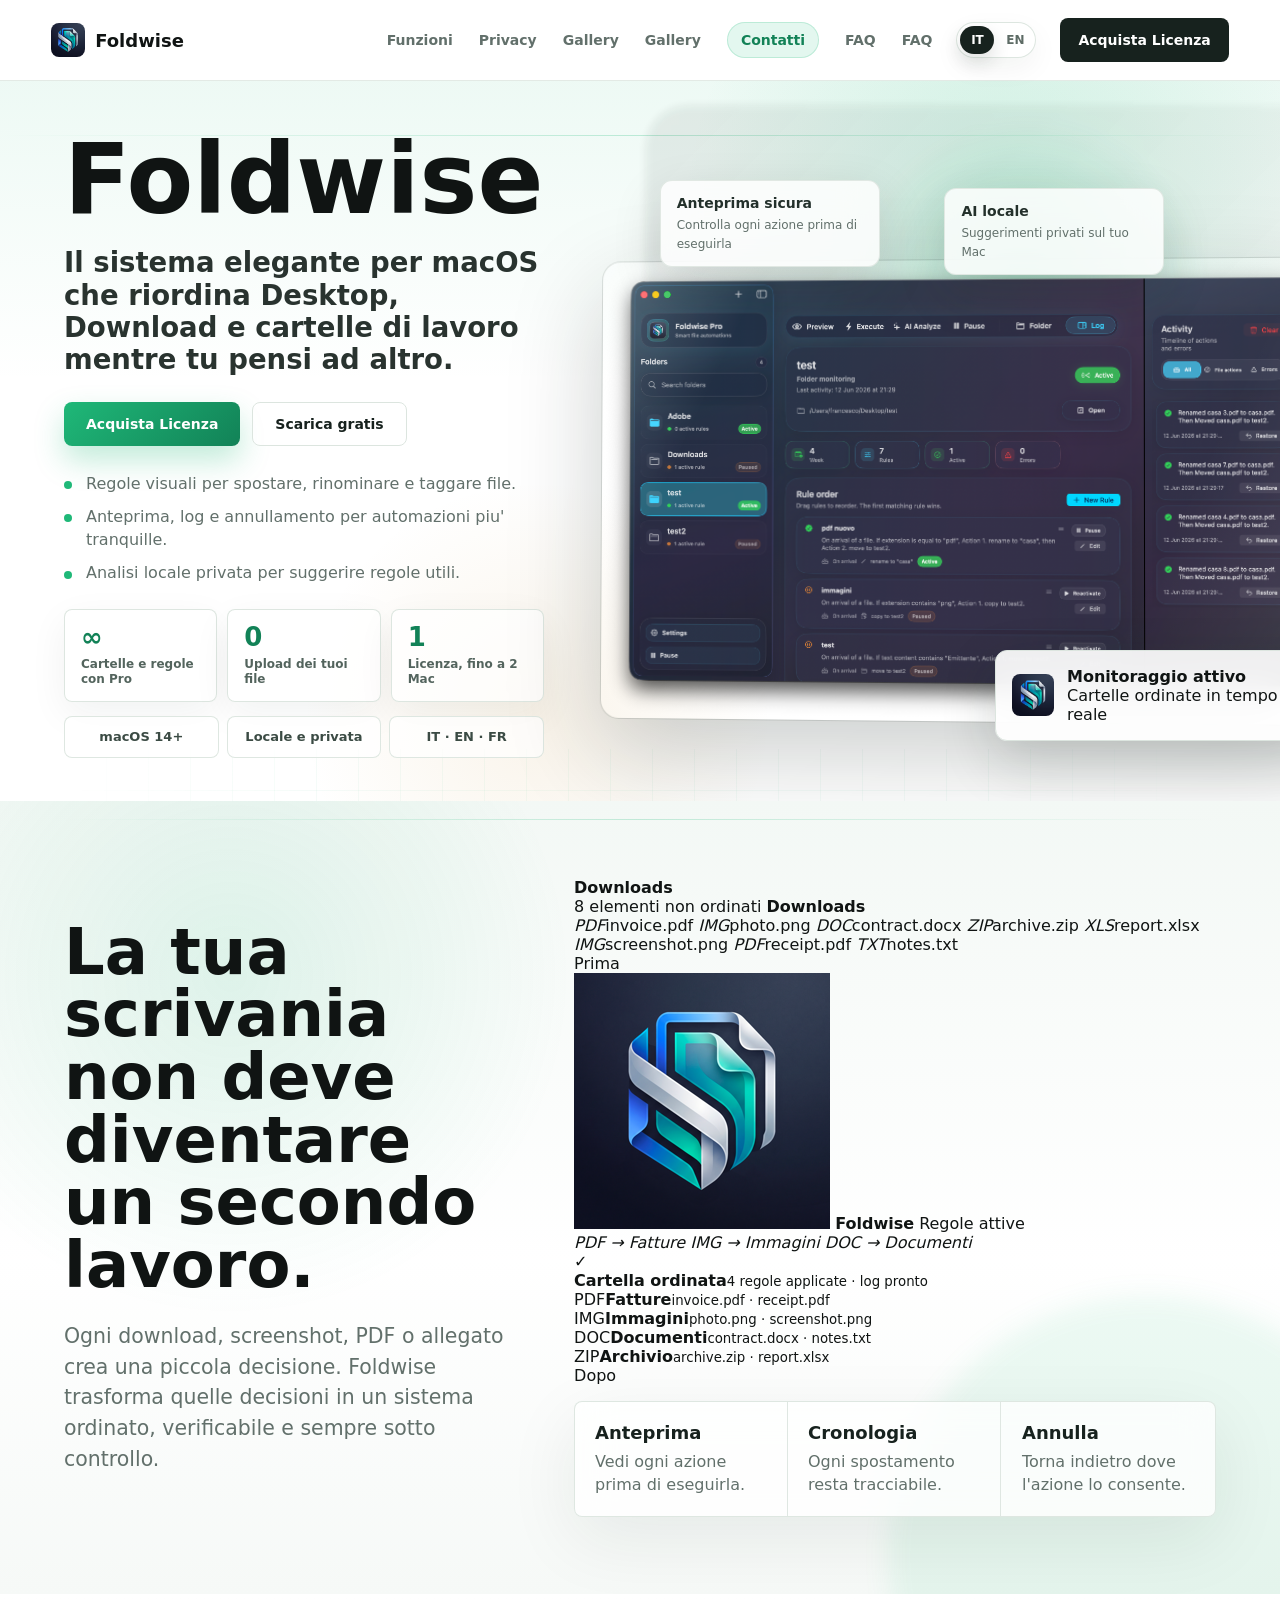
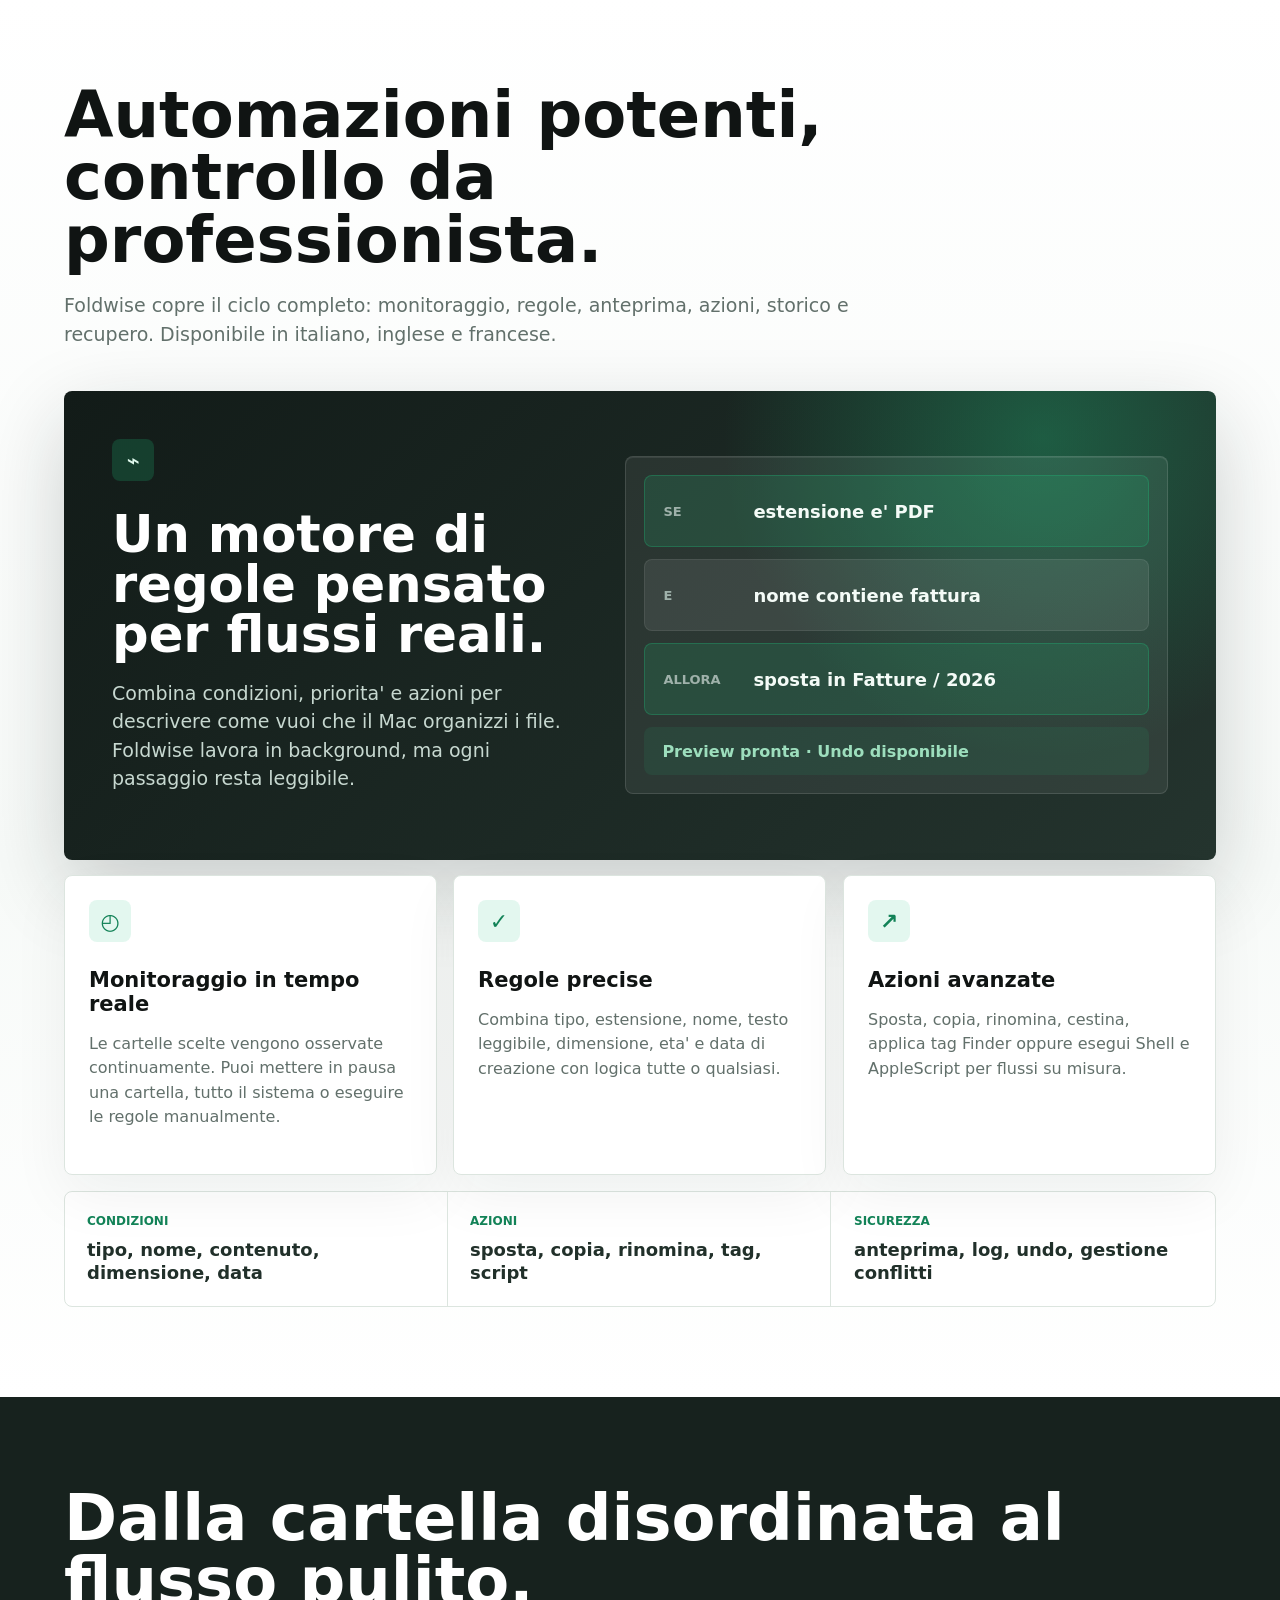
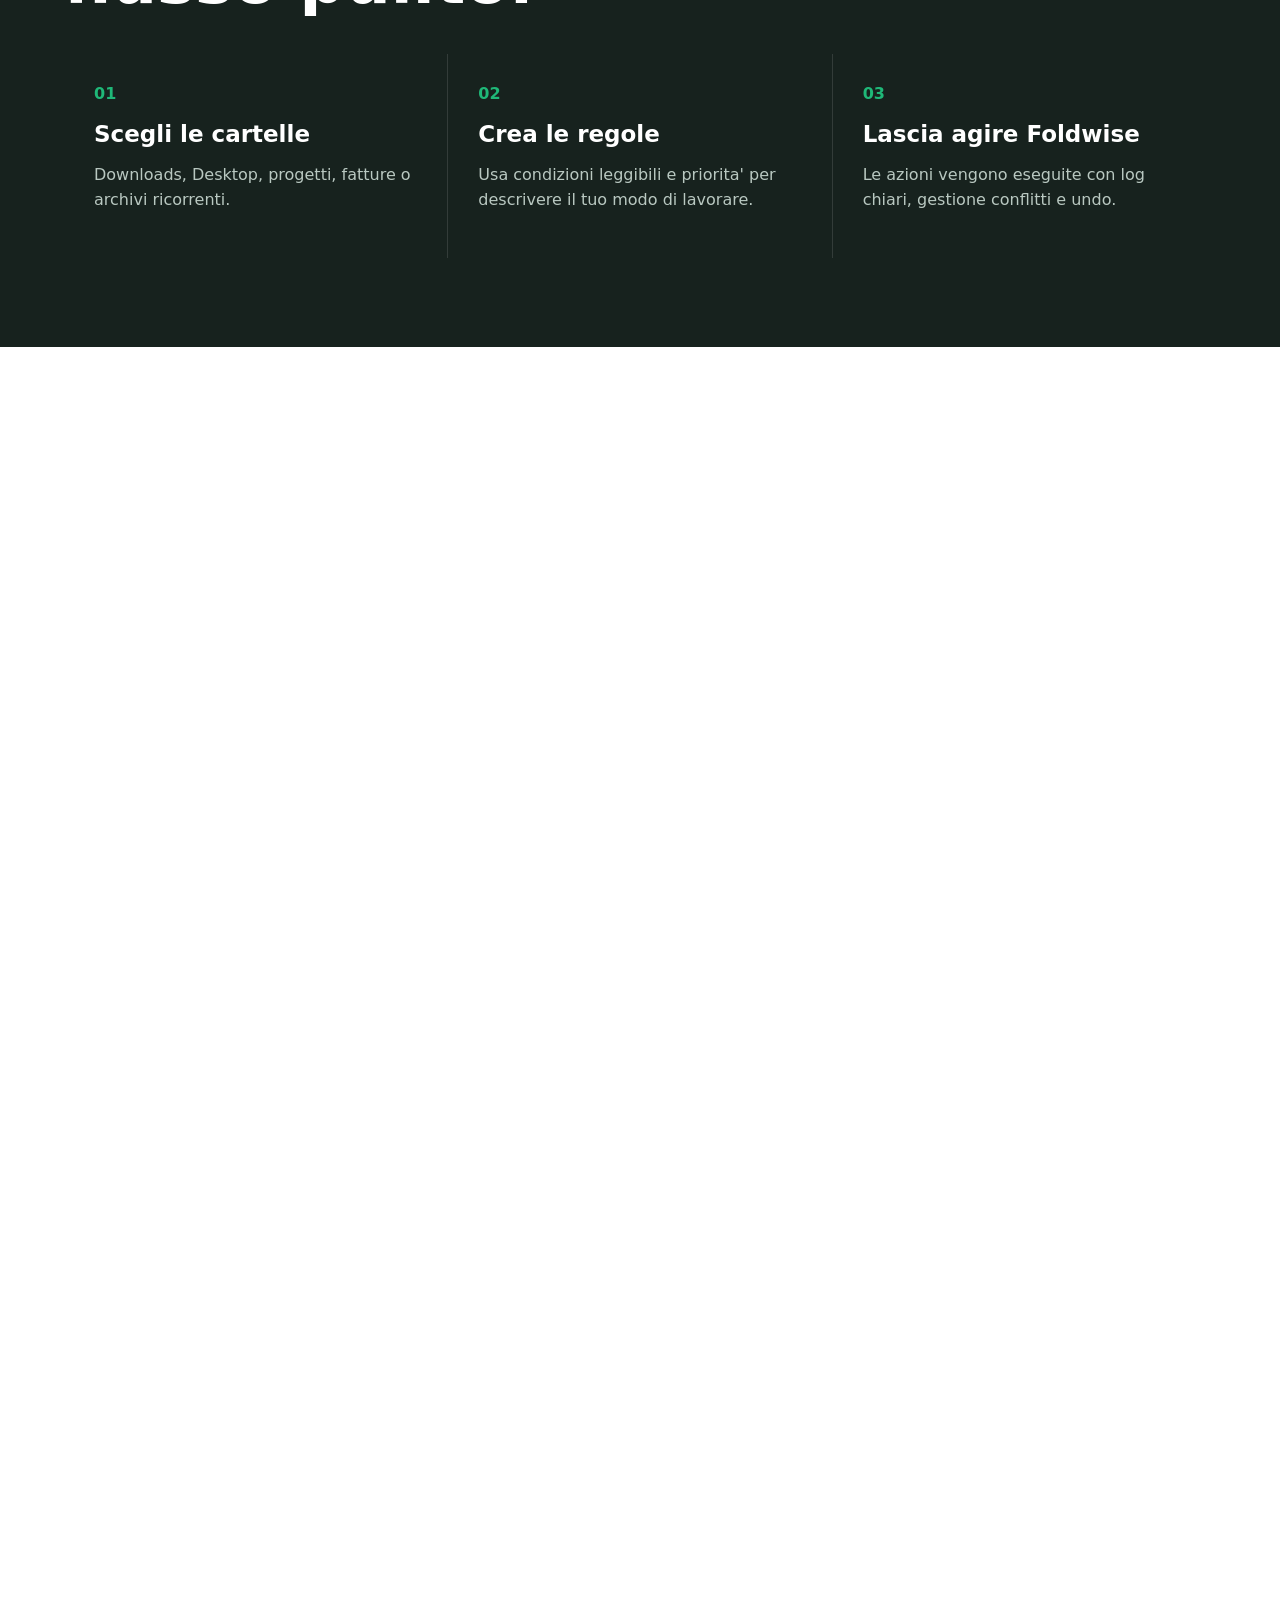
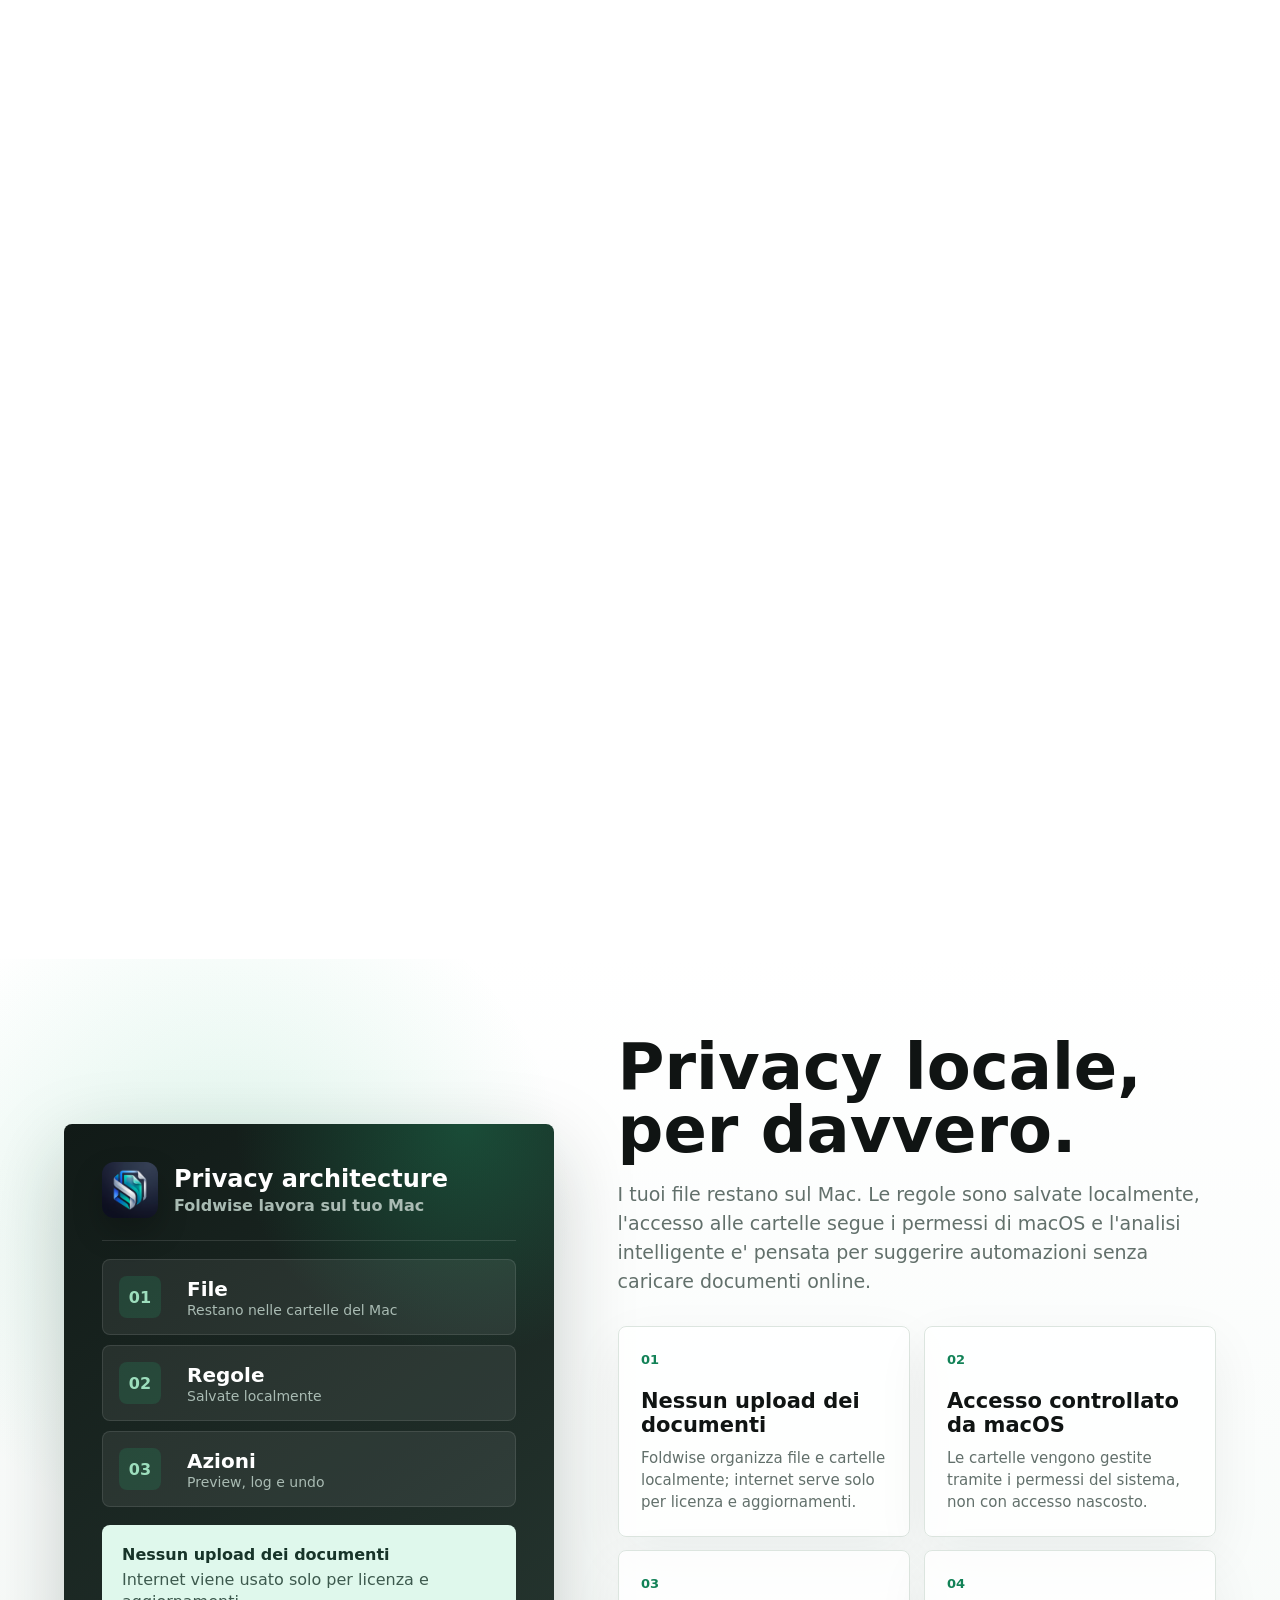
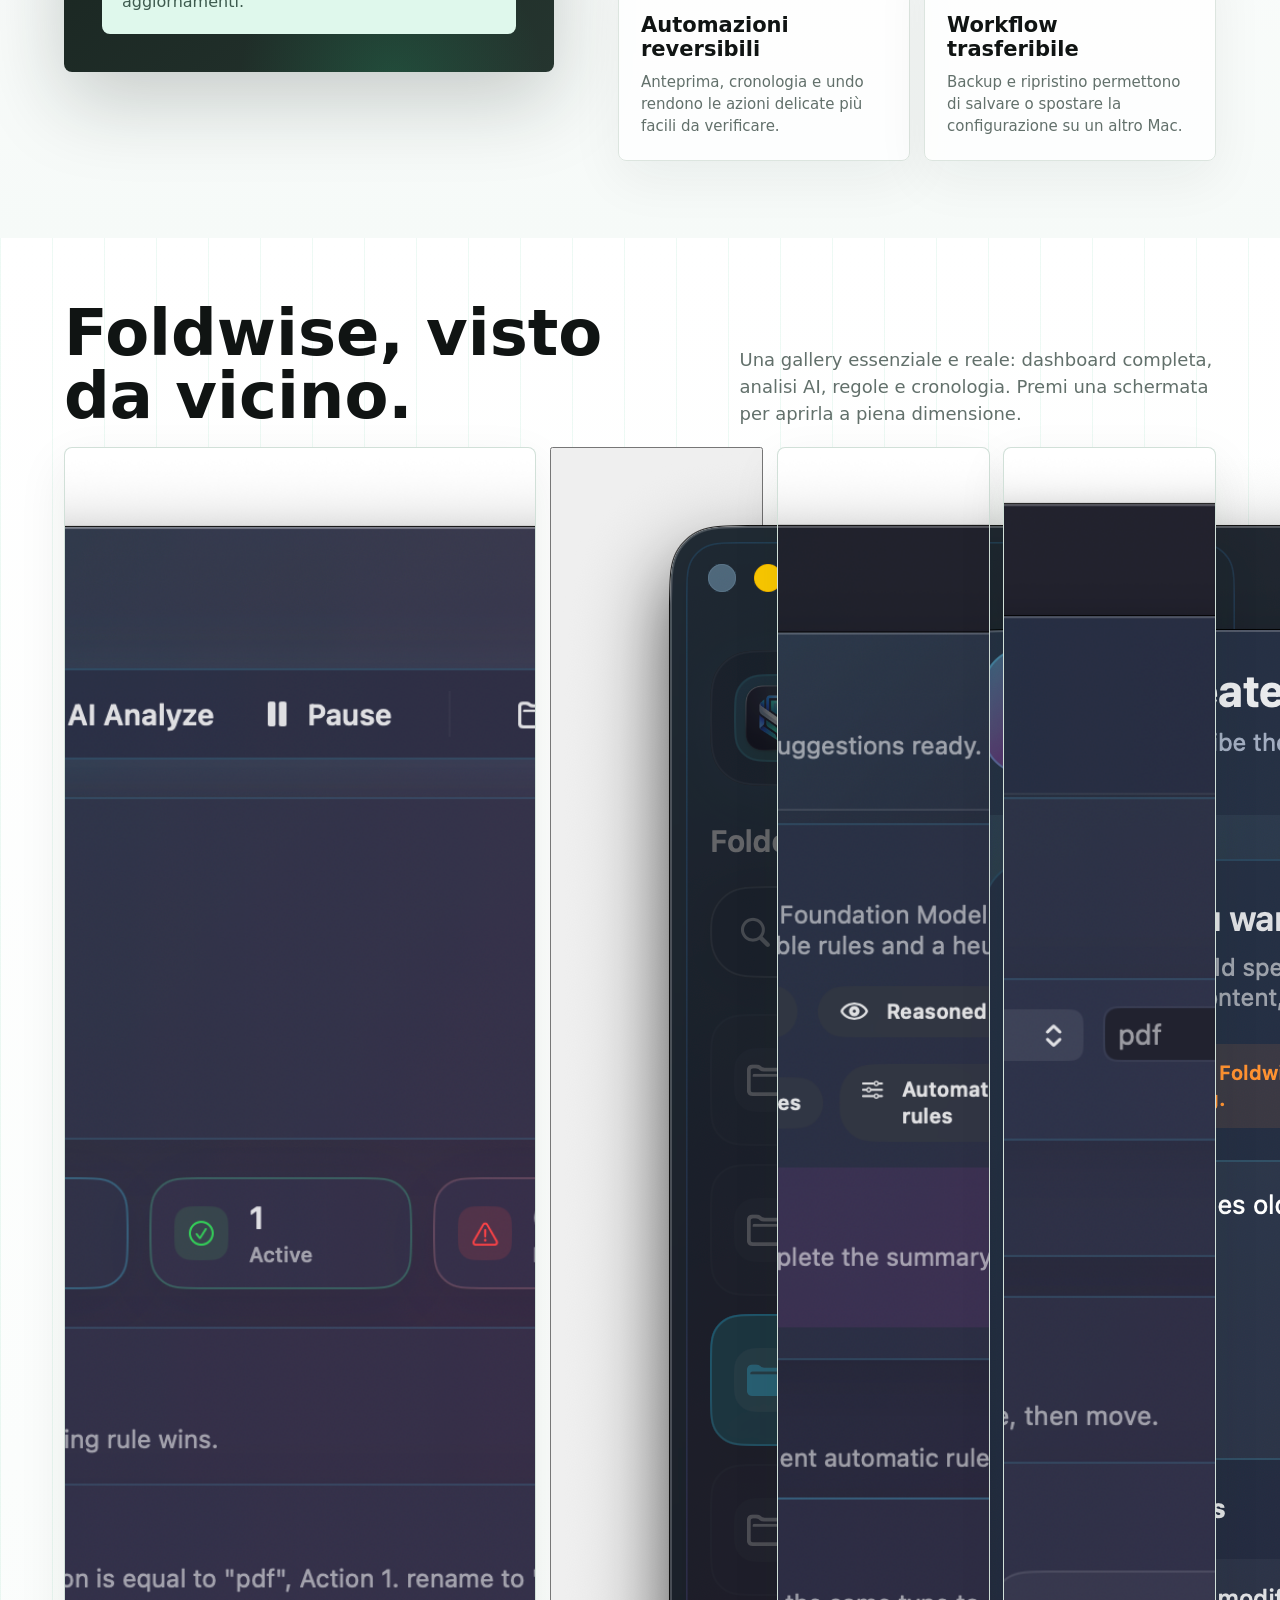
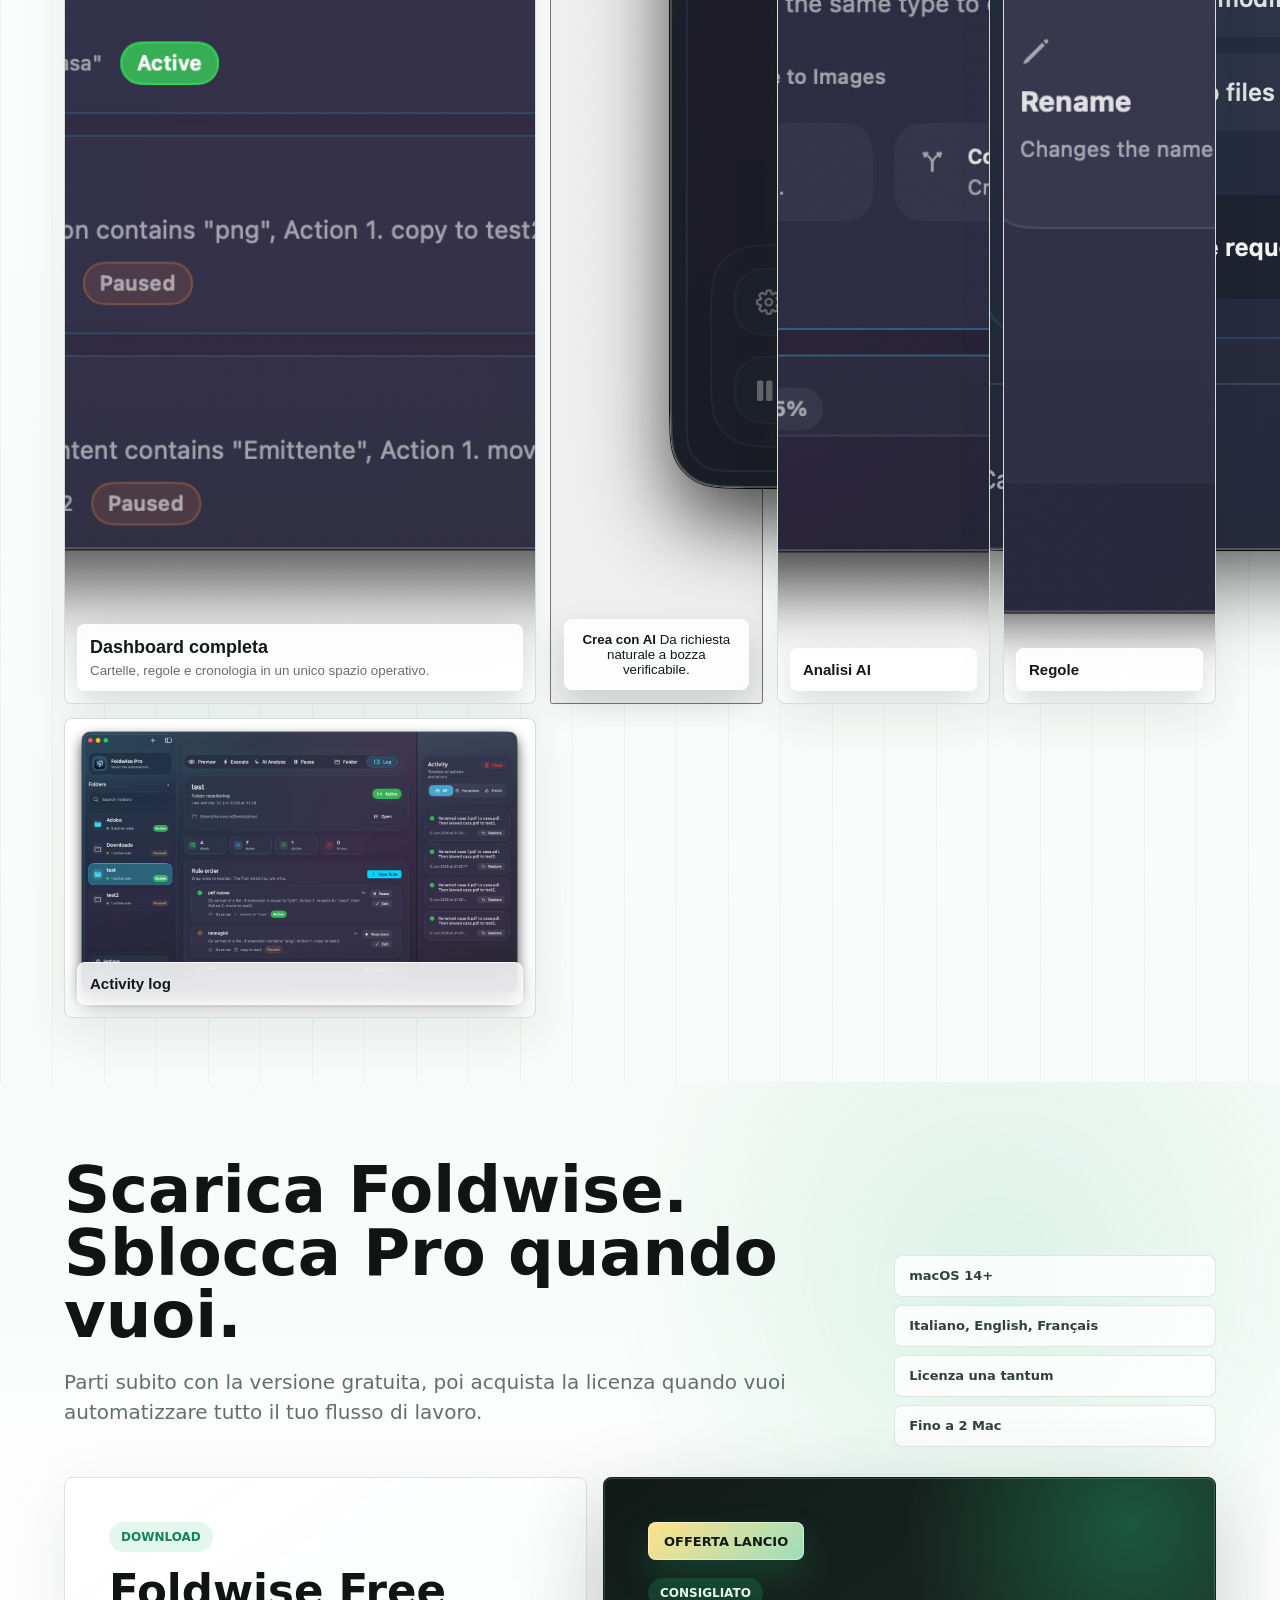
==== commit 22b8f8ba: "Update index.html" ====
--- a/docs/index.html
+++ b/docs/index.html
@@ -24,6 +24,7 @@
       <div class="header-actions" id="site-menu">
         <nav class="nav" aria-label="Navigazione principale">
           <a href="#funzioni">Funzioni</a>
+          <a href="#crea-con-ai"><span class="nav-ai-beta-text">Crea con AI</span> <span class="nav-badge">Beta</span></a>
           <a href="#privacy">Privacy</a>
           <a href="#gallery">Gallery</a>
           <a class="nav-download" href="#download">Download</a>
@@ -86,55 +87,65 @@
         </div>
       </section>
 
-      <section class="section problem">
+      <section id="problema" class="section problem">
         <div class="problem-intro">
           <h2>La tua scrivania non deve diventare un secondo lavoro.</h2>
           <p>
             Ogni download, screenshot, PDF o allegato crea una piccola decisione. Foldwise trasforma quelle decisioni in un sistema ordinato, verificabile e sempre sotto controllo.
           </p>
         </div>
-        <div class="problem-system" aria-label="Confronto tra disordine manuale e automazione Foldwise">
-          <div class="comparison">
-            <article class="compare-card before">
-              <span class="compare-icon">!</span>
-              <h3>Senza Foldwise</h3>
-              <ul>
-                <li>Download accumulati per giorni.</li>
-                <li>File rinominati a mano, quando ti ricordi.</li>
-                <li>Nessuna traccia chiara di cosa e' cambiato.</li>
-              </ul>
-            </article>
-            <div class="compare-arrow">→</div>
-            <article class="compare-card after">
-              <span class="compare-icon">✓</span>
-              <h3>Con Foldwise</h3>
-              <ul>
-                <li>Regole attive appena arriva un file.</li>
-                <li>Preview prima di applicare modifiche.</li>
-                <li>Log e undo per lavorare senza ansia.</li>
-              </ul>
-            </article>
-          </div>
-
-          <div class="file-pipeline">
-            <div class="incoming-stack">
-              <small>File in arrivo</small>
-              <span>invoice.pdf</span>
-              <span>screenshot.png</span>
-              <span>report-final.zip</span>
-            </div>
-            <div class="automation-core">
+        <div class="problem-system" aria-label="Animazione da cartella disordinata a cartelle ordinate con Foldwise">
+          <div class="folder-organizer-demo" aria-hidden="true">
+            <div class="folder-scene folder-chaos">
+              <div class="folder-window">
+                <div class="folder-titlebar">
+                  <span class="folder-dot red"></span>
+                  <span class="folder-dot yellow"></span>
+                  <span class="folder-dot green"></span>
+                  <strong>Downloads</strong>
+                </div>
+                <div class="messy-files">
+                  <div class="chaos-toolbar">
+                    <span>8 elementi non ordinati</span>
+                    <strong>Downloads</strong>
+                  </div>
+                  <span class="demo-file pdf file-1"><i>PDF</i>invoice.pdf</span>
+                  <span class="demo-file image file-2"><i>IMG</i>photo.png</span>
+                  <span class="demo-file doc file-3"><i>DOC</i>contract.docx</span>
+                  <span class="demo-file zip file-4"><i>ZIP</i>archive.zip</span>
+                  <span class="demo-file sheet file-5"><i>XLS</i>report.xlsx</span>
+                  <span class="demo-file image file-6"><i>IMG</i>screenshot.png</span>
+                  <span class="demo-file pdf file-7"><i>PDF</i>receipt.pdf</span>
+                  <span class="demo-file doc file-8"><i>TXT</i>notes.txt</span>
+                </div>
+              </div>
+              <span class="scene-label">Prima</span>
+            </div>
+
+            <div class="foldwise-sorter">
               <img src="assets/foldwise-icon.png" alt="" />
-              <div>
-                <strong>Regole Foldwise</strong>
-                <small>tipo, nome, data, contenuto</small>
-              </div>
-            </div>
-            <div class="organized-stack">
-              <small>Destinazioni ordinate</small>
-              <span>Fatture</span>
-              <span>Screenshot</span>
-              <span>Archivio</span>
+              <strong>Foldwise</strong>
+              <span>Regole attive</span>
+              <div class="sorter-rules">
+                <em>PDF → Fatture</em>
+                <em>IMG → Immagini</em>
+                <em>DOC → Documenti</em>
+              </div>
+              <div class="sorter-pulse"></div>
+            </div>
+
+            <div class="folder-scene folder-clean">
+              <div class="organized-board">
+                <div class="organized-status">
+                  <span>✓</span>
+                  <div><strong>Cartella ordinata</strong><small>4 regole applicate · log pronto</small></div>
+                </div>
+                <div class="organized-folder invoices"><span>PDF</span><strong>Fatture</strong><small>invoice.pdf · receipt.pdf</small></div>
+                <div class="organized-folder images"><span>IMG</span><strong>Immagini</strong><small>photo.png · screenshot.png</small></div>
+                <div class="organized-folder docs"><span>DOC</span><strong>Documenti</strong><small>contract.docx · notes.txt</small></div>
+                <div class="organized-folder archive"><span>ZIP</span><strong>Archivio</strong><small>archive.zip · report.xlsx</small></div>
+              </div>
+              <span class="scene-label">Dopo</span>
             </div>
           </div>
 
@@ -210,6 +221,260 @@
             <div><span>01</span><strong>Scegli le cartelle</strong><p>Downloads, Desktop, progetti, fatture o archivi ricorrenti.</p></div>
             <div><span>02</span><strong>Crea le regole</strong><p>Usa condizioni leggibili e priorita' per descrivere il tuo modo di lavorare.</p></div>
             <div><span>03</span><strong>Lascia agire Foldwise</strong><p>Le azioni vengono eseguite con log chiari, gestione conflitti e undo.</p></div>
+          </div>
+        </div>
+      </section>
+
+      <section id="crea-con-ai" class="section ai-beta-section">
+        <div class="ai-beta-container">
+          <div class="ai-beta-copy">
+            <span class="ai-beta-tag">AI Beta</span>
+            <h2 class="ai-beta-title"><span class="ai-title-text">Crea con AI</span> <span class="title-badge">Beta</span></h2>
+            <p class="ai-beta-lead">
+              Descrivi in parole semplici quello che vuoi fare e Foldwise prepara per te una bozza di regola già pronta da controllare, modificare e salvare.
+            </p>
+            <p class="ai-pro-note">Disponibile con Foldwise Pro.</p>
+            <div class="ai-beta-features">
+              <div class="ai-beta-feat-item">
+                <span class="feat-icon">✦</span>
+                <div>
+                  <strong class="feat-title-1">Richieste in linguaggio naturale</strong>
+                  <p class="feat-desc-1">Basta scrivere richieste naturali come <em>“sposta i PDF con fattura nel nome in Fatture”</em> oppure <em>“rinomina tutti i file aggiungendo la data di oggi”</em>.</p>
+                </div>
+              </div>
+              <div class="ai-beta-feat-item">
+                <span class="feat-icon">✓</span>
+                <div>
+                  <strong class="feat-title-2">Controllo e sicurezza prima di tutto</strong>
+                  <p class="feat-desc-2">È una funzione nuova, in beta, e può ancora commettere errori. Proprio per questo Foldwise non applica nulla alla cieca: prima ti mostra sempre una bozza leggibile, così resti tu ad avere il controllo finale.</p>
+                </div>
+              </div>
+              <div class="ai-beta-feat-item">
+                <span class="feat-icon">↗</span>
+                <div>
+                  <strong class="feat-title-3">Un sistema che cresce con te</strong>
+                  <p class="feat-desc-3">La parte più bella è che cresce con noi. Più la evolviamo, più diventa capace di capire richieste reali, sfumature di linguaggio e casi complessi, mantenendo un approccio locale, pratico e verificabile.</p>
+                </div>
+              </div>
+            </div>
+            <p class="ai-beta-footnote">
+              * "Crea con AI" è una funzione riservata a Foldwise Pro. Per sfruttarla al massimo sono richiesti macOS 26+ e processori Apple Silicon (da M1 in su). Sugli altri dispositivi la funzione è utilizzabile con limitazioni.
+            </p>
+          </div>
+
+          <div class="ai-preview-media">
+            <!-- Simulatore ad alta fedeltà dell'app reale -->
+            <div class="ai-simulator">
+              <!-- Header -->
+              <div class="sim-header">
+                <div class="sim-dots-title-row">
+                  <div class="sim-dots">
+                    <span class="dot close"></span>
+                    <span class="dot minimize"></span>
+                    <span class="dot expand"></span>
+                  </div>
+                  <div class="sim-title-wrapper">
+                    <div class="sparkle-app-icon">
+                      <svg viewBox="0 0 24 24" fill="currentColor">
+                        <path d="M12 2l2.4 7.6L22 12l-7.6 2.4L12 22l-2.4-7.6L2 12l7.6-2.4L12 2zM5.5 4.5l1.2 3.8L10.5 9.5l-3.8 1.2L5.5 14.5l-1.2-3.8L0.5 9.5l3.8-1.2z" />
+                      </svg>
+                    </div>
+                    <div class="sim-title">
+                      <span id="ai-sim-title-text">Create rule with AI (Beta)</span>
+                      <span class="pro-badge">PRO</span>
+                    </div>
+                  </div>
+                </div>
+                <div class="sim-header-desc" id="ai-sim-header-desc">Describe the automation you want for task. Foldwise prepares a local draft and saves it only when you confirm.</div>
+              </div>
+
+              <!-- Workspace a 2 colonne -->
+              <div class="sim-workspace">
+                <!-- Colonna Sinistra (Input prompt) -->
+                <div class="sim-col-left">
+                  <h3 id="ai-sim-left-title">What do you want to automate?</h3>
+                  <p class="sim-left-desc" id="ai-sim-left-desc">Write as you would speak to a person. You can specify file type, words in the name or content, age, folder, rename, tag, or schedule.</p>
+                  
+                  <div class="sim-warning-box">
+                    <span class="warn-icon">⚠️</span>
+                    <span class="warn-text" id="ai-sim-warning-text">Beta feature: Foldwise can make mistakes. Always review the draft before saving.</span>
+                  </div>
+
+                  <div class="sim-input-box">
+                    <div class="sim-textarea-container">
+                      <div class="sim-textarea-typing" id="ai-prompt-typing"></div>
+                      <span class="cursor">|</span>
+                    </div>
+                  </div>
+
+                  <div class="sim-examples-box">
+                    <h4 id="ai-sim-examples-title">Quick examples</h4>
+                    <div class="sim-example-item" id="ai-sim-example-1">
+                      <span class="example-sparkle">✦</span>
+                      <span id="ai-sim-ex-text-1">Rename all files by adding today's date as a prefix</span>
+                    </div>
+                    <div class="sim-example-item" id="ai-sim-example-2">
+                      <span class="example-sparkle">✦</span>
+                      <span id="ai-sim-ex-text-2">Move all PDFs with invoice in the name to the Invoices folder</span>
+                    </div>
+                  </div>
+
+                  <div class="sim-left-actions">
+                    <button type="button" class="sim-action-btn improve" id="ai-sim-btn-improve" disabled>
+                      <span class="btn-icon">✦</span>
+                      <span id="ai-sim-text-improve">Improve request</span>
+                    </button>
+                    <button type="button" class="sim-action-btn generate" id="ai-sim-btn-generate" disabled>
+                      <span class="btn-icon">✦</span>
+                      <span id="ai-sim-text-generate">Generate draft</span>
+                    </button>
+                  </div>
+                </div>
+
+                <!-- Colonna Destra (Rule draft) -->
+                <div class="sim-col-right" id="ai-sim-col-right">
+                  <div class="sim-right-header">
+                    <h3 id="ai-sim-right-title">Rule draft</h3>
+                    <p class="sim-right-desc" id="ai-sim-right-desc">Review what will be created. You can always edit it later.</p>
+                  </div>
+
+                  <!-- Stato 1: Nessuna bozza -->
+                  <div class="sim-state-empty" id="ai-sim-state-empty">
+                    <div class="empty-icon-wrapper">
+                      <div class="empty-search-icon">
+                        <span class="search-glass">🔍</span>
+                        <span class="empty-sparkle">✦</span>
+                      </div>
+                    </div>
+                    <h4 id="ai-sim-empty-title">No draft yet</h4>
+                    <p id="ai-sim-empty-desc">Foldwise does not run anything automatically: it first creates a readable draft, then you decide whether to save it.</p>
+                  </div>
+
+                  <!-- Stato 2: Caricamento AI -->
+                  <div class="sim-state-loading" id="ai-sim-state-loading">
+                    <div class="spinner"></div>
+                    <p id="ai-sim-loading-text">Processing draft with local AI...</p>
+                  </div>
+
+                  <!-- Stato 3: Regola Generata -->
+                  <div class="sim-state-generated" id="ai-sim-state-generated">
+                    <!-- Local AI Engine -->
+                    <div class="sim-card local-engine">
+                      <span class="card-icon"><svg viewBox="0 0 24 24" fill="none" stroke="currentColor" stroke-width="2" stroke-linecap="round" stroke-linejoin="round"><path d="M12 2a4 4 0 0 0-4 4 4 4 0 0 0 0 .52A5.5 5.5 0 0 0 2.5 12a5.5 5.5 0 0 0 5.5 5.5h8A5.5 5.5 0 0 0 21.5 12a5.5 5.5 0 0 0-5.5-5.5 4 4 0 0 0 0-.52 4 4 0 0 0-4-4Z"></path><path d="M9 12h6"></path><path d="M12 9v6"></path></svg></span>
+                      <div class="card-content">
+                        <div class="card-label" id="ai-sim-card-engine-title">LOCAL AI ENGINE</div>
+                        <div class="card-value" id="ai-sim-card-engine-desc">Foundation Models active: Foldwise is using the full on-device AI available on this Mac.</div>
+                      </div>
+                    </div>
+
+                    <!-- I Understood That -->
+                    <div class="sim-card understood-card" id="ai-sim-card-understood">
+                      <span class="card-icon purple"><svg viewBox="0 0 24 24" fill="none" stroke="currentColor" stroke-width="2" stroke-linecap="round" stroke-linejoin="round"><path d="M9.937 15.5A2 2 0 0 0 8.5 14.063l-6.135-1.582a.5.5 0 0 1 0-.962L8.5 9.936A2 2 0 0 0 9.937 8.5l1.582-6.135a.5.5 0 0 1 .963 0L14.063 8.5A2 2 0 0 0 15.5 9.937l6.135 1.581a.5.5 0 0 1 0 .964L15.5 14.063a2 2 0 0 0-1.437 1.437l-1.582 6.135a.5.5 0 0 1-.963 0z"></path></svg></span>
+                      <div class="card-content">
+                        <div class="card-label purple" id="ai-sim-card-understood-title">I UNDERSTOOD THAT</div>
+                        <div class="card-value bold" id="ai-sim-card-understood-desc">Every day at 02:00, Foldwise will check all files and then action 1: rename with "{data}_{nome}".</div>
+                        <div class="card-subtext" id="ai-sim-card-understood-sub">Automatic check: you can adjust every detail before saving.</div>
+                        <ul class="understood-checklist" id="ai-sim-card-understood-list">
+                          <!-- Generato da JS -->
+                        </ul>
+                      </div>
+                    </div>
+
+                    <!-- Name -->
+                    <div class="sim-card name-card">
+                      <span class="card-icon blue"><svg viewBox="0 0 24 24" fill="none" stroke="currentColor" stroke-width="2" stroke-linecap="round" stroke-linejoin="round"><line x1="4" y1="6" x2="20" y2="6"></line><line x1="4" y1="12" x2="20" y2="12"></line><line x1="4" y1="18" x2="12" y2="18"></line></svg></span>
+                      <div class="card-content">
+                        <div class="card-label blue" id="ai-sim-card-name-title">NAME</div>
+                        <div class="card-value" id="ai-sim-card-name-val">Add today's date to filenames</div>
+                      </div>
+                    </div>
+
+                    <!-- Activation -->
+                    <div class="sim-card activation-card">
+                      <span class="card-icon blue"><svg viewBox="0 0 24 24" fill="none" stroke="currentColor" stroke-width="2" stroke-linecap="round" stroke-linejoin="round"><circle cx="12" cy="12" r="10"></circle><polyline points="12 6 12 12 16 14"></polyline></svg></span>
+                      <div class="card-content">
+                        <div class="card-label blue" id="ai-sim-card-act-title">ACTIVATION</div>
+                        <div class="card-value" id="ai-sim-card-act-val">Every day at 02:00</div>
+                      </div>
+                    </div>
+
+                    <!-- Conditions (New) -->
+                    <div class="sim-card conditions-card" id="ai-sim-card-cond-wrapper" style="display: none;">
+                      <span class="card-icon blue"><svg viewBox="0 0 24 24" fill="none" stroke="currentColor" stroke-width="2" stroke-linecap="round" stroke-linejoin="round"><line x1="4" y1="21" x2="4" y2="14"></line><line x1="4" y1="10" x2="4" y2="3"></line><line x1="12" y1="21" x2="12" y2="12"></line><line x1="12" y1="8" x2="12" y2="3"></line><line x1="20" y1="21" x2="20" y2="16"></line><line x1="20" y1="12" x2="20" y2="3"></line><line x1="1" y1="14" x2="7" y2="14"></line><line x1="9" y1="8" x2="15" y2="8"></line><line x1="17" y1="16" x2="23" y2="16"></line></svg></span>
+                      <div class="card-content">
+                        <div class="card-label blue" id="ai-sim-card-cond-title">CONDITIONS</div>
+                        <div class="card-value" id="ai-sim-card-cond-val">Filters to apply</div>
+                      </div>
+                    </div>
+
+                    <!-- Actions -->
+                    <div class="sim-card actions-card">
+                      <span class="card-icon blue"><svg viewBox="0 0 24 24" fill="none" stroke="currentColor" stroke-width="2" stroke-linecap="round" stroke-linejoin="round"><polygon points="13 2 3 14 12 14 11 22 21 10 12 10 13 2"></polygon></svg></span>
+                      <div class="card-content">
+                        <div class="card-label blue" id="ai-sim-card-actions-title">ACTIONS</div>
+                        <div class="card-value-desc" id="ai-sim-card-actions-desc">Review the action order and adjust the operation type if needed.</div>
+                        
+                        <div class="action-dropdown-box">
+                          <div class="action-select">
+                            <span id="ai-sim-action-type">Rename to</span>
+                            <span class="select-arrows">↕</span>
+                          </div>
+                          <div class="action-input-val" id="ai-sim-action-input-val">{date}_{name}</div>
+                        </div>
+
+                        <!-- Ciano Tags per configuratore -->
+                        <div class="tag-section">
+                          <div class="tag-group">
+                            <span class="tag-group-label" id="ai-sim-tag-base">Base</span>
+                            <div class="tags-list">
+                              <span class="cyan-tag">Today's date</span>
+                              <span class="cyan-tag">Original name</span>
+                              <span class="cyan-tag">Extension</span>
+                            </div>
+                          </div>
+                          <div class="tag-group">
+                            <span class="tag-group-label" id="ai-sim-tag-dates">File dates</span>
+                            <div class="tags-list">
+                              <span class="cyan-tag">Creation date</span>
+                              <span class="cyan-tag">Modification date</span>
+                              <span class="cyan-tag">Modify DD-MM-YYYY</span>
+                            </div>
+                          </div>
+                          <div class="tag-group">
+                            <span class="tag-group-label" id="ai-sim-tag-transform">Transform name</span>
+                            <div class="tags-list">
+                              <span class="cyan-tag">Spaces to undersco...</span>
+                              <span class="cyan-tag">Lowercase</span>
+                              <span class="cyan-tag">Letters and number...</span>
+                              <span class="cyan-tag">Remove IMG_ prefix</span>
+                            </div>
+                          </div>
+                        </div>
+                      </div>
+                    </div>
+                  </div>
+                </div>
+              </div>
+
+              <!-- Window Footer -->
+              <div class="sim-footer">
+                <span class="sim-cancel" id="ai-sim-cancel-text">Cancel</span>
+                <div class="sim-footer-right">
+                  <div class="sim-ready-badge" id="ai-sim-ready-badge">
+                    <span class="ready-dot">✓</span>
+                    <span id="ai-sim-ready-text">Ready</span>
+                  </div>
+                  <button type="button" class="sim-create-btn" id="ai-sim-btn-create" disabled>
+                    <span class="btn-icon">✓</span>
+                    <span id="ai-sim-text-create">Create rule</span>
+                  </button>
+                </div>
+              </div>
+            </div>
+            <!-- SE SI VUOLE METTERE UNA GIF SUCCESSIVAMENTE:
+                 Nascondere o rimuovere il div .ai-simulator sopra, de-commentare il tag img sotto e inserire la GIF.
+            <img src="assets/crea-con-ai.gif" alt="Crea con AI Demo" class="ai-gif-media" style="display: none;">
+            -->
           </div>
         </div>
       </section>
@@ -266,7 +531,7 @@
       <section id="gallery" class="section gallery">
         <div class="gallery-heading">
           <h2>Foldwise, visto da vicino.</h2>
-          <p>Una gallery essenziale e reale: dashboard completa, cartelle, regole e cronologia. Premi una schermata per aprirla a piena dimensione.</p>
+          <p>Schermate reali dell'app: dashboard, Crea con AI, analisi locale, regole e cronologia. Premi una schermata per aprirla a piena dimensione.</p>
         </div>
         <div class="gallery-grid" aria-label="Gallery Foldwise">
           <button class="gallery-main gallery-item" type="button" data-gallery-src="assets/foldwise-app-home.png" data-gallery-title="Dashboard completa" data-gallery-caption="Cartelle, regole e cronologia nello stesso spazio operativo.">
@@ -274,6 +539,14 @@
             <div class="gallery-caption">
               <strong>Dashboard completa</strong>
               <span>Cartelle, regole e cronologia in un unico spazio operativo.</span>
+            </div>
+            <em>Apri</em>
+          </button>
+          <button class="gallery-feature gallery-item shot-create-ai" type="button" data-gallery-src="assets/foldwise-create-with-ai.png" data-gallery-title="Crea con AI" data-gallery-caption="La funzione Pro trasforma una richiesta in linguaggio naturale in una bozza di regola verificabile prima del salvataggio.">
+            <img src="assets/foldwise-create-with-ai.png" alt="Schermata Crea con AI di Foldwise con bozza regola pronta da verificare" />
+            <div class="gallery-caption">
+              <strong>Crea con AI</strong>
+              <span>Da richiesta naturale a bozza verificabile.</span>
             </div>
             <em>Apri</em>
           </button>
@@ -322,7 +595,7 @@
               <li>Azioni essenziali: sposta e cestina</li>
               <li>Perfetta per provare il workflow reale</li>
             </ul>
-            <a class="button secondary download-button" href="https://github.com/frafra077/Foldwise/releases/download/v.1.0.1/Foldwise.1.0.1.dmg">Download gratuito</a>
+            <a class="button secondary download-button" href="https://github.com/frafra077/Foldwise/releases/download/v.1.1.0/Foldwise.1.1.0.dmg">Download gratuito</a>
           </article>
           <article class="plan pro">
             <div class="offer-banner">Offerta lancio</div>
@@ -338,7 +611,7 @@
             <ul>
               <li>Cartelle e regole senza limiti</li>
               <li>Copia, rinomina, tag, script e azioni avanzate</li>
-              <li>AI locale privata e log completo</li>
+              <li>Crea con AI, AI locale privata e log completo</li>
               <li>Interfaccia multilingue: italiano, inglese e francese</li>
               <li>Aggiornamenti futuri inclusi, fino a 2 Mac</li>
             </ul>
@@ -374,7 +647,7 @@
             </details>
             <details>
               <summary>Che cosa sblocca Foldwise Pro?</summary>
-              <p>Pro rimuove i limiti su cartelle e regole, abilita azioni avanzate come copia, rinomina, tag e script, include AI locale privata e log completo.</p>
+              <p>Pro rimuove i limiti su cartelle e regole, abilita azioni avanzate come copia, rinomina, tag e script, include Crea con AI, AI locale privata e log completo.</p>
             </details>
             <details>
               <summary>La licenza e' un abbonamento?</summary>
@@ -453,6 +726,7 @@
         <div class="footer-col">
           <span class="footer-col-title">Prodotto</span>
           <a href="#funzioni">Funzioni</a>
+          <a href="#crea-con-ai"><span class="footer-ai-text">Crea con AI</span> <span class="nav-badge">Beta</span></a>
           <a href="#gallery">Gallery</a>
           <a href="#download">Download</a>
           <a href="#privacy">Privacy</a>
--- a/docs/styles.css
+++ b/docs/styles.css
@@ -371,6 +371,7 @@
   perspective: 1400px;
   width: 103%;
   margin-left: 1%;
+  padding-top: 82px;
   animation: screenshot-in 900ms 120ms cubic-bezier(0.2, 0.72, 0.2, 1) both;
 }
 
@@ -518,14 +519,14 @@
 }
 
 .chip-preview {
-  left: 6%;
-  top: -96px;
+  left: 8%;
+  top: 0;
   animation: float-soft 5.2s 400ms ease-in-out infinite;
 }
 
 .chip-ai {
-  right: 7%;
-  top: -72px;
+  right: 22%;
+  top: 8px;
   animation: float-soft 5.6s 900ms ease-in-out infinite;
 }
 
@@ -2186,6 +2187,7 @@
     max-width: 820px;
     width: 100%;
     margin-left: 0;
+    padding-top: 82px;
   }
 
   .hero-screenshot {
@@ -2194,6 +2196,12 @@
 
   .chip-preview {
     left: 12px;
+    top: 0;
+  }
+
+  .chip-ai {
+    right: 12px;
+    top: 8px;
   }
 
   .feature-grid,
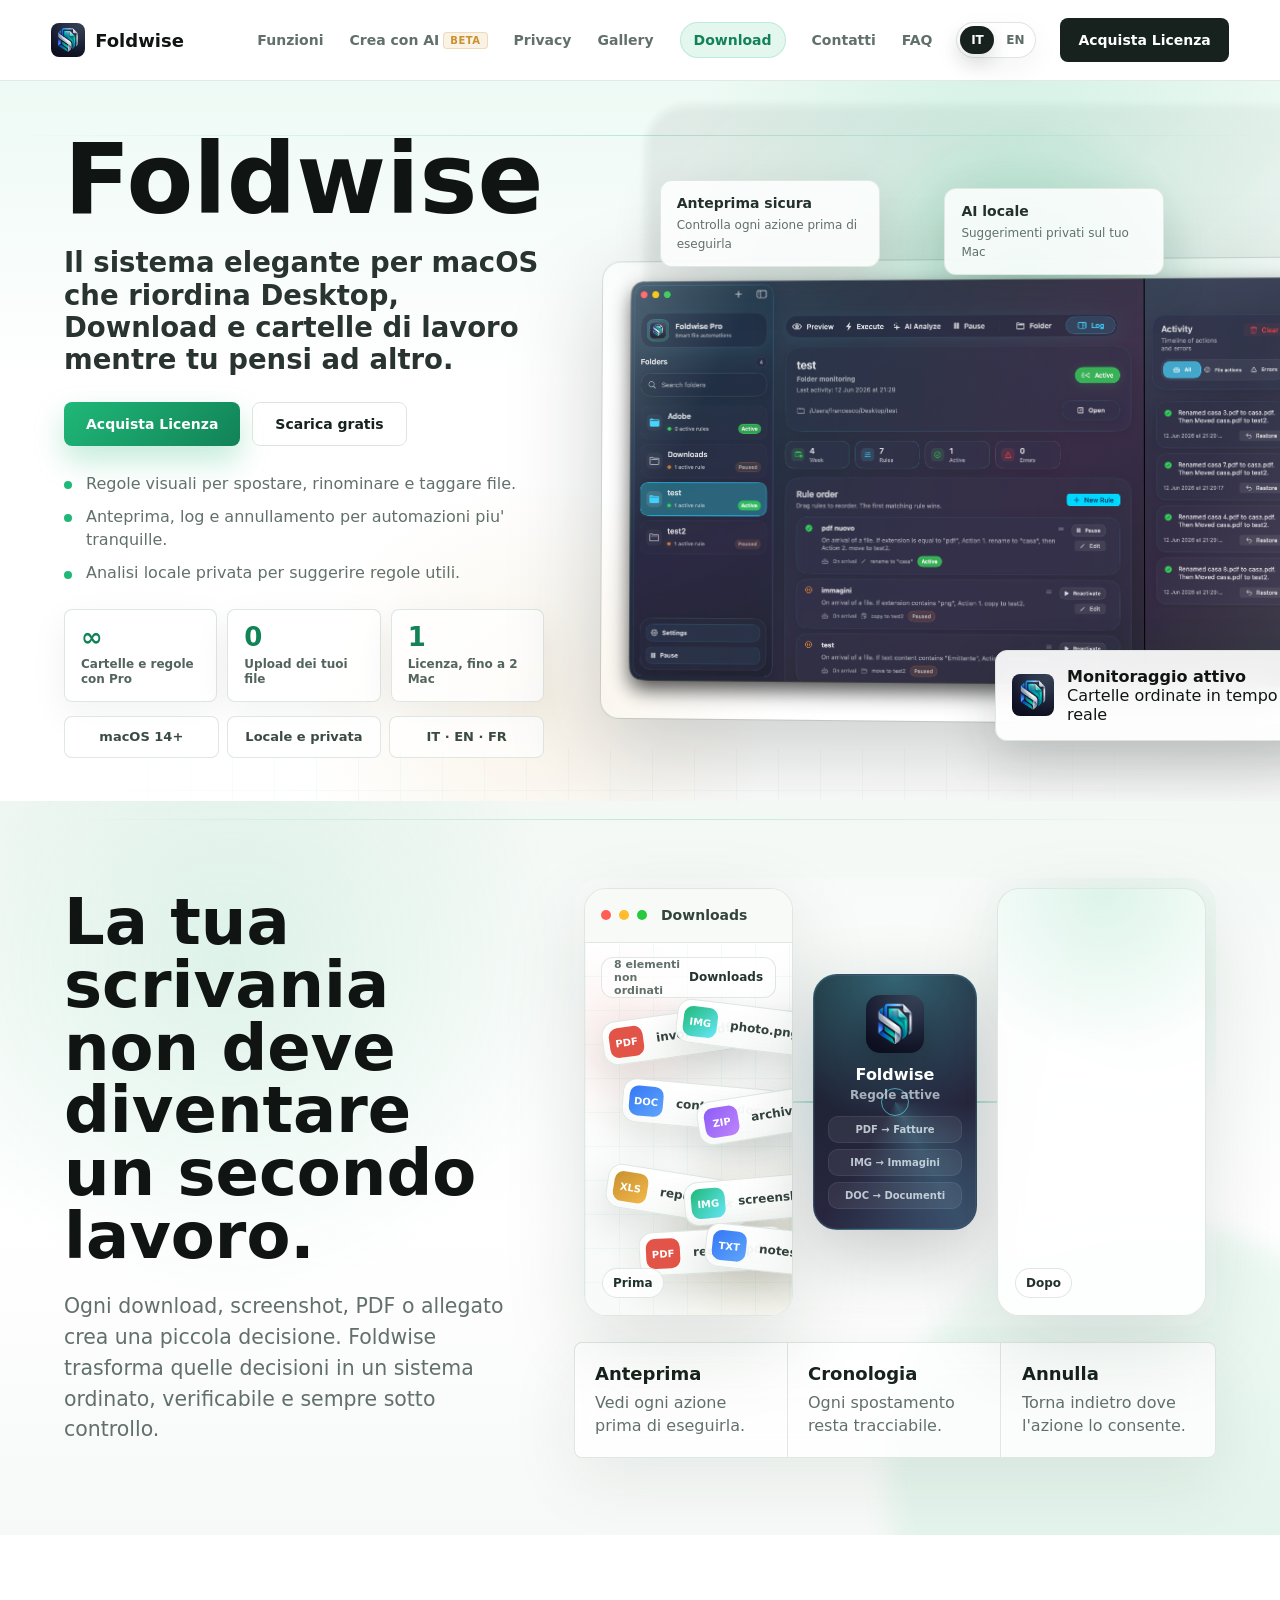
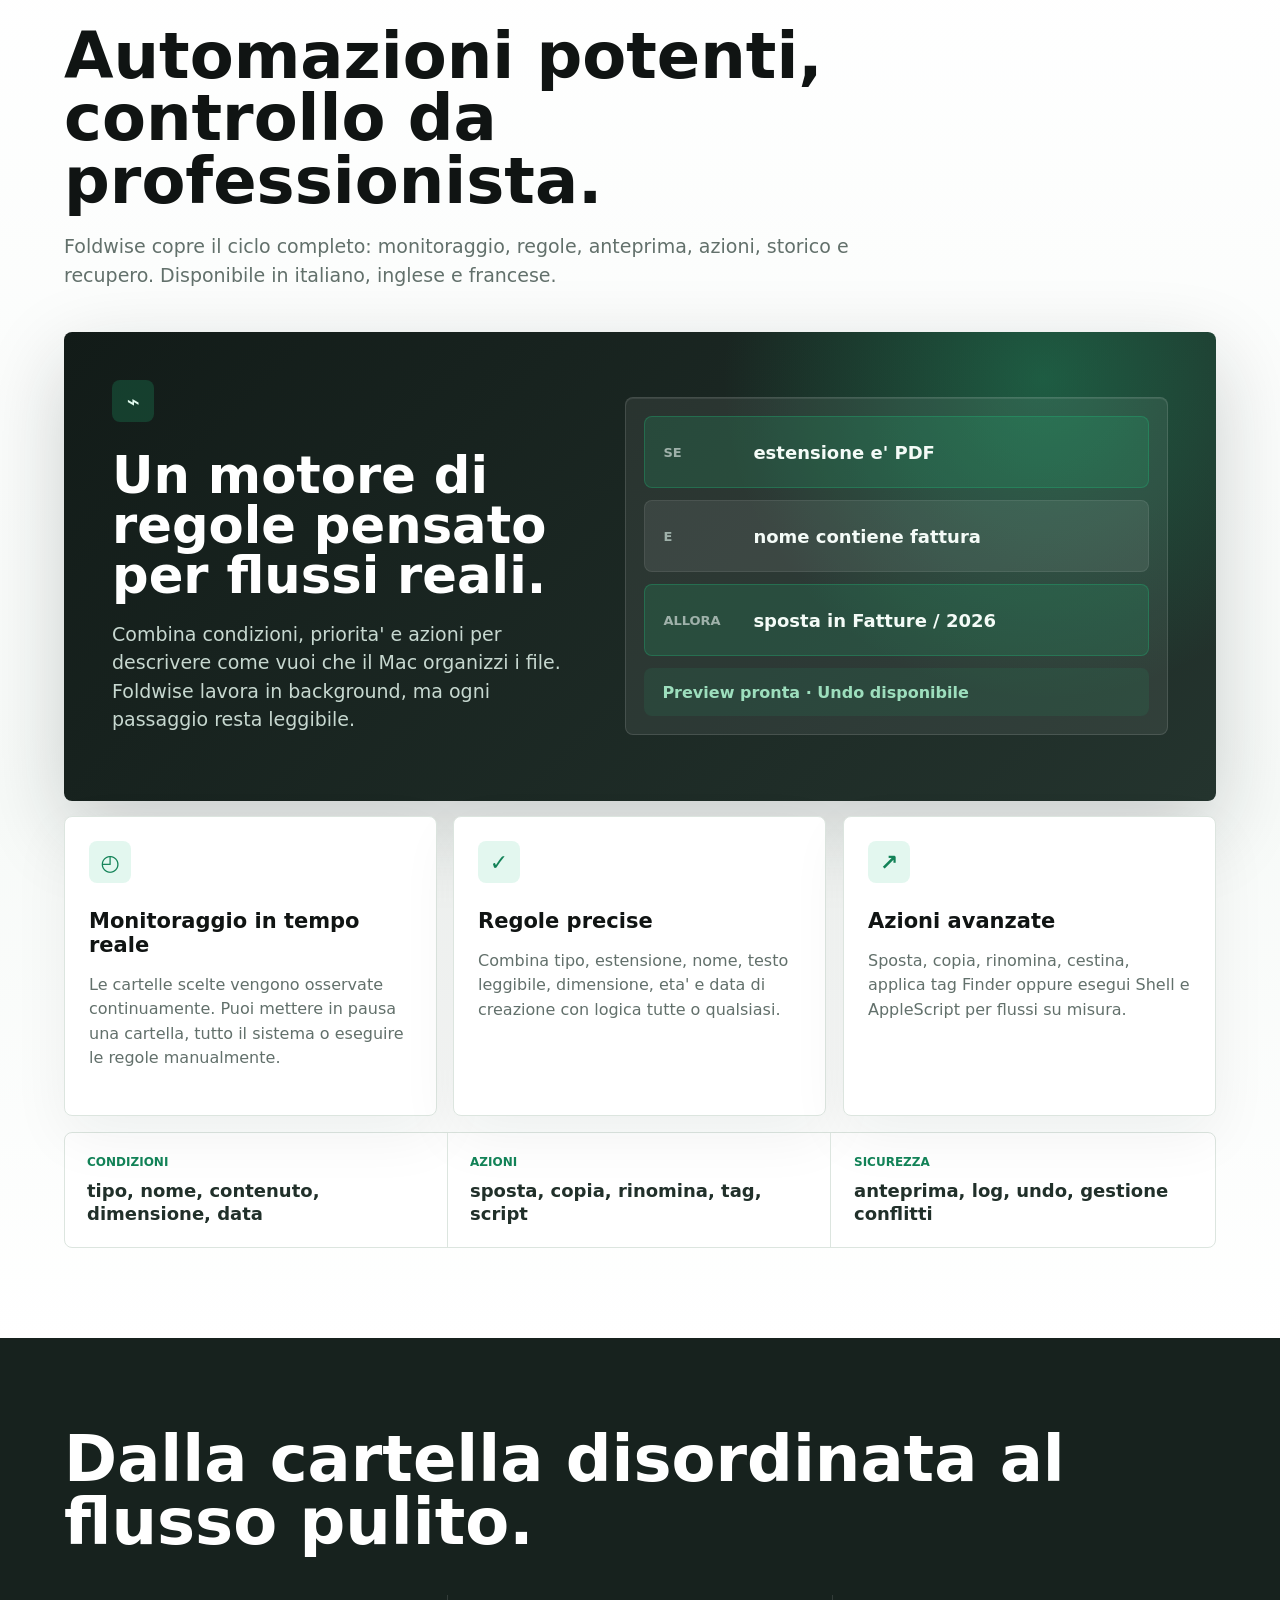
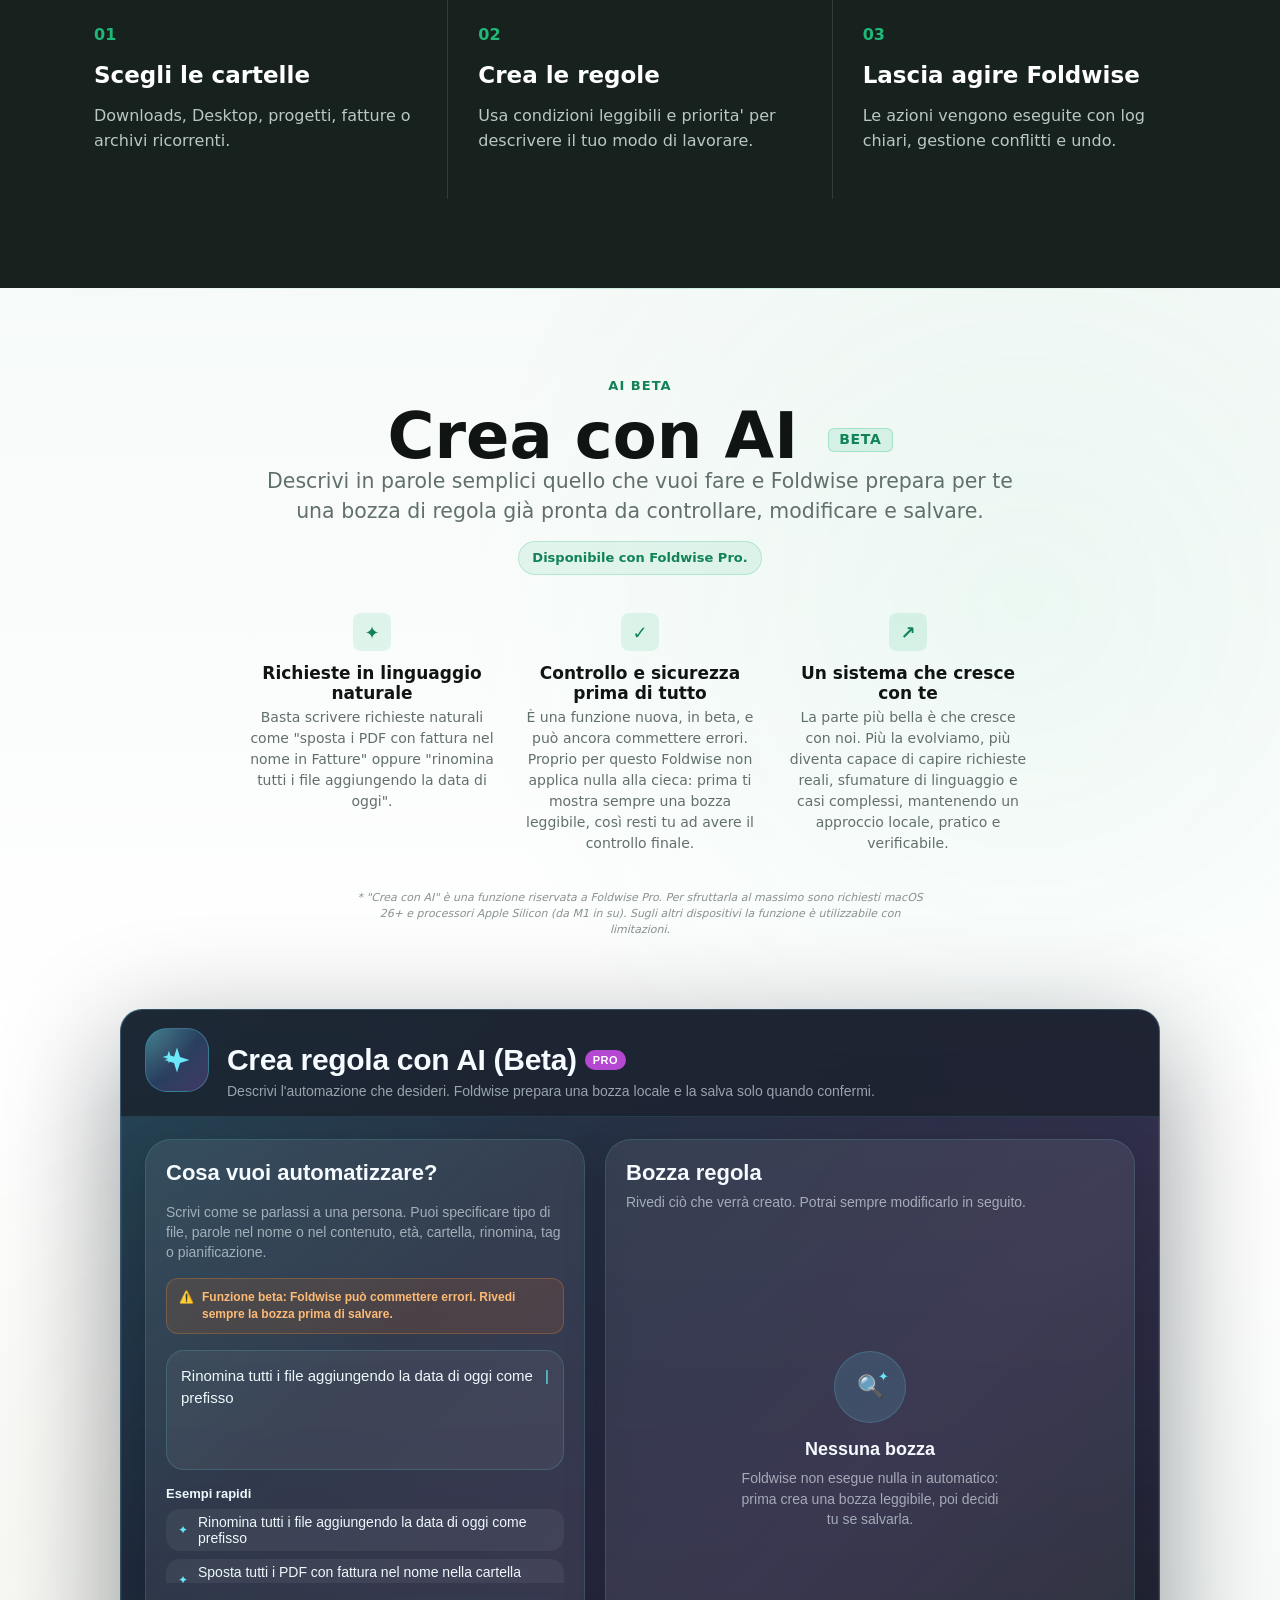
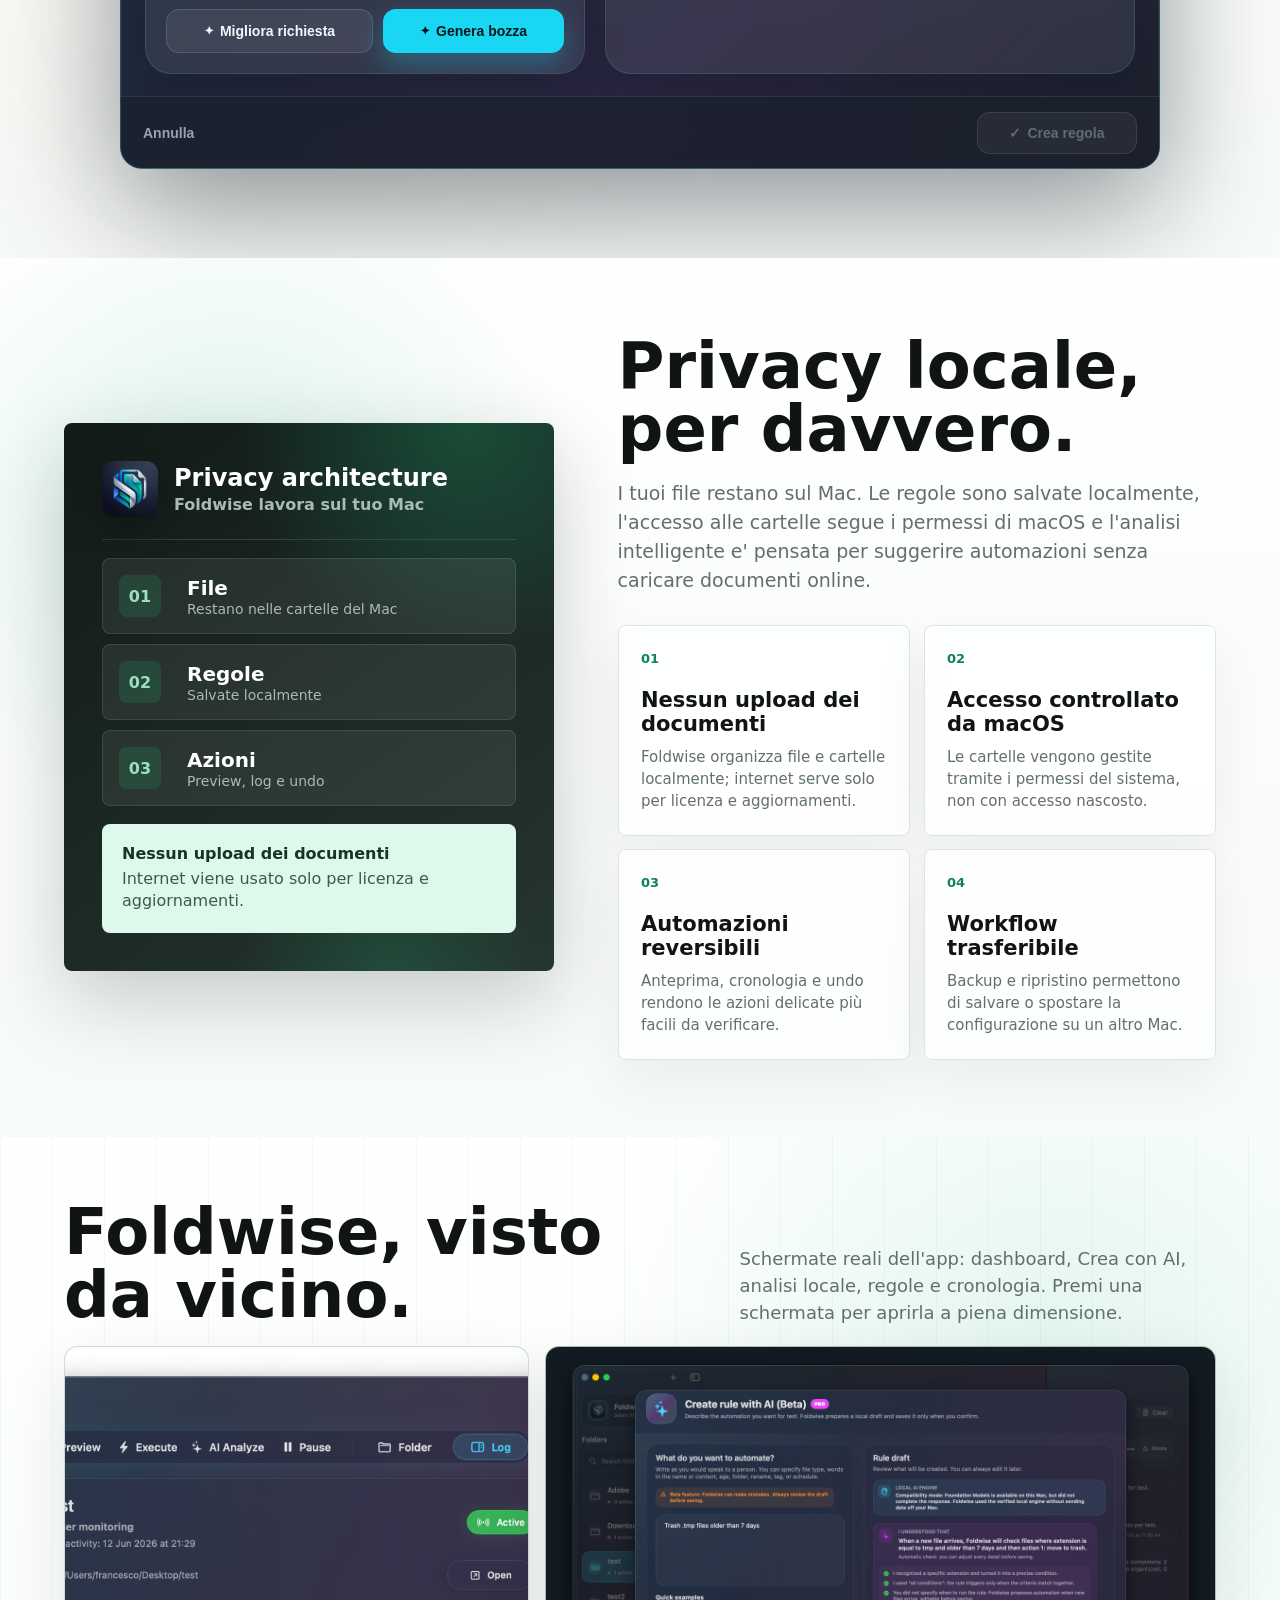
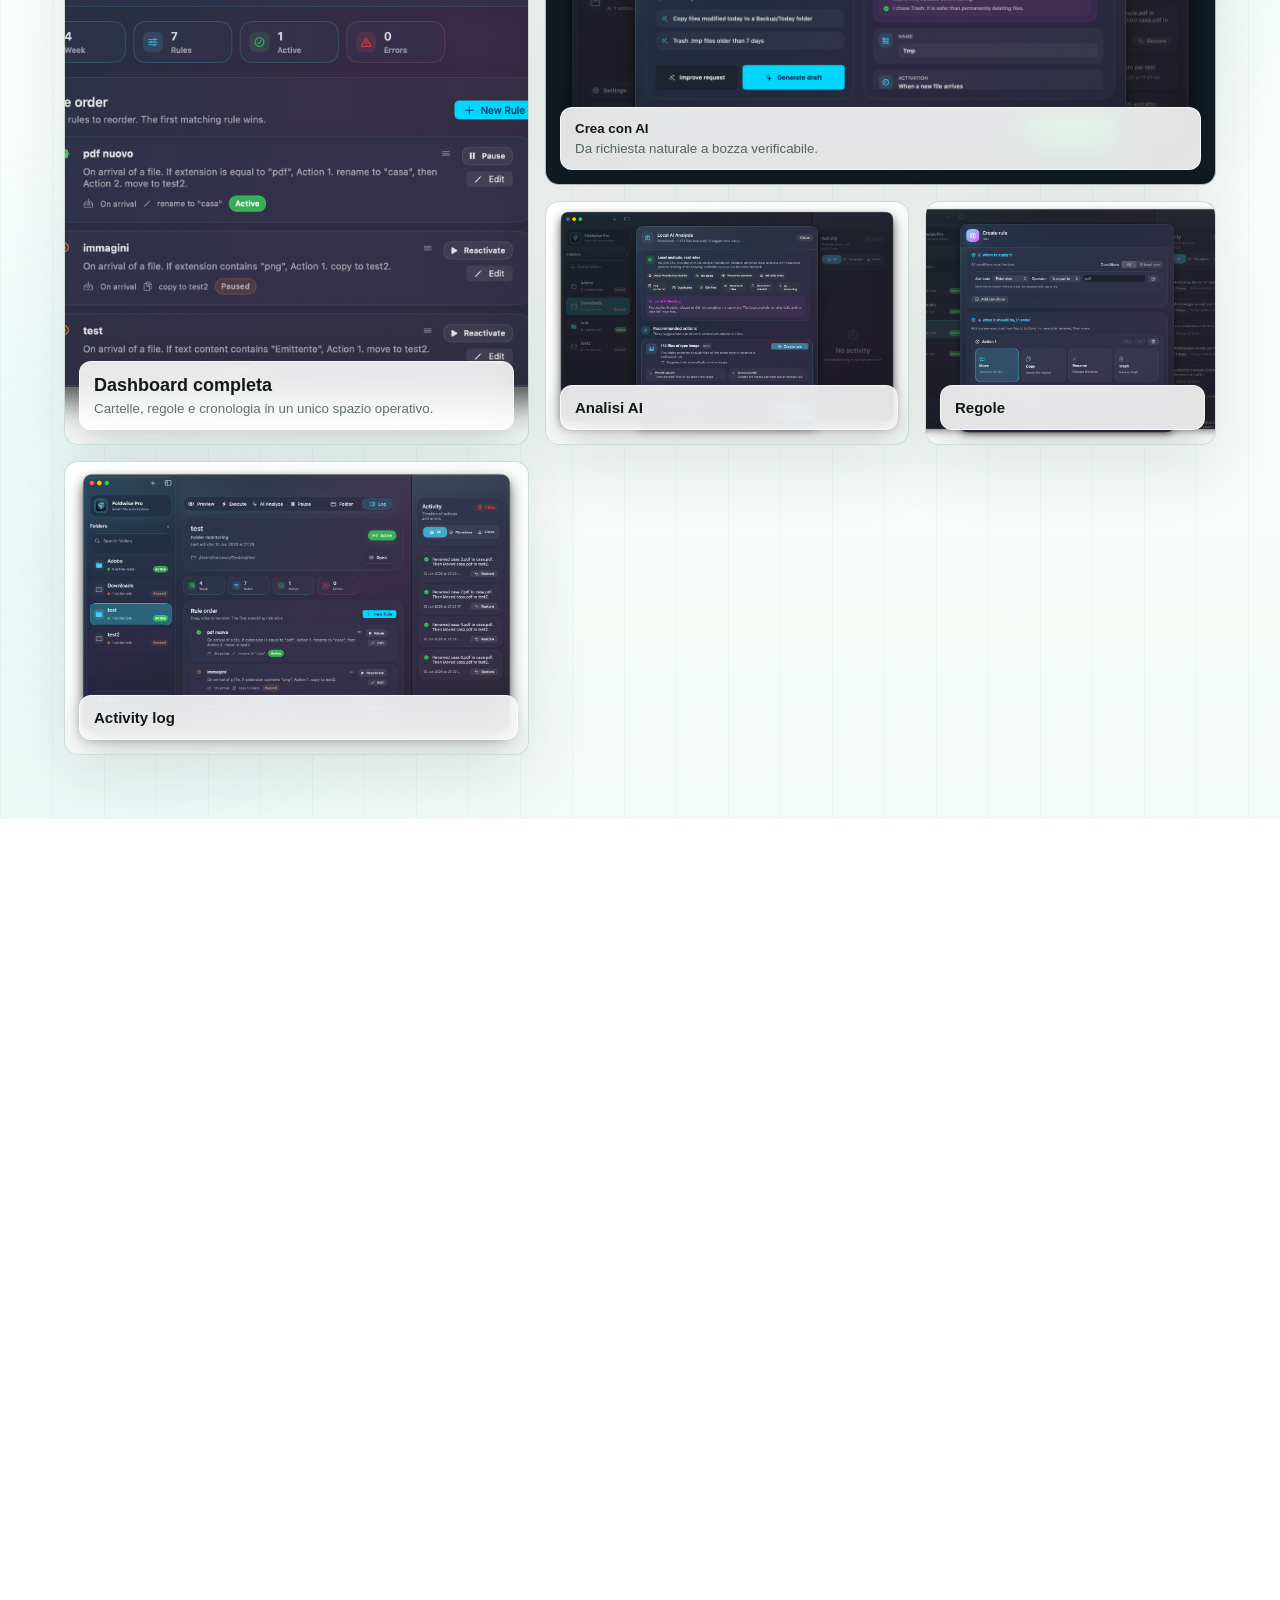
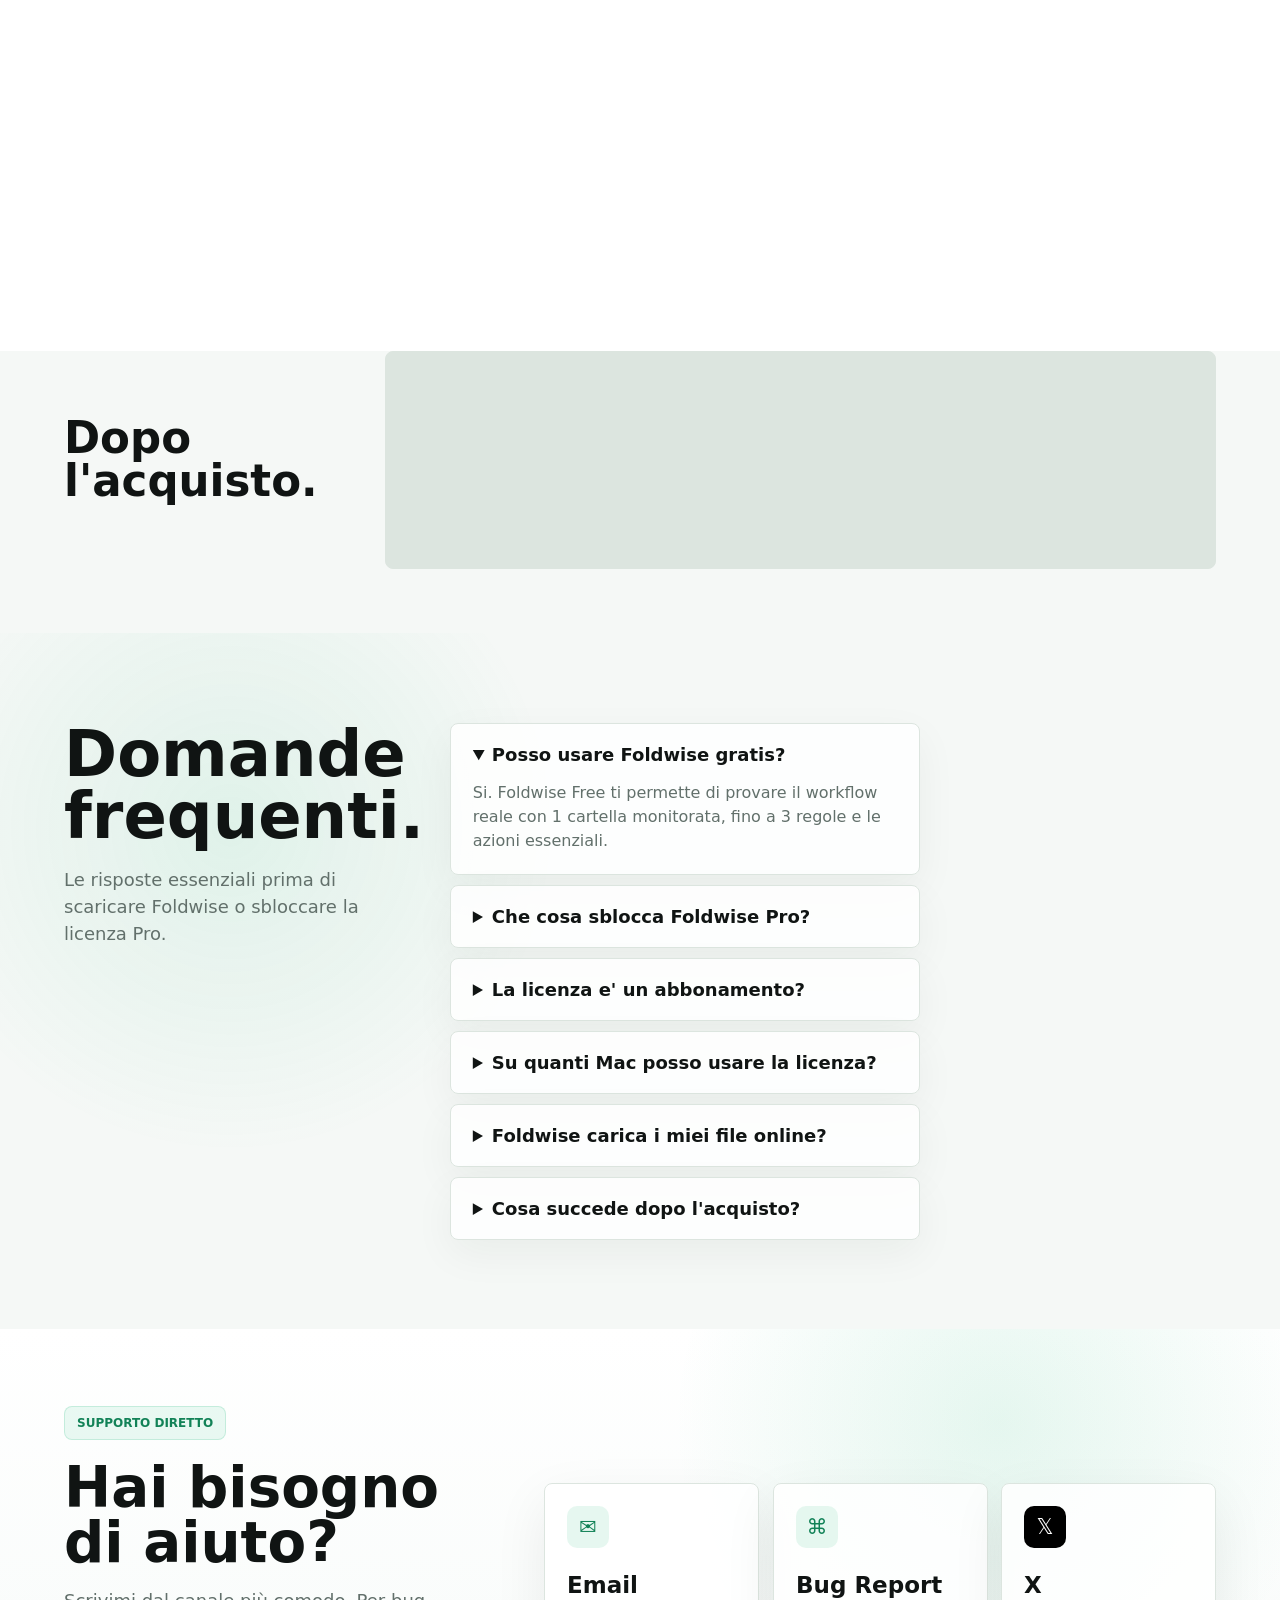
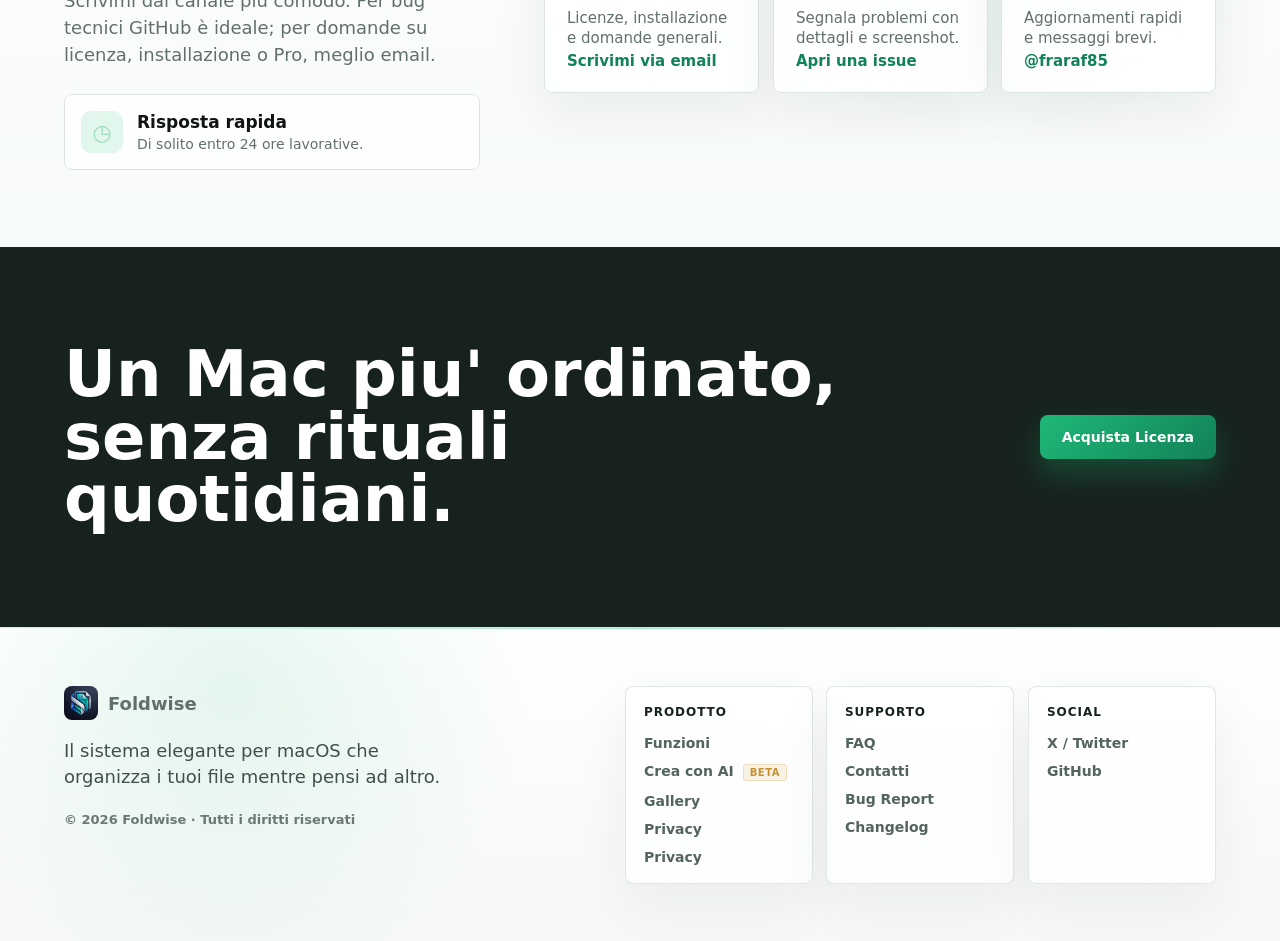
==== commit a08770d2: "Update index.html" ====
--- a/docs/index.html
+++ b/docs/index.html
@@ -595,7 +595,7 @@
               <li>Azioni essenziali: sposta e cestina</li>
               <li>Perfetta per provare il workflow reale</li>
             </ul>
-            <a class="button secondary download-button" href="https://github.com/frafra077/Foldwise/releases/download/v.1.1.0/Foldwise.1.1.0.dmg">Download gratuito</a>
+            <a class="button secondary download-button" href="https://github.com/frafra077/Foldwise/releases/download/v.1.1.1/Foldwise.1.1.1.dmg">Download gratuito</a>
           </article>
           <article class="plan pro">
             <div class="offer-banner">Offerta lancio</div>
--- a/docs/styles.css
+++ b/docs/styles.css
@@ -595,6 +595,374 @@
   gap: 16px;
 }
 
+.folder-organizer-demo {
+  position: relative;
+  display: grid;
+  grid-template-columns: minmax(0, 1fr) 164px minmax(0, 1fr);
+  gap: 20px;
+  align-items: stretch;
+  min-height: 448px;
+  padding: 10px;
+  border-radius: 28px;
+  background:
+    radial-gradient(circle at 48% 48%, rgba(103, 232, 249, 0.12), transparent 28%),
+    radial-gradient(circle at 88% 18%, rgba(31, 184, 120, 0.1), transparent 26%),
+    rgba(255, 255, 255, 0.24);
+}
+
+.folder-organizer-demo::before,
+.folder-organizer-demo::after {
+  content: "";
+  position: absolute;
+  top: 50%;
+  z-index: 0;
+  width: 26%;
+  height: 2px;
+  background: linear-gradient(90deg, transparent, rgba(31, 184, 120, 0.58), transparent);
+  transform: translateY(-50%);
+  animation: organizer-beam 4.8s ease-in-out infinite;
+}
+
+.folder-organizer-demo::before {
+  left: 30%;
+}
+
+.folder-organizer-demo::after {
+  right: 30%;
+  animation-delay: 1.25s;
+}
+
+.folder-scene,
+.foldwise-sorter {
+  position: relative;
+  z-index: 1;
+}
+
+.folder-scene {
+  min-width: 0;
+  display: grid;
+  align-content: stretch;
+}
+
+.folder-window,
+.organized-board {
+  min-height: 410px;
+  border: 1px solid rgba(220, 229, 223, 0.92);
+  border-radius: 22px;
+  background: rgba(255, 255, 255, 0.82);
+  box-shadow: 0 28px 86px rgba(18, 32, 28, 0.12);
+  overflow: hidden;
+  backdrop-filter: blur(18px);
+}
+
+.folder-window {
+  display: grid;
+  grid-template-rows: 54px 1fr;
+}
+
+.folder-titlebar {
+  display: flex;
+  align-items: center;
+  gap: 8px;
+  padding: 0 16px;
+  border-bottom: 1px solid rgba(220, 229, 223, 0.82);
+  background: rgba(247, 250, 248, 0.88);
+  color: #33443d;
+}
+
+.folder-titlebar strong {
+  margin-left: 6px;
+  font-size: 14px;
+}
+
+.folder-dot {
+  width: 10px;
+  height: 10px;
+  border-radius: 999px;
+}
+
+.folder-dot.red { background: #ff5f57; }
+.folder-dot.yellow { background: #febc2e; }
+.folder-dot.green { background: #28c840; }
+
+.messy-files {
+  position: relative;
+  min-height: 356px;
+  background:
+    linear-gradient(90deg, rgba(31, 184, 120, 0.055) 1px, transparent 1px),
+    linear-gradient(0deg, rgba(31, 184, 120, 0.055) 1px, transparent 1px),
+    radial-gradient(circle at 20% 25%, rgba(226, 84, 72, 0.1), transparent 30%),
+    radial-gradient(circle at 82% 82%, rgba(201, 145, 47, 0.11), transparent 32%),
+    linear-gradient(180deg, rgba(255, 255, 255, 0.78), rgba(246, 249, 247, 0.86));
+  background-size: 34px 34px, 34px 34px, auto, auto, auto;
+}
+
+.chaos-toolbar {
+  position: absolute;
+  left: 16px;
+  right: 16px;
+  top: 14px;
+  z-index: 2;
+  display: flex;
+  align-items: center;
+  justify-content: space-between;
+  min-height: 38px;
+  padding: 0 12px;
+  border-radius: 12px;
+  color: #61706a;
+  background: rgba(255, 255, 255, 0.68);
+  border: 1px solid rgba(220, 229, 223, 0.86);
+  font-size: 11px;
+  font-weight: 760;
+}
+
+.chaos-toolbar strong {
+  color: #24342e;
+  font-size: 12px;
+}
+
+.demo-file {
+  position: absolute;
+  display: inline-grid;
+  grid-template-columns: 38px minmax(80px, auto);
+  align-items: center;
+  gap: 9px;
+  min-height: 44px;
+  padding: 6px 12px 6px 6px;
+  border: 1px solid rgba(220, 229, 223, 0.92);
+  border-radius: 14px;
+  color: #34433e;
+  background:
+    linear-gradient(180deg, rgba(255,255,255,0.98), rgba(248, 251, 249, 0.94));
+  box-shadow: 0 16px 38px rgba(18, 32, 28, 0.12);
+  font-size: 12px;
+  font-weight: 760;
+  white-space: nowrap;
+  animation: file-chaos 4.8s ease-in-out infinite;
+}
+
+.demo-file i {
+  display: grid;
+  place-items: center;
+  width: 34px;
+  height: 30px;
+  border-radius: 9px;
+  color: white;
+  font-style: normal;
+  font-size: 10px;
+  font-weight: 900;
+}
+
+.demo-file.pdf i { background: #e25448; }
+.demo-file.image i { background: linear-gradient(135deg, #1fb878, #67e8f9); }
+.demo-file.doc i { background: linear-gradient(135deg, #3478f6, #60a5fa); }
+.demo-file.zip i { background: linear-gradient(135deg, #8b5cf6, #c084fc); }
+.demo-file.sheet i { background: linear-gradient(135deg, #c9912f, #f2b84b); }
+
+.file-1 { left: 8%; top: 19%; transform: rotate(-8deg); }
+.file-2 { left: 44%; top: 17%; transform: rotate(7deg); animation-delay: 120ms; }
+.file-3 { left: 18%; top: 38%; transform: rotate(5deg); animation-delay: 240ms; }
+.file-4 { left: 54%; top: 40%; transform: rotate(-9deg); animation-delay: 360ms; }
+.file-5 { left: 10%; top: 62%; transform: rotate(9deg); animation-delay: 480ms; }
+.file-6 { left: 48%; top: 63%; transform: rotate(-5deg); animation-delay: 600ms; }
+.file-7 { left: 26%; top: 77%; transform: rotate(-3deg); animation-delay: 720ms; }
+.file-8 { left: 58%; top: 77%; transform: rotate(6deg); animation-delay: 840ms; }
+
+.foldwise-sorter {
+  align-self: center;
+  min-height: 236px;
+  display: grid;
+  place-items: center;
+  text-align: center;
+  padding: 20px 14px;
+  border-radius: 24px;
+  color: white;
+  background:
+    radial-gradient(circle at 50% 0%, rgba(103, 232, 249, 0.34), transparent 55%),
+    linear-gradient(145deg, #17212c, #2f2847);
+  border: 1px solid rgba(103, 232, 249, 0.2);
+  box-shadow: 0 26px 74px rgba(18, 32, 28, 0.24), 0 0 0 1px rgba(255,255,255,0.05) inset;
+  overflow: hidden;
+}
+
+.foldwise-sorter::before {
+  content: "";
+  position: absolute;
+  inset: -30%;
+  background: conic-gradient(from 90deg, transparent, rgba(103, 232, 249, 0.22), transparent 34%);
+  animation: sorter-scan 4.8s linear infinite;
+}
+
+.foldwise-sorter img {
+  width: 58px;
+  height: 58px;
+  border-radius: 14px;
+  margin-bottom: 12px;
+  box-shadow: 0 14px 34px rgba(0, 0, 0, 0.26);
+}
+
+.foldwise-sorter strong,
+.foldwise-sorter span {
+  position: relative;
+  z-index: 1;
+  display: block;
+}
+
+.sorter-rules {
+  position: relative;
+  z-index: 1;
+  display: grid;
+  gap: 6px;
+  width: 100%;
+  margin-top: 14px;
+}
+
+.sorter-rules em {
+  display: block;
+  padding: 7px 8px;
+  border-radius: 10px;
+  color: rgba(230, 241, 247, 0.78);
+  background: rgba(255, 255, 255, 0.065);
+  border: 1px solid rgba(255, 255, 255, 0.07);
+  font-style: normal;
+  font-size: 10px;
+  font-weight: 760;
+}
+
+.foldwise-sorter span {
+  margin-top: 4px;
+  color: rgba(230, 241, 247, 0.68);
+  font-size: 12px;
+  font-weight: 720;
+}
+
+.sorter-pulse {
+  position: absolute;
+  inset: auto;
+  width: 28px;
+  height: 28px;
+  border-radius: 50%;
+  border: 1px solid rgba(103, 232, 249, 0.6);
+  animation: sorter-pulse 4.8s ease-out infinite;
+}
+
+.organized-board {
+  display: grid;
+  grid-template-columns: repeat(2, minmax(132px, 1fr));
+  gap: 12px;
+  padding: 18px;
+  background:
+    radial-gradient(circle at 50% 0%, rgba(31, 184, 120, 0.14), transparent 38%),
+    rgba(255, 255, 255, 0.84);
+}
+
+.organized-status {
+  grid-column: 1 / -1;
+  display: flex;
+  align-items: center;
+  gap: 10px;
+  min-height: 58px;
+  padding: 10px 12px;
+  border-radius: 16px;
+  color: #18382d;
+  background: linear-gradient(135deg, rgba(31, 184, 120, 0.16), rgba(255, 255, 255, 0.74));
+  border: 1px solid rgba(31, 184, 120, 0.2);
+  box-shadow: 0 12px 30px rgba(18, 32, 28, 0.07);
+  opacity: 0;
+  transform: translateY(12px);
+  animation: status-arrive 4.8s ease-in-out infinite;
+}
+
+.organized-status > span {
+  width: 30px;
+  height: 30px;
+  display: grid;
+  place-items: center;
+  border-radius: 50%;
+  color: white;
+  background: #1fb878;
+  font-weight: 900;
+}
+
+.organized-status strong,
+.organized-status small {
+  display: block;
+}
+
+.organized-status small {
+  color: #53645d;
+  margin-top: 2px;
+  font-weight: 680;
+}
+
+.organized-folder {
+  position: relative;
+  min-height: 126px;
+  display: grid;
+  align-content: end;
+  gap: 7px;
+  padding: 16px 14px;
+  border-radius: 16px;
+  border: 1px solid rgba(31, 184, 120, 0.15);
+  background: rgba(255, 255, 255, 0.75);
+  box-shadow: 0 14px 38px rgba(18, 32, 28, 0.07);
+  opacity: 0;
+  transform: translateY(16px) scale(0.96);
+  animation: folder-arrive 4.8s ease-in-out infinite;
+}
+
+.organized-folder::before {
+  content: "";
+  position: absolute;
+  left: 14px;
+  top: 14px;
+  width: 48px;
+  height: 34px;
+  border-radius: 8px 8px 10px 10px;
+  background: linear-gradient(135deg, rgba(31, 184, 120, 0.22), rgba(255, 255, 255, 0.9));
+  border: 1px solid rgba(31, 184, 120, 0.2);
+}
+
+.organized-folder span {
+  width: max-content;
+  padding: 5px 8px;
+  border-radius: 999px;
+  color: #128257;
+  background: rgba(31, 184, 120, 0.12);
+  font-size: 10px;
+  font-weight: 900;
+}
+
+.organized-folder strong {
+  color: #17221e;
+  font-size: 18px;
+}
+
+.organized-folder small {
+  color: var(--muted);
+  line-height: 1.35;
+  font-weight: 640;
+  overflow-wrap: anywhere;
+}
+
+.organized-folder.images { animation-delay: 180ms; }
+.organized-folder.docs { animation-delay: 360ms; }
+.organized-folder.archive { animation-delay: 540ms; }
+
+.scene-label {
+  position: absolute;
+  left: 18px;
+  bottom: 18px;
+  z-index: 2;
+  padding: 7px 10px;
+  border-radius: 999px;
+  color: #22312c;
+  background: rgba(255, 255, 255, 0.82);
+  border: 1px solid rgba(220, 229, 223, 0.92);
+  font-size: 12px;
+  font-weight: 860;
+}
+
 .comparison {
   display: grid;
   grid-template-columns: minmax(0, 1fr) 44px minmax(0, 1fr);
@@ -1230,9 +1598,11 @@
   padding-top: clamp(42px, 5vw, 70px);
   padding-bottom: clamp(46px, 5vw, 74px);
   background:
-    linear-gradient(90deg, rgba(31, 184, 120, 0.08) 1px, transparent 1px),
-    linear-gradient(180deg, #ffffff, #f7fbf9);
-  background-size: 52px 52px, auto;
+    radial-gradient(circle at 82% 18%, rgba(31, 184, 120, 0.12), transparent 30%),
+    radial-gradient(circle at 10% 78%, rgba(103, 232, 249, 0.10), transparent 30%),
+    linear-gradient(90deg, rgba(31, 184, 120, 0.06) 1px, transparent 1px),
+    linear-gradient(180deg, #ffffff, #f4faf7);
+  background-size: auto, auto, 52px 52px, auto;
 }
 
 .gallery-heading {
@@ -1256,32 +1626,43 @@
 
 .gallery-grid {
   display: grid;
-  grid-template-columns: minmax(0, 1.2fr) repeat(3, minmax(0, 0.54fr));
-  gap: 14px;
+  grid-template-columns: minmax(0, 1.15fr) minmax(0, 0.9fr) minmax(0, 0.72fr);
+  grid-auto-rows: minmax(190px, auto);
+  gap: 16px;
   align-items: stretch;
 }
 
 .gallery-main,
+.gallery-feature,
 .gallery-shot {
   position: relative;
   overflow: hidden;
   appearance: none;
   cursor: zoom-in;
-  border: 1px solid rgba(205, 221, 212, 0.9);
-  border-radius: 8px;
+  border: 1px solid rgba(197, 215, 206, 0.86);
+  border-radius: 14px;
   padding: 0;
-  background: #fff;
-  box-shadow: 0 18px 50px rgba(18, 32, 28, 0.08);
+  background:
+    linear-gradient(145deg, rgba(255,255,255,0.96), rgba(246,250,248,0.9));
+  box-shadow: 0 22px 64px rgba(18, 32, 28, 0.10);
   text-align: left;
   transform: translateY(0);
   transition: transform 220ms ease, box-shadow 220ms ease, border-color 220ms ease;
 }
 
 .gallery-main {
+  grid-row: span 2;
+  min-height: 500px;
+}
+
+.gallery-feature {
+  grid-column: span 2;
   min-height: 300px;
+  background: #121a22;
 }
 
 .gallery-main img,
+.gallery-feature img,
 .gallery-shot img {
   width: 100%;
   height: 100%;
@@ -1296,21 +1677,28 @@
 .gallery-caption,
 .gallery-shot strong {
   position: absolute;
-  left: 12px;
-  right: 12px;
-  bottom: 12px;
-  border-radius: 8px;
-  padding: 12px;
+  left: 14px;
+  right: 14px;
+  bottom: 14px;
+  border-radius: 12px;
+  padding: 13px 14px;
   color: #111a17;
-  background: rgba(255, 255, 255, 0.86);
-  border: 1px solid rgba(255, 255, 255, 0.7);
-  box-shadow: 0 14px 32px rgba(18, 32, 28, 0.16);
+  background: rgba(255, 255, 255, 0.88);
+  border: 1px solid rgba(255, 255, 255, 0.72);
+  box-shadow: 0 16px 38px rgba(18, 32, 28, 0.17);
   backdrop-filter: blur(16px);
 }
 
 .gallery-main strong,
+.gallery-feature strong,
 .gallery-main span {
   display: block;
+}
+
+.gallery-feature span {
+  display: block;
+  margin-top: 5px;
+  color: #53645d;
 }
 
 .gallery-main strong {
@@ -1323,7 +1711,7 @@
 }
 
 .gallery-shot {
-  min-height: 300px;
+  min-height: 190px;
 }
 
 .gallery-shot strong {
@@ -1366,7 +1754,7 @@
 .gallery-item:hover,
 .gallery-item:focus-visible {
   border-color: rgba(31, 184, 120, 0.42);
-  box-shadow: 0 28px 70px rgba(18, 32, 28, 0.13);
+  box-shadow: 0 30px 78px rgba(18, 32, 28, 0.16);
   transform: translateY(-3px);
 }
 
@@ -1384,6 +1772,10 @@
 
 .gallery-item img {
   transition: transform 260ms ease;
+}
+
+.shot-create-ai img {
+  object-position: center 48%;
 }
 
 .shot-folders img {
@@ -2231,7 +2623,8 @@
     grid-template-rows: none;
   }
 
-  .gallery-main {
+  .gallery-main,
+  .gallery-feature {
     grid-column: 1 / -1;
     grid-row: auto;
     min-height: 360px;
@@ -2333,7 +2726,8 @@
     min-height: 0;
   }
 
-  .gallery-main {
+  .gallery-main,
+  .gallery-feature {
     min-height: 280px;
   }
 
@@ -2342,6 +2736,7 @@
   }
 
   .gallery-main div,
+  .gallery-feature div,
   .gallery-shot strong {
     left: 12px;
     right: 12px;
@@ -2496,3 +2891,1837 @@
     transform: translateY(-8px);
   }
 }
+
+/* --- AI BETA SECTION --- */
+.nav-badge {
+  display: inline-block;
+  padding: 2px 6px;
+  margin-left: 4px;
+  font-size: 10px;
+  font-weight: 800;
+  text-transform: uppercase;
+  color: var(--gold);
+  background: rgba(201, 145, 47, 0.12);
+  border: 1px solid rgba(201, 145, 47, 0.24);
+  border-radius: 4px;
+  letter-spacing: 0.05em;
+  vertical-align: middle;
+}
+
+.title-badge {
+  display: inline-block;
+  padding: 4px 10px;
+  font-size: 14px;
+  font-weight: 800;
+  text-transform: uppercase;
+  color: var(--accent-dark);
+  background: rgba(31, 184, 120, 0.12);
+  border: 1px solid rgba(31, 184, 120, 0.28);
+  border-radius: 6px;
+  letter-spacing: 0.05em;
+  margin-left: 8px;
+  vertical-align: middle;
+}
+
+.ai-beta-section {
+  position: relative;
+  background:
+    radial-gradient(circle at 80% 20%, rgba(31, 184, 120, 0.06), transparent 35%),
+    radial-gradient(circle at 20% 80%, rgba(201, 145, 47, 0.05), transparent 30%),
+    linear-gradient(180deg, #f6faf8, #ffffff 50%, #f6faf8);
+  overflow: hidden;
+}
+
+.ai-beta-section::before {
+  content: "";
+  position: absolute;
+  inset: 0 clamp(22px, 5vw, 76px) auto;
+  height: 1px;
+  background: linear-gradient(90deg, transparent, rgba(31, 184, 120, 0.2), transparent);
+}
+
+.ai-beta-container {
+  display: flex;
+  flex-direction: column;
+  gap: clamp(40px, 5vw, 60px);
+  align-items: center;
+  max-width: 1040px;
+  margin: 0 auto;
+}
+
+.ai-beta-copy {
+  max-width: 780px;
+  text-align: center;
+  display: flex;
+  flex-direction: column;
+  align-items: center;
+}
+
+.ai-beta-tag {
+  display: inline-block;
+  color: var(--accent-dark);
+  font-size: 13px;
+  font-weight: 840;
+  text-transform: uppercase;
+  letter-spacing: 0.08em;
+  margin-bottom: 12px;
+}
+
+.ai-beta-title {
+  margin: 0 0 20px;
+  line-height: 1.05;
+}
+
+.ai-beta-lead {
+  font-size: clamp(18px, 1.6vw, 22px);
+  color: var(--muted);
+  line-height: 1.45;
+  margin: 0 0 14px;
+}
+
+.ai-pro-note {
+  display: inline-flex;
+  align-items: center;
+  justify-content: center;
+  min-height: 34px;
+  margin: 0 0 28px;
+  padding: 0 13px;
+  color: var(--accent-dark);
+  background: rgba(31, 184, 120, 0.1);
+  border: 1px solid rgba(31, 184, 120, 0.22);
+  border-radius: 999px;
+  font-size: 13px;
+  font-weight: 820;
+}
+
+.ai-beta-footnote {
+  margin-top: 36px;
+  font-size: 11px;
+  color: var(--muted);
+  opacity: 0.75;
+  max-width: 580px;
+  text-align: center;
+  line-height: 1.45;
+  font-style: italic;
+}
+
+.ai-beta-features {
+  display: grid;
+  grid-template-columns: repeat(3, 1fr);
+  gap: 24px;
+  text-align: left;
+  margin-top: 10px;
+}
+
+.ai-beta-feat-item {
+  display: flex;
+  flex-direction: column;
+  align-items: center;
+  text-align: center;
+  gap: 12px;
+}
+
+.ai-beta-feat-item .feat-icon {
+  display: flex;
+  align-items: center;
+  justify-content: center;
+  flex-shrink: 0;
+  width: 38px;
+  height: 38px;
+  border-radius: 8px;
+  color: var(--accent-dark);
+  background: rgba(31, 184, 120, 0.12);
+  font-size: 18px;
+  font-weight: bold;
+}
+
+.ai-beta-feat-item strong {
+  display: block;
+  font-size: 17px;
+  color: var(--ink);
+  margin-bottom: 4px;
+}
+
+.ai-beta-feat-item p {
+  margin: 0;
+  color: var(--muted);
+  font-size: 14px;
+  line-height: 1.5;
+}
+
+.ai-beta-feat-item p em {
+  font-style: normal;
+  color: var(--deep);
+  background: rgba(31, 184, 120, 0.06);
+  padding: 1px 4px;
+  border-radius: 4px;
+}
+
+.ai-preview-media {
+  position: relative;
+  width: 100%;
+}
+
+/* --- HIGH-FIDELITY APP SIMULATOR --- */
+.ai-simulator {
+  display: flex;
+  flex-direction: column;
+  background: #2a2d3a;
+  border: 1px solid rgba(255, 255, 255, 0.1);
+  border-radius: 16px;
+  box-shadow: 0 32px 96px rgba(10, 14, 22, 0.48), 0 4px 12px rgba(0, 0, 0, 0.25), 0 0 80px rgba(0, 229, 255, 0.08);
+  overflow: hidden;
+  width: 100%;
+  max-width: 900px;
+  margin: 0 auto;
+  aspect-ratio: 1.3 / 1;
+  max-height: 700px;
+  font-family: -apple-system, BlinkMacSystemFont, "Segoe UI", Roboto, Helvetica, Arial, sans-serif;
+  color: #ffffff;
+  animation: float-sim 6s ease-in-out infinite;
+  transform-origin: center center;
+}
+
+.sim-header {
+  background: #2a2d3a;
+  padding: 18px 24px 10px;
+  border-bottom: none;
+  display: flex;
+  flex-direction: column;
+  gap: 8px;
+}
+
+.sim-dots-title-row {
+  display: flex;
+  align-items: center;
+  position: relative;
+  min-height: 24px;
+}
+
+.sim-dots {
+  display: flex;
+  gap: 6px;
+  align-items: center;
+  position: absolute;
+  left: 0;
+}
+
+.sim-dots .dot {
+  width: 10px;
+  height: 10px;
+  border-radius: 50%;
+}
+
+.sim-dots .dot.close { background: #ff5f56; }
+.sim-dots .dot.minimize { background: #ffbd2e; }
+.sim-dots .dot.expand { background: #27c93f; }
+
+.sim-title-wrapper {
+  display: flex;
+  align-items: center;
+  gap: 8px;
+  margin: 0 auto;
+}
+
+.sim-title-wrapper .sparkle-app-icon {
+  display: flex;
+  align-items: center;
+  justify-content: center;
+  width: 34px;
+  height: 34px;
+  border-radius: 10px;
+  background: linear-gradient(135deg, #5b327a 0%, #295671 100%);
+  color: #00e5ff;
+  font-size: 14px;
+  box-shadow: inset 0 1px 2px rgba(255, 255, 255, 0.2), 0 4px 12px rgba(0, 0, 0, 0.3), 0 0 15px rgba(91, 50, 122, 0.4);
+  position: relative;
+  overflow: hidden;
+}
+
+.sim-title-wrapper .sparkle-app-icon svg {
+  width: 18px;
+  height: 18px;
+  filter: drop-shadow(0 0 4px rgba(0, 229, 255, 0.6));
+}
+
+.sim-title-wrapper .sparkle-app-icon::before {
+  content: "";
+  position: absolute;
+  inset: 0;
+  background: radial-gradient(circle at top left, rgba(255,255,255,0.15), transparent 60%);
+  pointer-events: none;
+}
+
+.sim-title {
+  color: #ffffff;
+  font-size: 14px;
+  font-weight: 700;
+  display: flex;
+  align-items: center;
+  gap: 8px;
+}
+
+.pro-badge {
+  font-size: 8px;
+  font-weight: 800;
+  background: #d500f9;
+  color: #ffffff;
+  padding: 1px 6px;
+  border-radius: 999px;
+  letter-spacing: 0.06em;
+  position: relative;
+  overflow: hidden;
+}
+
+.pro-badge::after {
+  content: "";
+  position: absolute;
+  top: 0;
+  left: -100%;
+  width: 50%;
+  height: 100%;
+  background: linear-gradient(90deg, transparent, rgba(255, 255, 255, 0.6), transparent);
+  animation: sweep-shine 3s ease-in-out infinite;
+}
+
+.sim-header-desc {
+  font-size: 11px;
+  color: rgba(255, 255, 255, 0.45);
+  line-height: 1.4;
+  text-align: center;
+  max-width: 540px;
+  margin: 0 auto;
+}
+
+/* Workspace */
+.sim-workspace {
+  display: grid;
+  grid-template-columns: 0.95fr 1.05fr;
+  gap: 16px;
+  padding: 0 24px;
+  background: #2a2d3a;
+  flex-grow: 1;
+  min-height: 0; /* Allows children to scroll */
+}
+
+/* Colonna Sinistra (Prompt) */
+.sim-col-left {
+  background: #1e2028;
+  padding: 22px 24px;
+  border: 1px solid #303342;
+  border-radius: 12px;
+  display: flex;
+  flex-direction: column;
+  gap: 14px;
+  overflow-y: auto;
+}
+
+.sim-col-left h3,
+.sim-right-header h3 {
+  font-size: 15px;
+  font-weight: 700;
+  color: #ffffff;
+  margin: 0;
+}
+
+.sim-left-desc,
+.sim-right-desc {
+  font-size: 11px;
+  color: rgba(255, 255, 255, 0.45);
+  line-height: 1.45;
+  margin: 0;
+}
+
+.sim-warning-box {
+  background: rgba(230, 161, 60, 0.08);
+  border: 1px solid rgba(230, 161, 60, 0.3);
+  border-radius: 8px;
+  padding: 10px 12px;
+  display: flex;
+  gap: 8px;
+  align-items: flex-start;
+}
+
+.sim-warning-box .warn-icon {
+  font-size: 13px;
+  flex-shrink: 0;
+  margin-top: 1px;
+}
+
+.sim-warning-box .warn-text {
+  font-size: 10px;
+  font-weight: 600;
+  color: #e6a13c;
+  line-height: 1.4;
+}
+
+.sim-input-box {
+  background: #151720;
+  border: 1px solid rgba(255, 255, 255, 0.05);
+  border-radius: 8px;
+  padding: 14px 16px;
+  min-height: 110px;
+  display: flex;
+  flex-direction: column;
+}
+
+.sim-textarea-container {
+  display: flex;
+  flex-grow: 1;
+  align-items: flex-start;
+  color: #ffffff;
+  font-size: 13px;
+  font-weight: 500;
+  line-height: 1.45;
+}
+
+.sim-textarea-typing {
+  flex-grow: 1;
+  word-break: break-word;
+  color: #ffffff;
+  white-space: pre-wrap;
+  min-height: 20px;
+}
+
+.sim-textarea-container .cursor {
+  color: #00d2ff;
+  font-weight: 100;
+  animation: cursor-blink 1s step-end infinite;
+}
+
+.sim-examples-box {
+  display: flex;
+  flex-direction: column;
+  gap: 8px;
+}
+
+.sim-examples-box h4 {
+  font-size: 10px;
+  font-weight: 800;
+  color: rgba(255, 255, 255, 0.3);
+  text-transform: uppercase;
+  letter-spacing: 0.05em;
+  margin: 0;
+}
+
+.sim-example-item {
+  background: rgba(255, 255, 255, 0.03);
+  border: 1px solid rgba(255, 255, 255, 0.04);
+  border-radius: 8px;
+  padding: 10px 12px;
+  display: flex;
+  align-items: center;
+  gap: 10px;
+  font-size: 11px;
+  font-weight: 500;
+  color: rgba(255, 255, 255, 0.75);
+  cursor: pointer;
+  transition: background 180ms ease, border-color 180ms ease;
+}
+
+.sim-example-item:hover {
+  background: rgba(255, 255, 255, 0.05);
+  border-color: rgba(255, 255, 255, 0.08);
+}
+
+.sim-example-item .example-sparkle {
+  color: #00d2ff;
+  font-size: 12px;
+  flex-shrink: 0;
+}
+
+.sim-left-actions {
+  display: flex;
+  gap: 10px;
+  margin-top: auto;
+  padding-top: 14px;
+}
+
+.sim-action-btn {
+  flex-grow: 1;
+  min-height: 38px;
+  border-radius: 8px;
+  font-size: 11px;
+  font-weight: 700;
+  display: flex;
+  align-items: center;
+  justify-content: center;
+  gap: 6px;
+  border: 0;
+  cursor: pointer;
+  transition: opacity 180ms ease, transform 180ms ease, background 180ms ease, box-shadow 180ms ease;
+}
+
+.sim-action-btn .btn-icon {
+  font-size: 12px;
+}
+
+.sim-action-btn.improve {
+  color: rgba(255, 255, 255, 0.85);
+  background: #0c0d12;
+  border: 1px solid rgba(255, 255, 255, 0.08);
+}
+
+.sim-action-btn.generate {
+  color: #000000;
+  background: #00e5ff;
+}
+
+.sim-action-btn.generate.is-active {
+  box-shadow: 0 8px 20px rgba(0, 210, 255, 0.22);
+}
+
+.sim-action-btn:disabled {
+  opacity: 0.25;
+  cursor: not-allowed;
+  box-shadow: none !important;
+}
+
+.sim-action-btn:not(:disabled):hover {
+  opacity: 0.9;
+  transform: translateY(-1px);
+}
+
+/* Colonna Destra (Rule Draft) */
+.sim-col-right {
+  background: #1e2028;
+  padding: 22px 24px;
+  border: 1px solid #303342;
+  border-radius: 12px;
+  display: flex;
+  flex-direction: column;
+  gap: 14px;
+  overflow-y: auto;
+  scroll-behavior: smooth;
+}
+
+.sim-col-right::-webkit-scrollbar {
+  width: 6px;
+}
+
+.sim-col-right::-webkit-scrollbar-track {
+  background: transparent;
+}
+
+.sim-col-right::-webkit-scrollbar-thumb {
+  background: rgba(255, 255, 255, 0.1);
+  border-radius: 99px;
+}
+
+.sim-col-right::-webkit-scrollbar-thumb:hover {
+  background: rgba(255, 255, 255, 0.2);
+}
+
+.sim-right-header {
+  display: flex;
+  flex-direction: column;
+  gap: 6px;
+}
+
+/* Stato Vuoto */
+.sim-state-empty {
+  display: flex;
+  flex-direction: column;
+  align-items: center;
+  justify-content: center;
+  flex-grow: 1;
+  min-height: 260px;
+  text-align: center;
+  padding: 10px;
+}
+
+.sim-state-empty.is-hidden {
+  display: none;
+}
+
+.empty-icon-wrapper {
+  display: flex;
+  align-items: center;
+  justify-content: center;
+  width: 60px;
+  height: 60px;
+  border-radius: 50%;
+  background: rgba(0, 210, 255, 0.08);
+  margin-bottom: 16px;
+  border: 1px solid rgba(0, 210, 255, 0.12);
+}
+
+.empty-search-icon {
+  font-size: 22px;
+  position: relative;
+  display: inline-flex;
+}
+
+.empty-search-icon .empty-sparkle {
+  position: absolute;
+  right: -5px;
+  top: -5px;
+  color: #00d2ff;
+  font-size: 13px;
+}
+
+.sim-state-empty h4 {
+  color: #ffffff;
+  font-size: 14px;
+  font-weight: 700;
+  margin: 0 0 8px;
+}
+
+.sim-state-empty p {
+  color: rgba(255, 255, 255, 0.45);
+  font-size: 11px;
+  line-height: 1.45;
+  max-width: 260px;
+  margin: 0;
+}
+
+/* Stato Caricamento */
+.sim-state-loading {
+  display: none;
+  flex-direction: column;
+  align-items: center;
+  justify-content: center;
+  flex-grow: 1;
+  min-height: 260px;
+  gap: 12px;
+}
+
+.sim-state-loading.is-active {
+  display: flex;
+}
+
+.sim-state-loading .spinner {
+  width: 24px;
+  height: 24px;
+  border: 3px solid rgba(0, 210, 255, 0.15);
+  border-top-color: #00d2ff;
+  border-radius: 50%;
+  animation: spin 850ms linear infinite;
+}
+
+.sim-state-loading p {
+  color: rgba(255, 255, 255, 0.65);
+  font-size: 11px;
+  font-weight: 600;
+  margin: 0;
+}
+
+/* Stato Regola Generata */
+.sim-state-generated {
+  display: none;
+  flex-direction: column;
+  gap: 12px;
+}
+
+.sim-state-generated.is-active {
+  display: flex;
+}
+
+.sim-card {
+  background: #252834;
+  border: 1px solid rgba(255, 255, 255, 0.06);
+  border-radius: 10px;
+  padding: 12px 14px;
+  display: flex;
+  gap: 12px;
+  align-items: flex-start;
+  animation: fade-in 300ms ease forwards;
+}
+
+.sim-card .card-icon {
+  font-size: 15px;
+  display: flex;
+  align-items: center;
+  justify-content: center;
+  flex-shrink: 0;
+  width: 24px;
+  height: 24px;
+  border-radius: 6px;
+  background: rgba(255, 255, 255, 0.04);
+}
+
+.sim-card .card-icon svg {
+  width: 14px;
+  height: 14px;
+}
+
+.sim-card .card-icon.purple {
+  color: #d883ff;
+  background: rgba(216, 131, 255, 0.12);
+}
+
+.sim-card .card-icon.blue {
+  color: #38bdf8;
+  background: rgba(56, 189, 248, 0.12);
+}
+
+.sim-card .card-content {
+  display: flex;
+  flex-direction: column;
+  gap: 4px;
+  flex-grow: 1;
+}
+
+.sim-card .card-label {
+  font-size: 9px;
+  font-weight: 800;
+  color: rgba(255, 255, 255, 0.4);
+  text-transform: uppercase;
+  letter-spacing: 0.06em;
+}
+
+.sim-card .card-label.purple { color: #d883ff; }
+.sim-card .card-label.blue { color: #38bdf8; }
+
+.sim-card .card-value {
+  font-size: 12px;
+  color: rgba(255, 255, 255, 0.85);
+  line-height: 1.45;
+}
+
+.sim-card .card-value.bold {
+  font-weight: 600;
+  color: #ffffff;
+}
+
+.sim-card .card-subtext {
+  font-size: 10px;
+  color: rgba(255, 255, 255, 0.4);
+  font-style: italic;
+  margin-top: 2px;
+}
+
+/* Scheda viola */
+.understood-card {
+  border: 1px solid rgba(139, 92, 246, 0.3);
+  background: rgba(139, 92, 246, 0.15);
+}
+
+.understood-checklist {
+  list-style: none;
+  padding: 0;
+  margin: 10px 0 0;
+  display: flex;
+  flex-direction: column;
+  gap: 8px;
+}
+
+.understood-checklist li {
+  display: flex;
+  gap: 8px;
+  align-items: flex-start;
+  font-size: 11px;
+  line-height: 1.4;
+  color: rgba(255, 255, 255, 0.75);
+}
+
+.understood-checklist li .chk-icon {
+  display: flex;
+  align-items: center;
+  justify-content: center;
+  width: 14px;
+  height: 14px;
+  background: #00e676;
+  border-radius: 50%;
+  color: #1e2028;
+  flex-shrink: 0;
+  margin-top: 1px;
+}
+.understood-checklist li .chk-icon svg {
+  width: 8px;
+  height: 8px;
+}
+
+.understood-checklist li .chk-text {
+  flex-grow: 1;
+}
+
+/* Scheda azioni */
+.sim-card .card-value-desc {
+  font-size: 11px;
+  color: rgba(255, 255, 255, 0.45);
+  line-height: 1.45;
+  margin-bottom: 10px;
+}
+
+.action-dropdown-box {
+  background: rgba(255, 255, 255, 0.02);
+  border: 1px solid rgba(255, 255, 255, 0.05);
+  border-radius: 8px;
+  padding: 10px;
+  display: grid;
+  grid-template-columns: 110px 1fr;
+  gap: 12px;
+  align-items: center;
+  margin-bottom: 12px;
+}
+
+.action-select {
+  background: rgba(255, 255, 255, 0.05);
+  border: 1px solid rgba(255, 255, 255, 0.06);
+  border-radius: 6px;
+  padding: 5px 8px;
+  font-size: 11px;
+  font-weight: 600;
+  color: #ffffff;
+  display: flex;
+  justify-content: space-between;
+  align-items: center;
+  cursor: pointer;
+}
+
+.action-select .select-arrows {
+  color: rgba(255, 255, 255, 0.4);
+  font-size: 9px;
+  margin-left: 4px;
+}
+
+.action-input-val {
+  font-size: 12px;
+  font-weight: 600;
+  color: #ffffff;
+  padding-left: 2px;
+}
+
+/* Ciano Tags */
+.tag-section {
+  display: flex;
+  flex-direction: column;
+  gap: 10px;
+  border-top: 1px solid rgba(255, 255, 255, 0.06);
+  padding-top: 10px;
+}
+
+.tag-group {
+  display: flex;
+  flex-direction: column;
+  gap: 6px;
+}
+
+.tag-group-label {
+  font-size: 9px;
+  font-weight: 800;
+  color: rgba(255, 255, 255, 0.35);
+  text-transform: uppercase;
+  letter-spacing: 0.05em;
+}
+
+.tags-list {
+  display: flex;
+  flex-wrap: wrap;
+  gap: 6px;
+}
+
+.cyan-tag {
+  font-size: 10px;
+  font-weight: 600;
+  color: #000000;
+  background: #00e5ff;
+  padding: 4px 8px;
+  border-radius: 5px;
+  cursor: pointer;
+  box-shadow: 0 2px 6px rgba(0, 210, 255, 0.12);
+  transition: opacity 180ms ease, transform 180ms ease;
+}
+
+.cyan-tag:hover {
+  opacity: 0.92;
+  transform: scale(1.02);
+}
+
+/* Window Footer */
+.sim-footer {
+  background: #2a2d3a;
+  border-top: none;
+  padding: 14px 24px;
+  display: flex;
+  justify-content: space-between;
+  align-items: center;
+  min-height: 60px;
+}
+
+.sim-cancel {
+  font-size: 12px;
+  font-weight: 600;
+  color: rgba(255, 255, 255, 0.5);
+  cursor: pointer;
+  transition: color 180ms ease;
+}
+
+.sim-cancel:hover {
+  color: #ffffff;
+}
+
+.sim-footer-right {
+  display: flex;
+  align-items: center;
+  gap: 16px;
+}
+
+.sim-ready-badge {
+  display: flex;
+  align-items: center;
+  gap: 6px;
+  opacity: 0;
+  transition: opacity 300ms ease;
+}
+
+.sim-ready-badge.is-active {
+  opacity: 1;
+}
+
+.sim-ready-badge .ready-dot {
+  width: 14px;
+  height: 14px;
+  border-radius: 50%;
+  background: #00e676;
+  color: #181a24;
+  font-size: 9px;
+  font-weight: 800;
+  display: flex;
+  align-items: center;
+  justify-content: center;
+}
+
+.sim-ready-badge span {
+  font-size: 12px;
+  font-weight: 700;
+  color: #00e676;
+}
+
+.sim-create-btn {
+  min-height: 34px;
+  border-radius: 8px;
+  padding: 0 16px;
+  font-size: 12px;
+  font-weight: 700;
+  display: flex;
+  align-items: center;
+  justify-content: center;
+  gap: 6px;
+  border: 0;
+  cursor: pointer;
+  color: #000000;
+  background: #00e676;
+  transition: transform 180ms ease, opacity 180ms ease, background 180ms ease;
+}
+
+.sim-create-btn:disabled {
+  background: rgba(255, 255, 255, 0.05);
+  color: rgba(255, 255, 255, 0.25);
+  border: 1px solid rgba(255, 255, 255, 0.03);
+  cursor: not-allowed;
+}
+
+.sim-create-btn:not(:disabled):hover {
+  background: #00e676;
+  transform: translateY(-1px);
+}
+
+.ai-gif-media {
+  display: block;
+  width: 100%;
+  height: auto;
+  border-radius: 12px;
+  box-shadow: 0 28px 82px rgba(18, 32, 28, 0.26);
+  border: 1px solid rgba(255, 255, 255, 0.08);
+}
+
+/* --- RESPONSIVENESS OVERRIDES --- */
+@media (max-width: 1040px) {
+  .ai-beta-features {
+    grid-template-columns: 1fr;
+    gap: 32px;
+  }
+  
+  .ai-beta-feat-item {
+    flex-direction: row;
+    text-align: left;
+  }
+
+  .ai-simulator {
+    max-width: 100%;
+    aspect-ratio: auto;
+    height: 700px;
+  }
+
+  .sim-workspace {
+    grid-template-columns: minmax(0, 1fr);
+  }
+
+  .sim-col-left {
+    border-right: 0;
+    border-bottom: 1px solid rgba(255, 255, 255, 0.05);
+  }
+
+  .sim-col-right {
+    max-height: 360px;
+  }
+}
+
+@media (max-width: 760px) {
+  .ai-beta-feat-item {
+    gap: 12px;
+  }
+  
+  .ai-beta-feat-item .feat-icon {
+    width: 32px;
+    height: 32px;
+    font-size: 15px;
+  }
+
+  .sim-header {
+    padding: 12px 14px;
+  }
+
+  .sim-dots {
+    display: none; /* Hide dots on very small screens to fit title */
+  }
+
+  .sim-workspace {
+    grid-template-columns: minmax(0, 1fr);
+  }
+
+  .sim-col-left,
+  .sim-col-right {
+    padding: 16px;
+  }
+
+  .sim-footer {
+    padding: 12px 16px;
+  }
+}
+
+/* --- ANIMATIONS --- */
+@keyframes cursor-blink {
+  50% { opacity: 0; }
+}
+
+@keyframes spin {
+  100% { transform: rotate(360deg); }
+}
+
+@keyframes fade-in {
+  from {
+    opacity: 0;
+    transform: translateY(8px);
+  }
+  to {
+    opacity: 1;
+    transform: translateY(0);
+  }
+}
+
+@keyframes pulse-glow {
+  0%, 100% {
+    box-shadow: inset 0 1px 0 rgba(255, 255, 255, 0.02), 0 0 10px rgba(31, 184, 120, 0.1);
+  }
+  50% {
+    box-shadow: inset 0 1px 0 rgba(255, 255, 255, 0.02), 0 0 24px rgba(31, 184, 120, 0.35);
+  }
+}
+
+@keyframes float-sim {
+  0%, 100% { transform: translateY(0px); }
+  50% { transform: translateY(-12px); }
+}
+
+@keyframes sweep-shine {
+  0% { left: -100%; }
+  20% { left: 200%; }
+  100% { left: 200%; }
+}
+
+/* --- AI BETA FIDELITY PASS --- */
+.ai-beta-container {
+  max-width: 1180px;
+}
+
+.ai-preview-media {
+  perspective: 1800px;
+}
+
+.ai-simulator {
+  width: min(100%, 1040px);
+  max-width: 1040px;
+  aspect-ratio: 1040 / 760;
+  max-height: none;
+  color: #171b1f;
+  background:
+    linear-gradient(135deg, rgba(255, 255, 255, 0.84), rgba(246, 249, 247, 0.74)),
+    radial-gradient(circle at 20% 0%, rgba(31, 184, 120, 0.14), transparent 32%);
+  border: 1px solid rgba(178, 190, 184, 0.46);
+  border-radius: 22px;
+  box-shadow:
+    0 36px 110px rgba(18, 32, 28, 0.22),
+    0 0 0 1px rgba(255, 255, 255, 0.72) inset;
+  backdrop-filter: blur(22px) saturate(1.18);
+}
+
+.sim-header,
+.sim-footer {
+  background: rgba(255, 255, 255, 0.56);
+  backdrop-filter: blur(22px) saturate(1.16);
+}
+
+.sim-header {
+  min-height: 104px;
+  padding: 18px 24px 16px;
+  border-bottom: 1px solid rgba(210, 219, 214, 0.7);
+}
+
+.sim-dots-title-row {
+  justify-content: flex-start;
+  min-height: 64px;
+}
+
+.sim-dots {
+  display: none;
+}
+
+.sim-title-wrapper {
+  gap: 18px;
+  margin: 0;
+}
+
+.sim-title-wrapper .sparkle-app-icon {
+  width: 64px;
+  height: 64px;
+  border-radius: 22px;
+  color: #17986b;
+  background:
+    linear-gradient(135deg, rgba(31, 184, 120, 0.34), rgba(50, 135, 210, 0.18), rgba(50, 201, 127, 0.16));
+  border: 1px solid rgba(31, 184, 120, 0.25);
+  box-shadow: none;
+}
+
+.sim-title-wrapper .sparkle-app-icon svg {
+  width: 30px;
+  height: 30px;
+  filter: none;
+}
+
+.sim-title {
+  color: #151a18;
+  font-size: 30px;
+  font-weight: 780;
+  letter-spacing: -0.01em;
+}
+
+.pro-badge {
+  align-self: center;
+  padding: 4px 8px;
+  color: #fff;
+  background: #b448d2;
+  border-radius: 999px;
+  font-size: 11px;
+  letter-spacing: 0.04em;
+}
+
+.sim-header-desc {
+  max-width: 780px;
+  margin: -18px 0 0 82px;
+  color: #68746f;
+  text-align: left;
+  font-size: 14px;
+}
+
+.sim-workspace {
+  grid-template-columns: 440px minmax(0, 1fr);
+  gap: 20px;
+  padding: 22px 24px;
+  background: transparent;
+}
+
+.sim-col-left,
+.sim-col-right {
+  background: rgba(255, 255, 255, 0.62);
+  border: 1px solid rgba(31, 184, 120, 0.14);
+  border-radius: 26px;
+  box-shadow: 0 18px 52px rgba(18, 32, 28, 0.08);
+  color: #171b1f;
+}
+
+.sim-col-left,
+.sim-col-right {
+  padding: 20px;
+  gap: 16px;
+}
+
+.sim-col-left h3,
+.sim-right-header h3 {
+  color: #171b1f;
+  font-size: 22px;
+  font-weight: 740;
+}
+
+.sim-left-desc,
+.sim-right-desc {
+  color: #69756f;
+  font-size: 14px;
+}
+
+.sim-warning-box {
+  background: rgba(201, 145, 47, 0.1);
+  border: 1px solid rgba(201, 145, 47, 0.22);
+  border-radius: 12px;
+}
+
+.sim-warning-box .warn-icon {
+  font-size: 12px;
+}
+
+.sim-warning-box .warn-text {
+  color: #9a6a1d;
+  font-size: 12px;
+}
+
+.sim-input-box {
+  min-height: 150px;
+  padding: 14px;
+  background: rgba(16, 20, 19, 0.045);
+  border: 1px solid rgba(31, 184, 120, 0.16);
+  border-radius: 18px;
+}
+
+.sim-textarea-container,
+.sim-textarea-typing {
+  color: #1f2623;
+  font-size: 15px;
+}
+
+.sim-textarea-container .cursor,
+.sim-example-item .example-sparkle {
+  color: #17986b;
+}
+
+.sim-examples-box h4 {
+  color: #27322e;
+  font-size: 13px;
+  text-transform: none;
+  letter-spacing: 0;
+}
+
+.sim-example-item {
+  min-height: 45px;
+  padding: 11px 12px;
+  color: #26312d;
+  background: rgba(16, 20, 19, 0.045);
+  border: 0;
+  border-radius: 14px;
+  font-size: 14px;
+}
+
+.sim-action-btn {
+  min-height: 44px;
+  border-radius: 13px;
+  font-size: 14px;
+}
+
+.sim-action-btn.improve {
+  color: #1f2a26;
+  background: rgba(255, 255, 255, 0.7);
+  border: 1px solid rgba(210, 219, 214, 0.9);
+}
+
+.sim-action-btn.generate {
+  color: #fff;
+  background: linear-gradient(135deg, #1fb878, #128257);
+}
+
+.sim-action-btn:disabled {
+  opacity: 0.45;
+}
+
+.sim-col-right::-webkit-scrollbar-thumb {
+  background: rgba(25, 40, 33, 0.18);
+}
+
+.empty-icon-wrapper {
+  width: 72px;
+  height: 72px;
+  background: rgba(31, 184, 120, 0.1);
+  border: 1px solid rgba(31, 184, 120, 0.14);
+}
+
+.empty-search-icon .empty-sparkle,
+.sim-state-loading .spinner {
+  color: #17986b;
+}
+
+.sim-state-empty h4 {
+  color: #17211d;
+  font-size: 18px;
+}
+
+.sim-state-empty p,
+.sim-state-loading p {
+  color: #69756f;
+  font-size: 14px;
+}
+
+.sim-state-loading .spinner {
+  border-color: rgba(31, 184, 120, 0.18);
+  border-top-color: #1fb878;
+}
+
+.sim-card {
+  padding: 12px;
+  gap: 12px;
+  background: rgba(16, 20, 19, 0.045);
+  border: 0;
+  border-radius: 16px;
+}
+
+.sim-card .card-icon {
+  width: 30px;
+  height: 30px;
+  border-radius: 9px;
+  background: rgba(31, 184, 120, 0.12);
+  color: #17986b;
+}
+
+.sim-card .card-icon.purple {
+  color: #9b4fcc;
+  background: rgba(155, 79, 204, 0.13);
+}
+
+.sim-card .card-icon.blue {
+  color: #147fb7;
+  background: rgba(20, 127, 183, 0.12);
+}
+
+.sim-card .card-label {
+  color: #76817b;
+  font-size: 11px;
+}
+
+.sim-card .card-label.purple {
+  color: #8f47b8;
+}
+
+.sim-card .card-label.blue {
+  color: #147fb7;
+}
+
+.sim-card .card-value,
+.sim-card .card-value.bold,
+.understood-checklist li,
+.action-input-val {
+  color: #1b2420;
+}
+
+.sim-card .card-value {
+  font-size: 14px;
+}
+
+.sim-card .card-subtext,
+.sim-card .card-value-desc,
+.tag-group-label {
+  color: #68746f;
+}
+
+.understood-card {
+  background: rgba(155, 79, 204, 0.1);
+  border: 1px solid rgba(155, 79, 204, 0.18);
+}
+
+.understood-checklist li .chk-icon,
+.sim-ready-badge .ready-dot {
+  color: #fff;
+  background: #22a86f;
+}
+
+.action-dropdown-box {
+  background: rgba(255, 255, 255, 0.58);
+  border: 1px solid rgba(210, 219, 214, 0.76);
+  border-radius: 12px;
+}
+
+.action-select {
+  color: #17211d;
+  background: rgba(16, 20, 19, 0.055);
+  border: 1px solid rgba(210, 219, 214, 0.82);
+}
+
+.cyan-tag {
+  color: #0e4835;
+  background: rgba(31, 184, 120, 0.16);
+  box-shadow: none;
+}
+
+.sim-footer {
+  min-height: 72px;
+  padding: 14px 22px;
+  border-top: 1px solid rgba(210, 219, 214, 0.7);
+}
+
+.sim-cancel {
+  color: #69756f;
+  font-size: 14px;
+}
+
+.sim-ready-badge span {
+  color: #17845d;
+}
+
+.sim-create-btn {
+  min-width: 160px;
+  min-height: 42px;
+  color: #fff;
+  background: linear-gradient(135deg, #25b875, #168b5d);
+  border-radius: 13px;
+  font-size: 14px;
+}
+
+.sim-create-btn:disabled {
+  color: rgba(23, 27, 31, 0.35);
+  background: rgba(16, 20, 19, 0.055);
+  border: 1px solid rgba(210, 219, 214, 0.76);
+}
+
+@media (max-width: 1040px) {
+  .ai-simulator {
+    height: auto;
+    min-height: 760px;
+    aspect-ratio: auto;
+  }
+
+  .sim-header-desc {
+    margin: 0;
+  }
+
+  .sim-workspace {
+    grid-template-columns: minmax(0, 1fr);
+  }
+
+  .sim-col-right {
+    max-height: 420px;
+  }
+}
+
+@media (max-width: 760px) {
+  .sim-title {
+    font-size: 22px;
+  }
+
+  .sim-title-wrapper .sparkle-app-icon {
+    width: 52px;
+    height: 52px;
+    border-radius: 18px;
+  }
+
+  .sim-workspace,
+  .sim-header,
+  .sim-footer {
+    padding-left: 14px;
+    padding-right: 14px;
+  }
+
+  .sim-col-left,
+  .sim-col-right {
+    border-radius: 18px;
+    padding: 16px;
+  }
+
+  .sim-left-actions,
+  .sim-footer-right {
+    flex-direction: column;
+    align-items: stretch;
+    width: 100%;
+  }
+}
+
+/* Match the real Foldwise app canvas: cyan/purple dark glass, not white web chrome. */
+.ai-simulator {
+  color: #f4fbff;
+  background:
+    linear-gradient(135deg, rgba(34, 211, 238, 0.16), rgba(59, 130, 246, 0.07), rgba(168, 85, 247, 0.1), transparent),
+    linear-gradient(180deg, rgba(255, 255, 255, 0.035), transparent 42%, rgba(0, 0, 0, 0.18)),
+    #202633;
+  border-color: rgba(103, 232, 249, 0.22);
+  box-shadow:
+    0 38px 120px rgba(4, 11, 20, 0.44),
+    0 0 0 1px rgba(255, 255, 255, 0.055) inset;
+}
+
+.sim-header,
+.sim-footer {
+  background: rgba(27, 32, 44, 0.78);
+  border-color: rgba(103, 232, 249, 0.12);
+}
+
+.sim-title-wrapper .sparkle-app-icon {
+  color: #67e8f9;
+  background:
+    linear-gradient(135deg, rgba(34, 211, 238, 0.34), rgba(59, 130, 246, 0.18), rgba(168, 85, 247, 0.22)),
+    rgba(255, 255, 255, 0.045);
+  border-color: rgba(103, 232, 249, 0.28);
+}
+
+.sim-title,
+.sim-col-left h3,
+.sim-right-header h3,
+.sim-state-empty h4,
+.sim-card .card-value,
+.sim-card .card-value.bold,
+.understood-checklist li,
+.action-input-val,
+.action-select {
+  color: #f6fbff;
+}
+
+.sim-header-desc,
+.sim-left-desc,
+.sim-right-desc,
+.sim-state-empty p,
+.sim-state-loading p,
+.sim-card .card-subtext,
+.sim-card .card-value-desc,
+.tag-group-label,
+.sim-cancel {
+  color: rgba(230, 241, 247, 0.62);
+}
+
+.sim-col-left,
+.sim-col-right {
+  background: rgba(255, 255, 255, 0.075);
+  border-color: rgba(103, 232, 249, 0.14);
+  box-shadow: 0 16px 44px rgba(0, 0, 0, 0.16);
+}
+
+.sim-warning-box {
+  background: rgba(249, 115, 22, 0.12);
+  border-color: rgba(251, 146, 60, 0.26);
+}
+
+.sim-warning-box .warn-text {
+  color: #fdba74;
+}
+
+.sim-input-box,
+.sim-example-item,
+.sim-card {
+  background: rgba(255, 255, 255, 0.055);
+}
+
+.sim-input-box {
+  border-color: rgba(103, 232, 249, 0.16);
+}
+
+.sim-textarea-container,
+.sim-textarea-typing,
+.sim-example-item,
+.sim-examples-box h4 {
+  color: #eef8fc;
+}
+
+.sim-textarea-container .cursor,
+.sim-example-item .example-sparkle {
+  color: #67e8f9;
+}
+
+.sim-action-btn.improve,
+.action-select {
+  background: rgba(255, 255, 255, 0.07);
+  border-color: rgba(255, 255, 255, 0.12);
+}
+
+.sim-action-btn.improve {
+  color: #eef8fc;
+}
+
+.sim-action-btn.generate {
+  color: #05141a;
+  background: linear-gradient(135deg, #67e8f9, #22c55e);
+}
+
+.empty-icon-wrapper,
+.sim-card .card-icon {
+  background: rgba(103, 232, 249, 0.13);
+  border-color: rgba(103, 232, 249, 0.18);
+}
+
+.empty-search-icon .empty-sparkle,
+.sim-state-loading .spinner,
+.sim-card .card-icon {
+  color: #67e8f9;
+}
+
+.sim-state-loading .spinner {
+  border-color: rgba(103, 232, 249, 0.16);
+  border-top-color: #67e8f9;
+}
+
+.sim-card .card-icon.purple {
+  color: #d8b4fe;
+  background: rgba(168, 85, 247, 0.16);
+}
+
+.sim-card .card-icon.blue {
+  color: #93c5fd;
+  background: rgba(59, 130, 246, 0.16);
+}
+
+.sim-card .card-label {
+  color: rgba(230, 241, 247, 0.46);
+}
+
+.sim-card .card-label.purple {
+  color: #d8b4fe;
+}
+
+.sim-card .card-label.blue {
+  color: #93c5fd;
+}
+
+.understood-card {
+  background: rgba(168, 85, 247, 0.13);
+  border-color: rgba(216, 180, 254, 0.2);
+}
+
+.action-dropdown-box {
+  background: rgba(255, 255, 255, 0.04);
+  border-color: rgba(255, 255, 255, 0.09);
+}
+
+.action-select .select-arrows {
+  color: rgba(230, 241, 247, 0.45);
+}
+
+.cyan-tag {
+  color: #052029;
+  background: #67e8f9;
+}
+
+.sim-ready-badge span {
+  color: #86efac;
+}
+
+.sim-create-btn {
+  color: #041a10;
+  background: linear-gradient(135deg, #86efac, #22c55e);
+}
+
+.sim-create-btn:disabled {
+  color: rgba(230, 241, 247, 0.32);
+  background: rgba(255, 255, 255, 0.055);
+  border-color: rgba(255, 255, 255, 0.09);
+}
+
+/* Keep the AI creation controls visible, matching the real app sheet. */
+.sim-col-left {
+  overflow: hidden;
+}
+
+.sim-input-box {
+  min-height: 120px;
+  flex: 0 0 120px;
+}
+
+.sim-examples-box {
+  min-height: 0;
+  max-height: 112px;
+  overflow: hidden;
+}
+
+.sim-example-item {
+  min-height: 42px;
+  padding-top: 9px;
+  padding-bottom: 9px;
+}
+
+.sim-left-actions {
+  flex: 0 0 auto;
+  margin-top: auto;
+  padding-top: 10px;
+}
+
+.sim-action-btn.generate {
+  color: #04171c;
+  background: #19d7f3;
+  box-shadow: 0 10px 26px rgba(25, 215, 243, 0.22);
+}
+
+.sim-action-btn.generate.is-active {
+  box-shadow: 0 12px 30px rgba(25, 215, 243, 0.3);
+}
+
+.sim-action-btn.generate:disabled {
+  background: rgba(255, 255, 255, 0.055);
+  color: rgba(230, 241, 247, 0.32);
+  box-shadow: none;
+}
+
+@media (max-width: 1040px) {
+  .sim-col-left {
+    overflow: visible;
+  }
+}
+
+@keyframes file-chaos {
+  0%, 100% {
+    opacity: 1;
+    filter: blur(0);
+  }
+  36% {
+    opacity: 1;
+    transform: translate3d(var(--jitter-x, 0), var(--jitter-y, 0), 0) rotate(var(--jitter-r, 0deg));
+  }
+  54% {
+    opacity: 0;
+    transform: translate3d(90px, 8px, 0) scale(0.72) rotate(0deg);
+    filter: blur(5px);
+  }
+  72% {
+    opacity: 0;
+  }
+}
+
+.file-1 { --jitter-x: -7px; --jitter-y: 5px; --jitter-r: -12deg; }
+.file-2 { --jitter-x: 8px; --jitter-y: -6px; --jitter-r: 12deg; }
+.file-3 { --jitter-x: -8px; --jitter-y: -3px; --jitter-r: 9deg; }
+.file-4 { --jitter-x: 6px; --jitter-y: 6px; --jitter-r: -13deg; }
+.file-5 { --jitter-x: -5px; --jitter-y: 8px; --jitter-r: 14deg; }
+.file-6 { --jitter-x: 9px; --jitter-y: -7px; --jitter-r: -9deg; }
+.file-7 { --jitter-x: -6px; --jitter-y: 4px; --jitter-r: -7deg; }
+.file-8 { --jitter-x: 5px; --jitter-y: 7px; --jitter-r: 10deg; }
+
+@keyframes folder-arrive {
+  0%, 48% {
+    opacity: 0;
+    transform: translateY(16px) scale(0.96);
+  }
+  62%, 92% {
+    opacity: 1;
+    transform: translateY(0) scale(1);
+  }
+  100% {
+    opacity: 0;
+    transform: translateY(6px) scale(0.98);
+  }
+}
+
+@keyframes sorter-pulse {
+  0%, 34% {
+    opacity: 0;
+    transform: scale(0.4);
+  }
+  48% {
+    opacity: 0.9;
+  }
+  70%, 100% {
+    opacity: 0;
+    transform: scale(9);
+  }
+}
+
+@keyframes sorter-scan {
+  to {
+    transform: rotate(360deg);
+  }
+}
+
+@keyframes status-arrive {
+  0%, 52% {
+    opacity: 0;
+    transform: translateY(12px);
+  }
+  66%, 92% {
+    opacity: 1;
+    transform: translateY(0);
+  }
+  100% {
+    opacity: 0;
+    transform: translateY(5px);
+  }
+}
+
+@keyframes organizer-beam {
+  0%, 28%, 100% {
+    opacity: 0.18;
+    transform: translateY(-50%) scaleX(0.4);
+  }
+  50%, 72% {
+    opacity: 1;
+    transform: translateY(-50%) scaleX(1);
+  }
+}
+
+@media (max-width: 1180px) {
+  .problem {
+    grid-template-columns: 1fr;
+  }
+
+  .problem-intro {
+    max-width: 860px;
+  }
+}
+
+@media (max-width: 900px) {
+  .folder-organizer-demo {
+    grid-template-columns: 1fr;
+    min-height: auto;
+  }
+
+  .folder-organizer-demo::before,
+  .folder-organizer-demo::after {
+    display: none;
+  }
+
+  .foldwise-sorter {
+    min-height: 128px;
+  }
+
+  .folder-window,
+  .organized-board {
+    min-height: 330px;
+  }
+
+  .organized-board {
+    grid-template-columns: 1fr;
+  }
+}
+
+@media (max-width: 560px) {
+  .folder-window,
+  .organized-board {
+    min-height: 300px;
+  }
+
+  .demo-file {
+    grid-template-columns: 32px minmax(62px, auto);
+    max-width: 168px;
+    font-size: 11px;
+  }
+
+  .demo-file i {
+    width: 28px;
+    height: 26px;
+  }
+
+  .file-2,
+  .file-4,
+  .file-6,
+  .file-8 {
+    left: 42%;
+  }
+}
+
+@media (prefers-reduced-motion: reduce) {
+  .demo-file,
+  .organized-folder,
+  .organized-status,
+  .sorter-pulse,
+  .foldwise-sorter::before,
+  .folder-organizer-demo::before,
+  .folder-organizer-demo::after {
+    animation: none;
+  }
+
+  .organized-folder,
+  .organized-status {
+    opacity: 1;
+    transform: none;
+  }
+}
